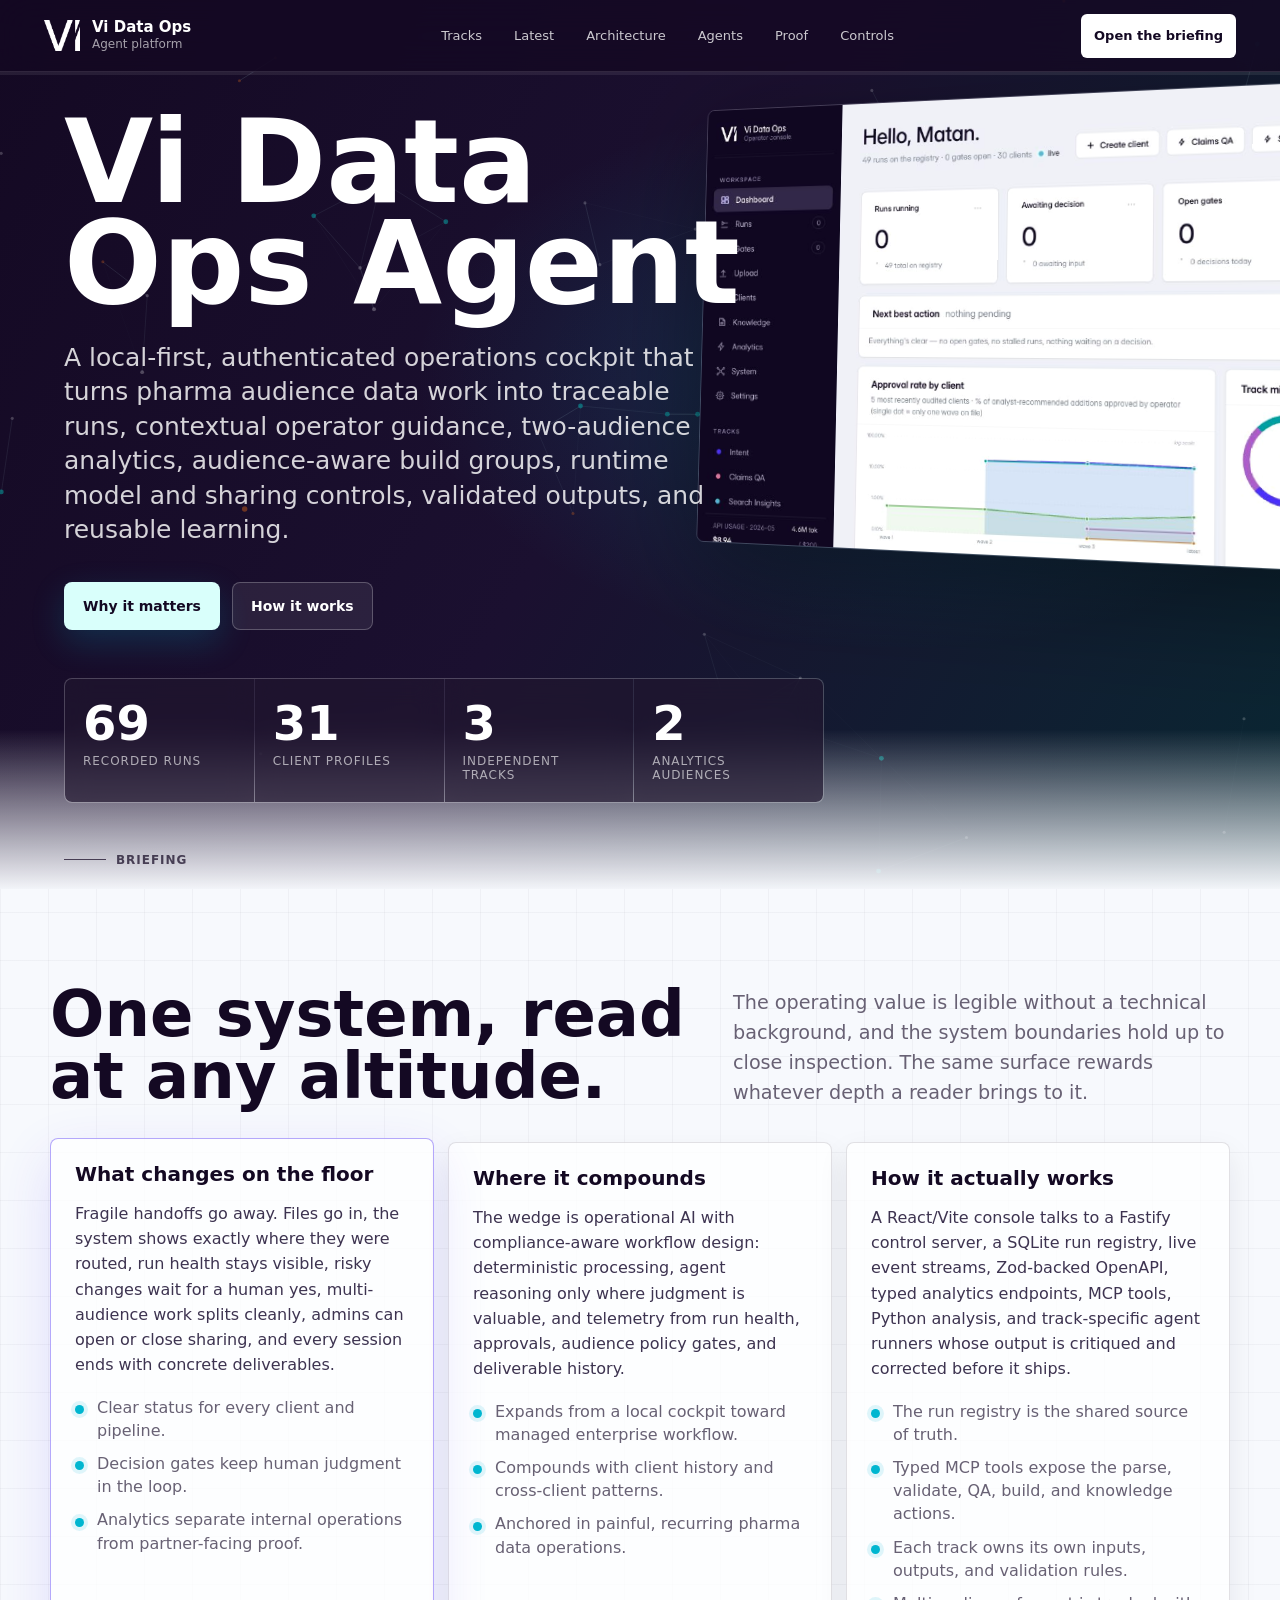
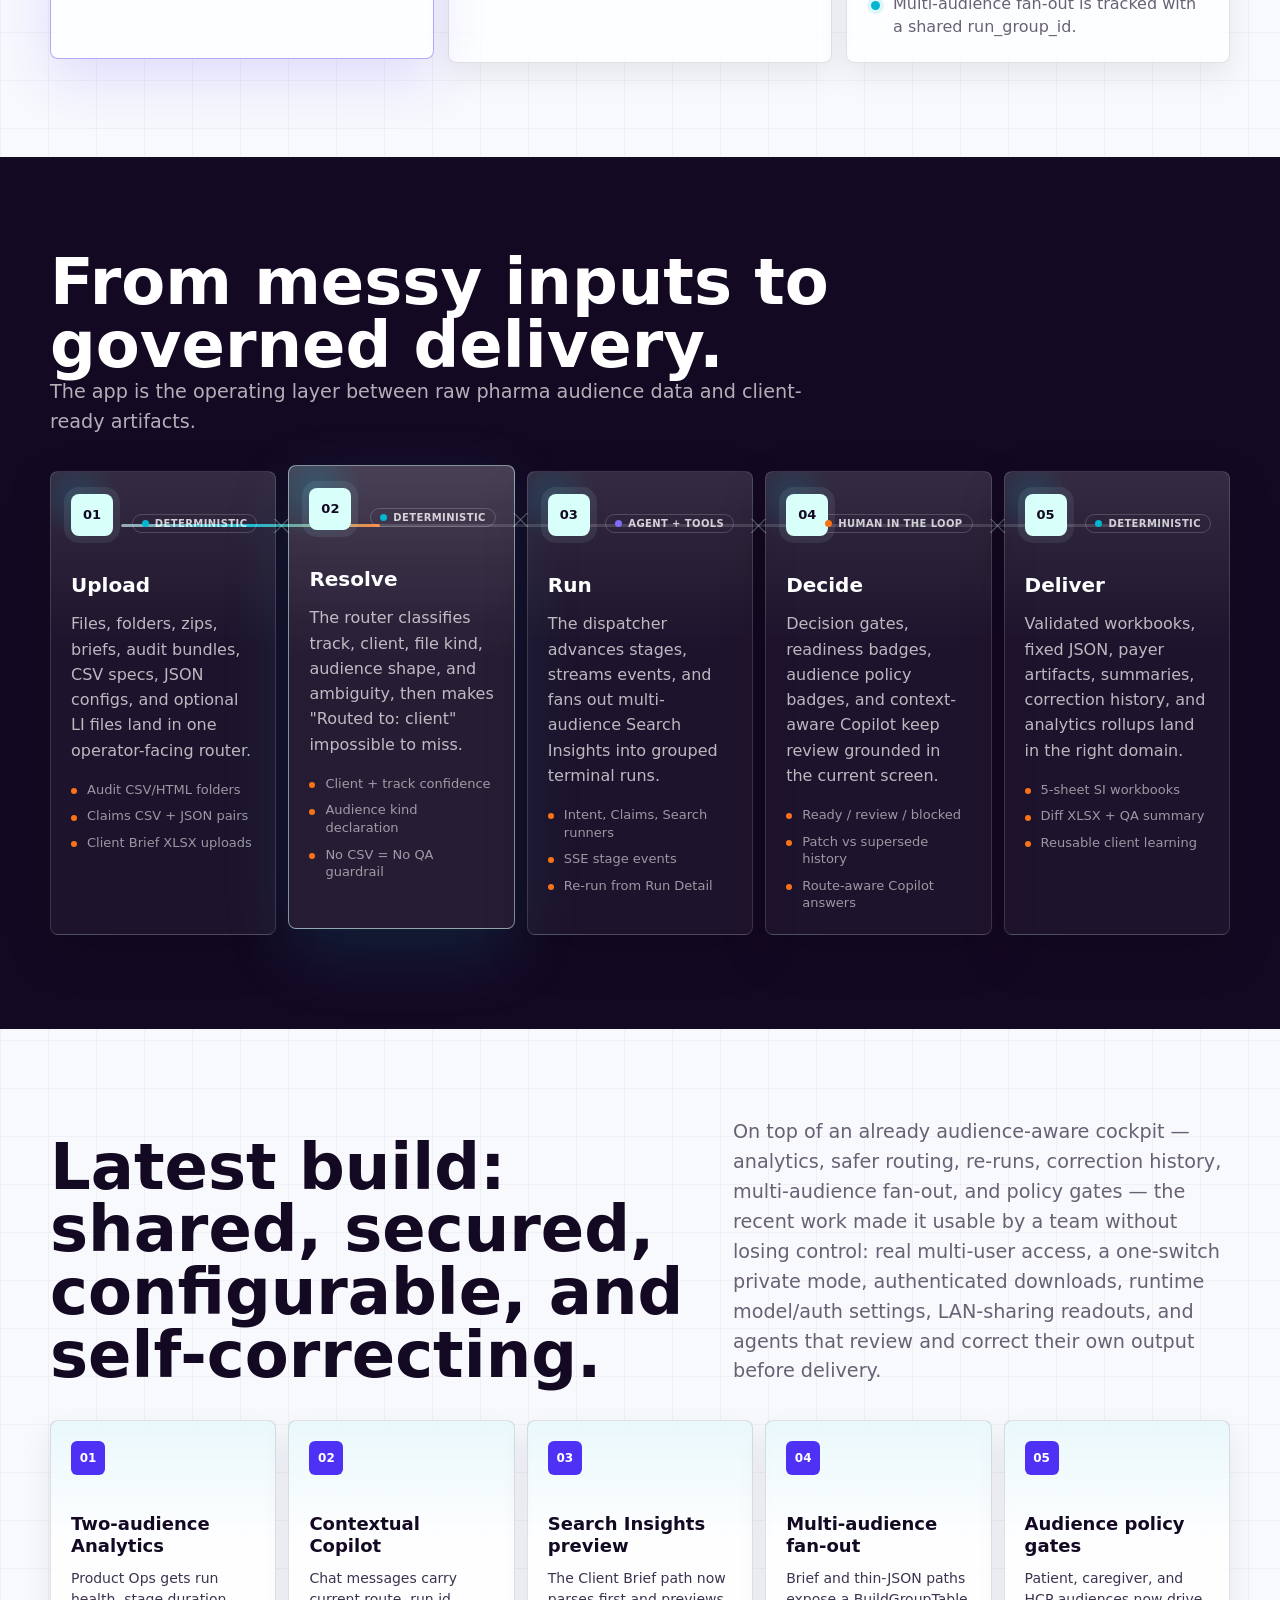
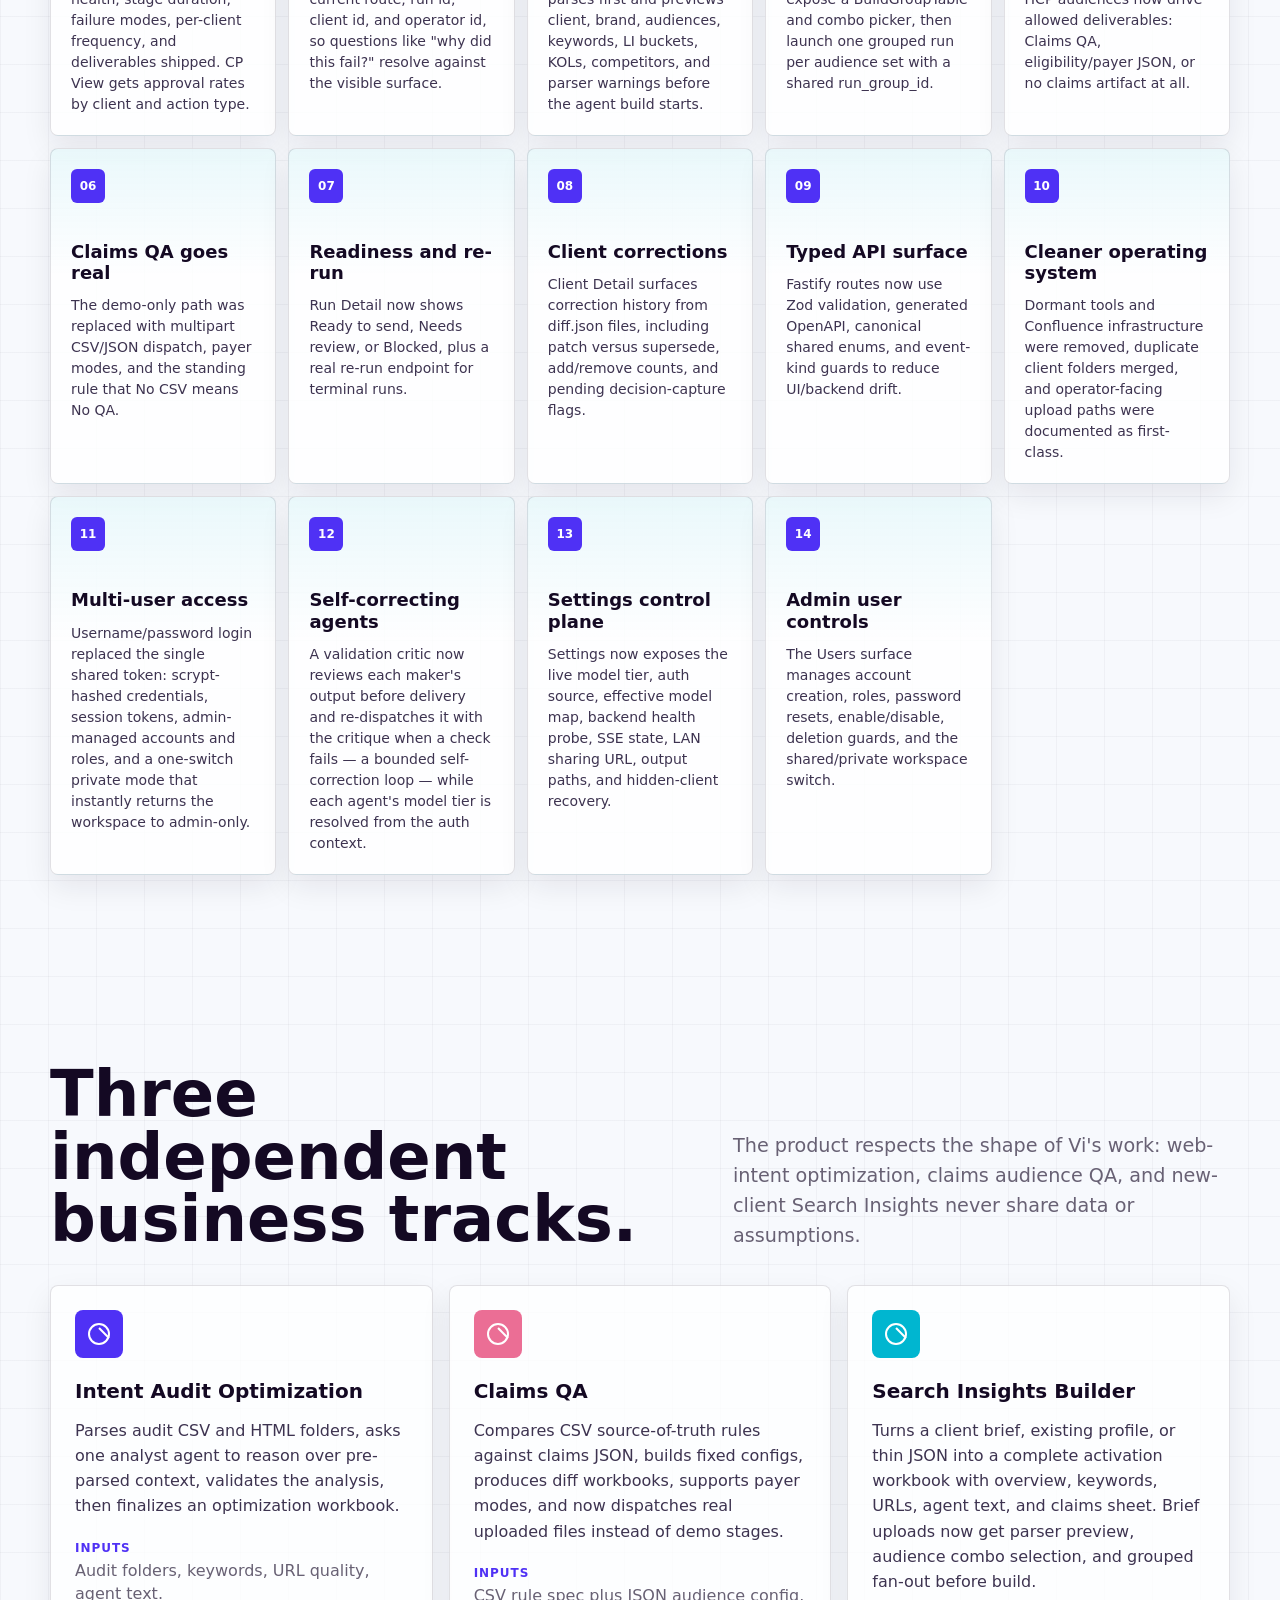
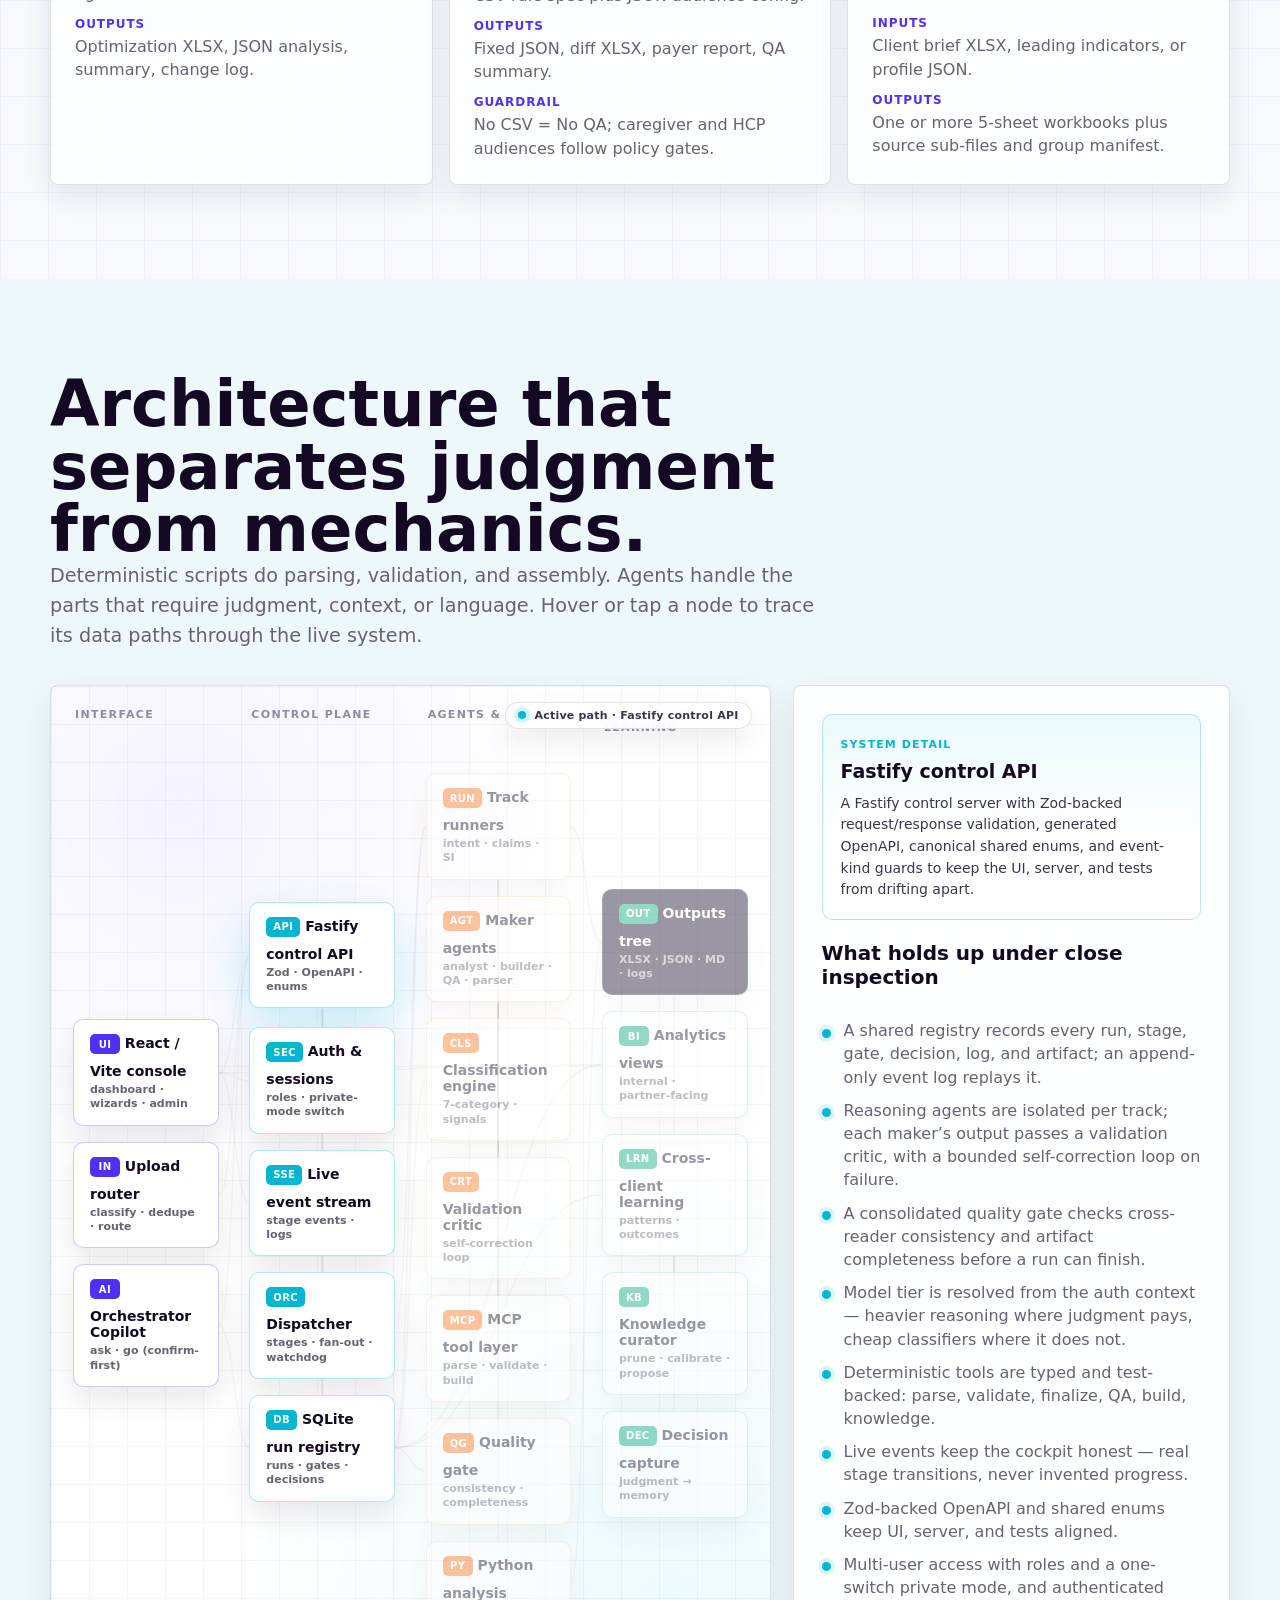
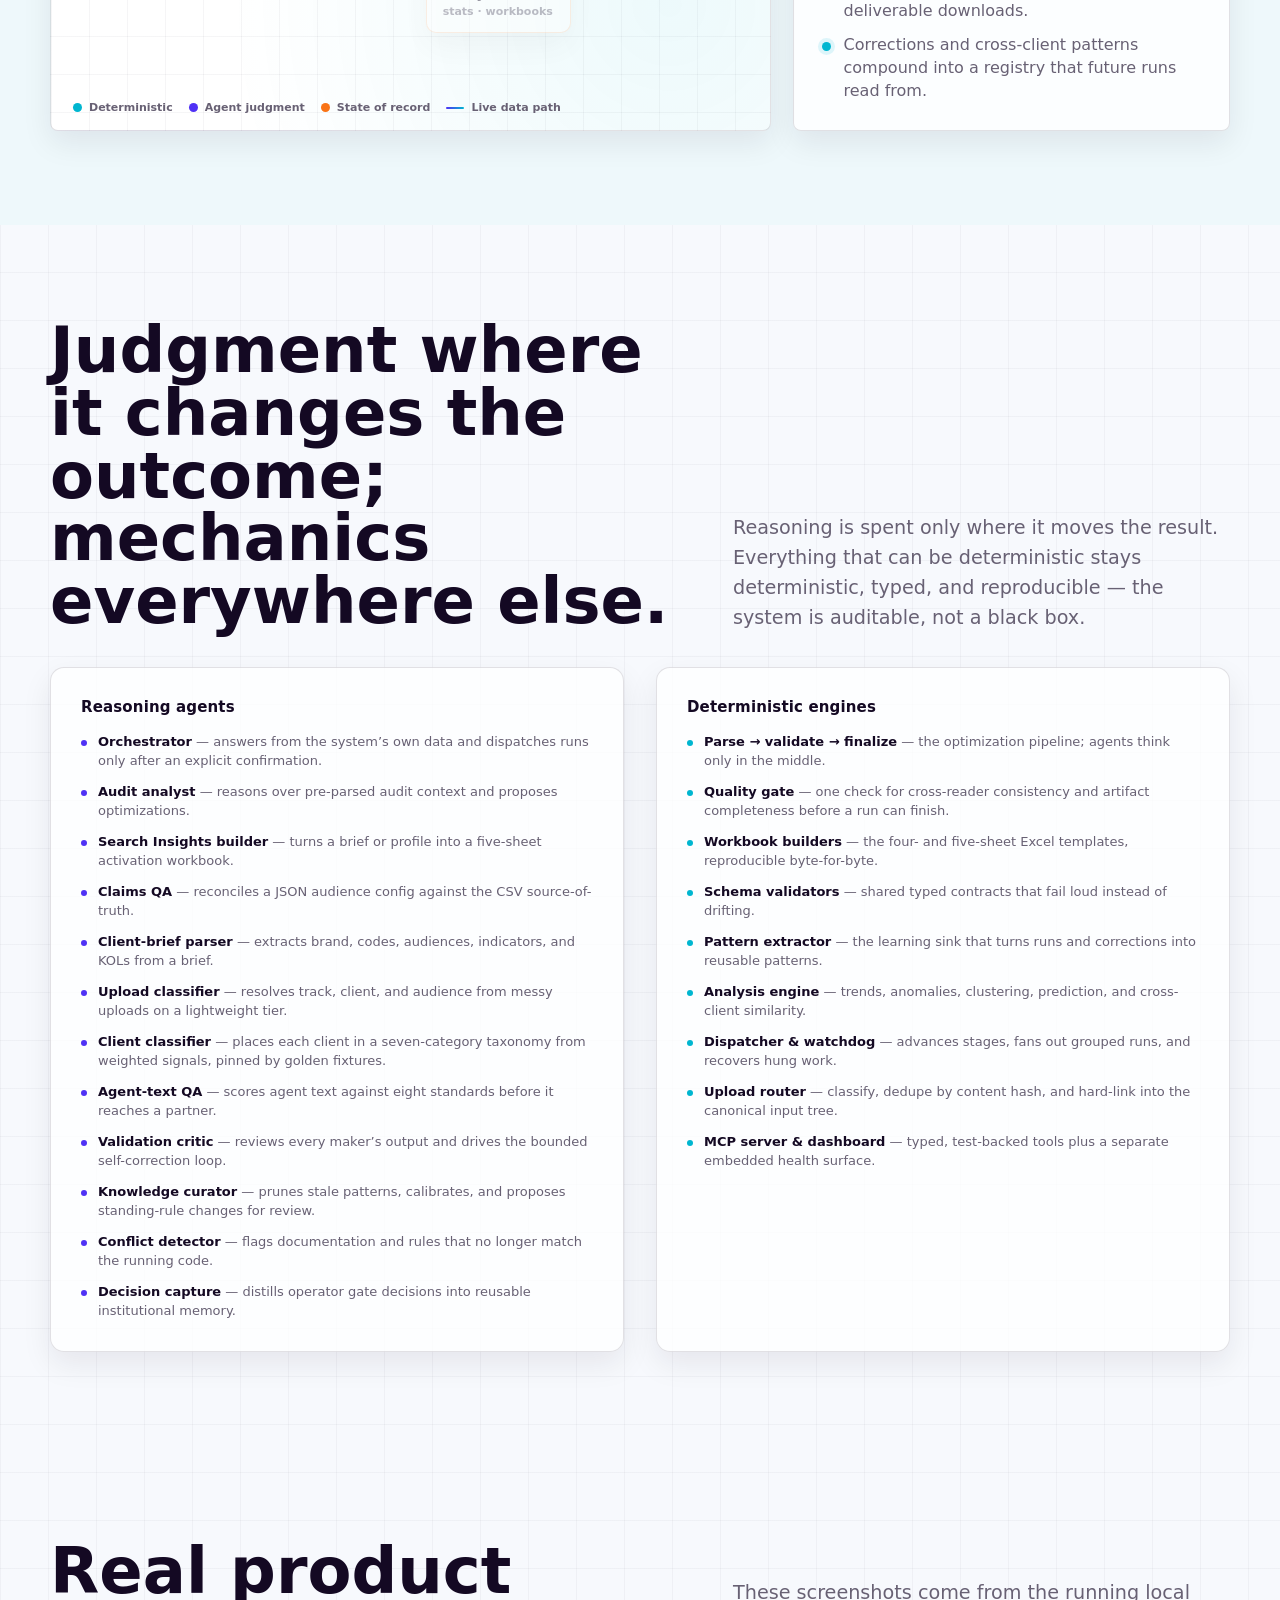
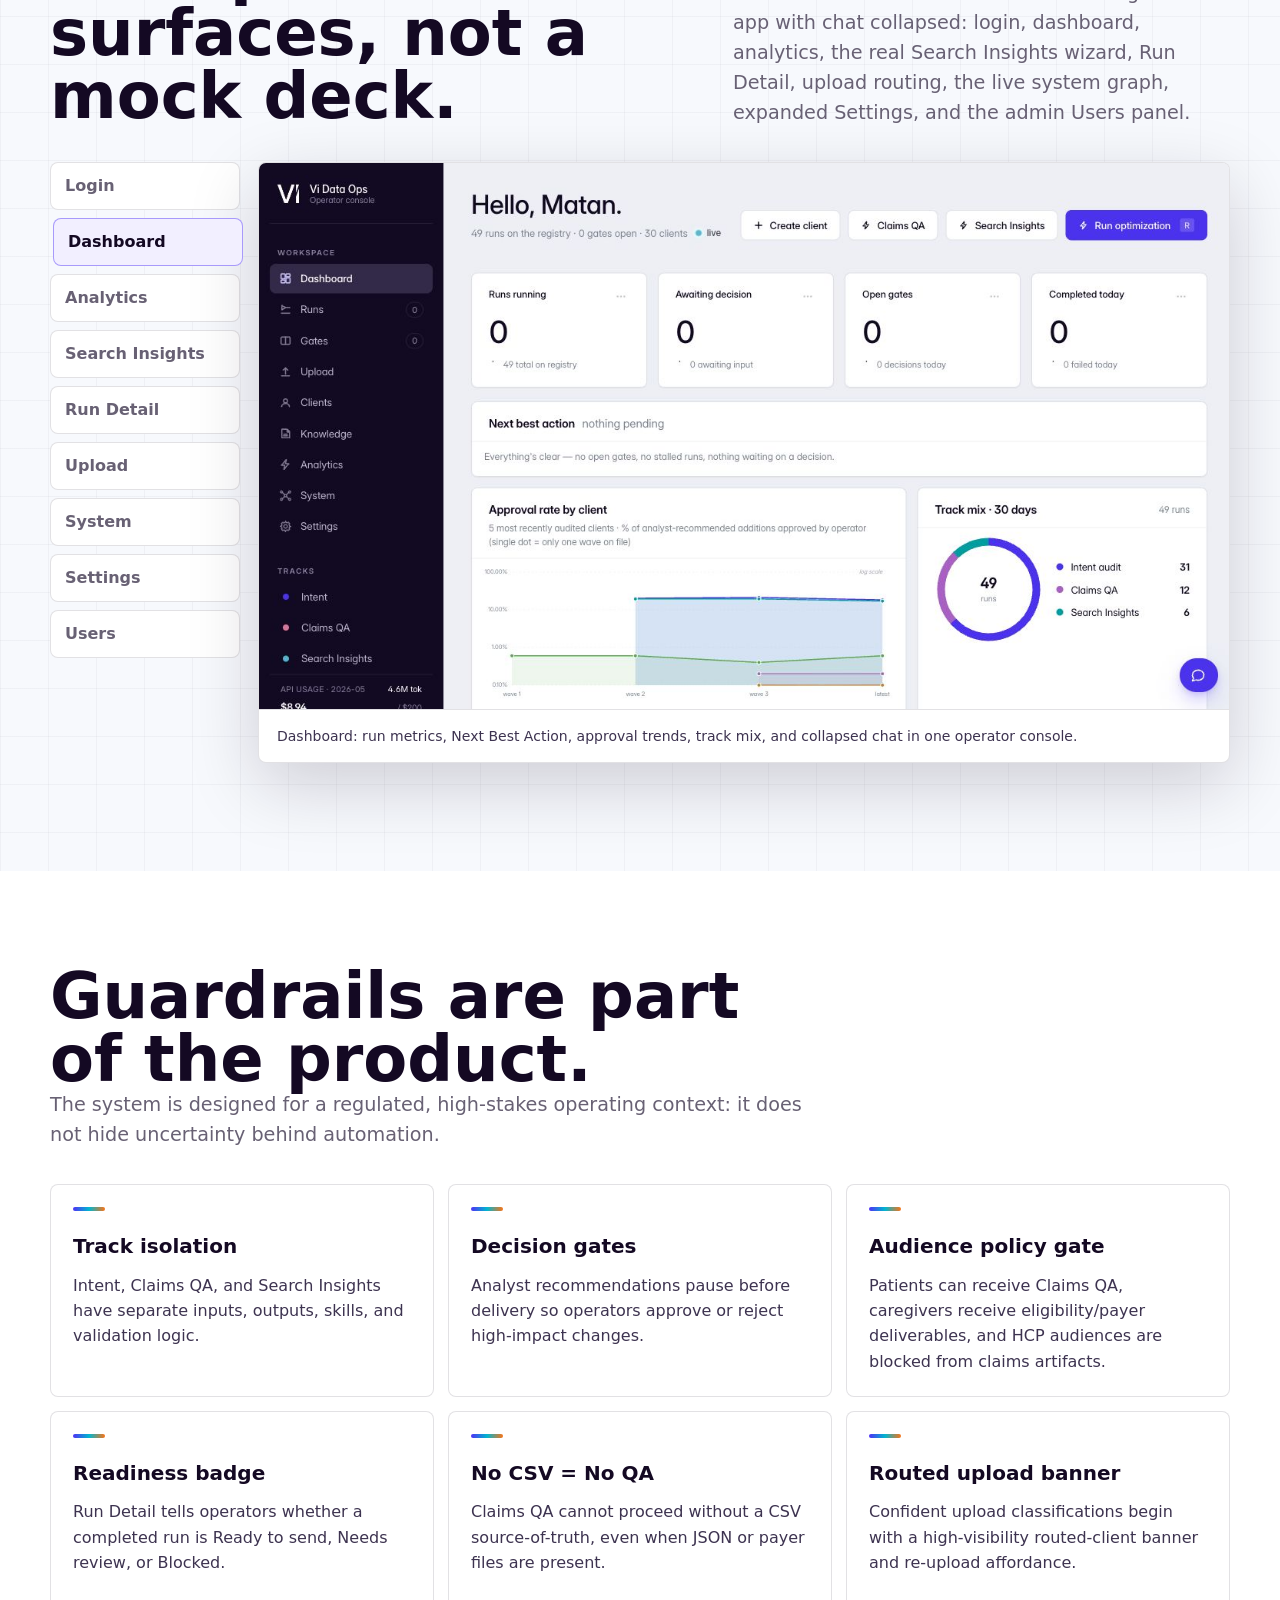
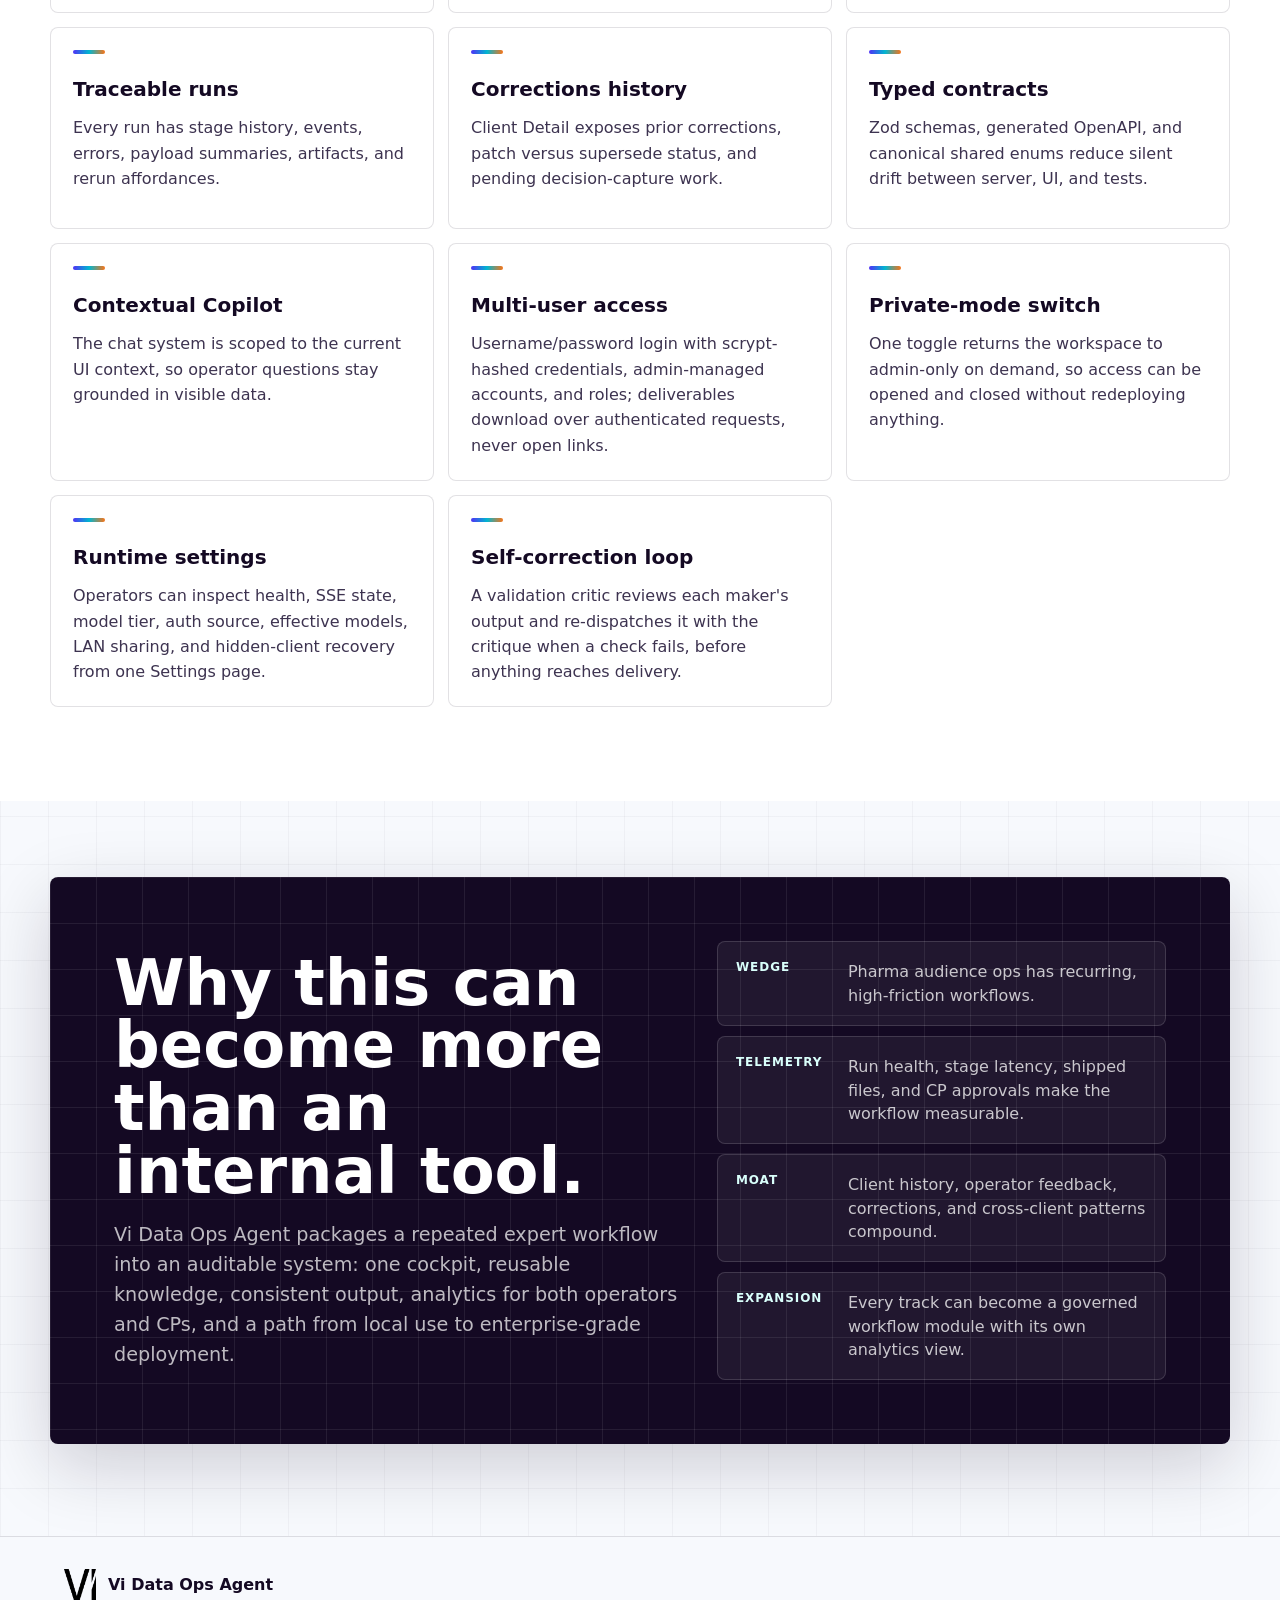
==== index.html @ b42f64da "Initial investor landing page" ====
<!doctype html>
<html lang="en">
  <head>
    <meta charset="utf-8" />
    <meta name="viewport" content="width=device-width, initial-scale=1" />
    <title>Vi Data Ops Agent - Investor Landing</title>
    <meta
      name="description"
      content="A polished investor and executive landing page for the Vi Data Ops Agent: local-first pharma audience operations with analytics, contextual Copilot, governed runs, admin access controls, runtime settings, and validated deliverables."
    />
    <link rel="icon" type="image/png" href="assets/vi-logo-black.png" />
    <link rel="stylesheet" href="styles.css" />
  </head>
  <body>
    <header class="site-nav" aria-label="Primary">
      <a class="brand" href="#top" aria-label="Vi Data Ops Agent home">
        <img src="assets/vi-logo-white.png" alt="Vi" />
        <span>
          <strong>Vi Data Ops</strong>
          <small>Agent platform</small>
        </span>
      </a>
      <nav>
        <a href="#tracks">Tracks</a>
        <a href="#latest">Latest</a>
        <a href="#architecture">Architecture</a>
        <a href="#agents">Agents</a>
        <a href="#proof">Proof</a>
        <a href="#controls">Controls</a>
      </nav>
      <a class="nav-cta" href="#briefing">Open the briefing</a>
    </header>
    <div class="scroll-progress" aria-hidden="true">
      <span id="scroll-progress-bar"></span>
    </div>

    <main id="top">
      <section class="hero" aria-labelledby="hero-title">
        <canvas id="hero-network" aria-hidden="true"></canvas>
        <div class="hero-media" aria-hidden="true">
          <img src="assets/product-dashboard.png" alt="" />
          <div class="scan-line"></div>
        </div>

        <div class="hero-copy">
          <h1 id="hero-title">Vi Data Ops Agent</h1>
          <p class="hero-lede">
            A local-first, authenticated operations cockpit that turns pharma
            audience data work into traceable runs, contextual operator
            guidance, two-audience analytics, audience-aware build groups,
            runtime model and sharing controls, validated outputs, and reusable
            learning.
          </p>
          <div class="hero-actions">
            <a class="btn primary" href="#briefing">Why it matters</a>
            <a class="btn secondary" href="#architecture">How it works</a>
          </div>
          <dl class="hero-metrics" aria-label="Current workspace signals">
            <div>
              <dt data-count="69">0</dt>
              <dd>recorded runs</dd>
            </div>
            <div>
              <dt data-count="31">0</dt>
              <dd>client profiles</dd>
            </div>
            <div>
              <dt data-count="3">0</dt>
              <dd>independent tracks</dd>
            </div>
            <div>
              <dt data-count="2">0</dt>
              <dd>analytics audiences</dd>
            </div>
          </dl>
        </div>

        <a class="scroll-cue" href="#briefing" aria-label="Continue to briefing">
          <span></span>
          Briefing
        </a>
      </section>

      <section id="briefing" class="section briefing reveal" aria-labelledby="briefing-title">
        <div class="section-head">
          <h2 id="briefing-title">One system, read at any altitude.</h2>
          <p>
            The operating value is legible without a technical background, and the
            system boundaries hold up to close inspection. The same surface rewards
            whatever depth a reader brings to it.
          </p>
        </div>

        <div class="briefing-grid">
          <article class="briefing-panel is-active" data-brief-panel="executive">
            <h3>What changes on the floor</h3>
            <p>
              Fragile handoffs go away. Files go in, the system shows exactly where
              they were routed, run health stays visible, risky changes wait for a
              human yes, multi-audience work splits cleanly, admins can open or
              close sharing, and every session ends with concrete deliverables.
            </p>
            <ul>
              <li>Clear status for every client and pipeline.</li>
              <li>Decision gates keep human judgment in the loop.</li>
              <li>Analytics separate internal operations from partner-facing proof.</li>
            </ul>
          </article>
          <article class="briefing-panel" data-brief-panel="investor">
            <h3>Where it compounds</h3>
            <p>
              The wedge is operational AI with compliance-aware workflow design:
              deterministic processing, agent reasoning only where judgment is
              valuable, and telemetry from run health, approvals, audience policy
              gates, and deliverable history.
            </p>
            <ul>
              <li>Expands from a local cockpit toward managed enterprise workflow.</li>
              <li>Compounds with client history and cross-client patterns.</li>
              <li>Anchored in painful, recurring pharma data operations.</li>
            </ul>
          </article>
          <article class="briefing-panel" data-brief-panel="engineer">
            <h3>How it actually works</h3>
            <p>
              A React/Vite console talks to a Fastify control server, a SQLite run
              registry, live event streams, Zod-backed OpenAPI, typed analytics
              endpoints, MCP tools, Python analysis, and track-specific agent
              runners whose output is critiqued and corrected before it ships.
            </p>
            <ul>
              <li>The run registry is the shared source of truth.</li>
              <li>Typed MCP tools expose the parse, validate, QA, build, and knowledge actions.</li>
              <li>Each track owns its own inputs, outputs, and validation rules.</li>
              <li>Multi-audience fan-out is tracked with a shared run_group_id.</li>
            </ul>
          </article>
        </div>
      </section>

      <section class="section narrative reveal" aria-labelledby="narrative-title">
        <div class="section-head compact">
          <h2 id="narrative-title">From messy inputs to governed delivery.</h2>
          <p>
            The app is the operating layer between raw pharma audience data and
            client-ready artifacts.
          </p>
        </div>

        <div class="flow-map" id="flow-map" aria-label="Product flow">
          <div class="flow-track" aria-hidden="true"><span class="flow-track-fill" id="flow-track-fill"></span></div>
          <article class="flow-step is-active" data-flow-node data-engine="det">
            <span class="flow-index">01</span>
            <span class="flow-engine">Deterministic</span>
            <h3>Upload</h3>
            <p>Files, folders, zips, briefs, audit bundles, CSV specs, JSON configs, and optional LI files land in one operator-facing router.</p>
            <ul>
              <li>Audit CSV/HTML folders</li>
              <li>Claims CSV + JSON pairs</li>
              <li>Client Brief XLSX uploads</li>
            </ul>
          </article>
          <article class="flow-step" data-flow-node data-engine="det">
            <span class="flow-index">02</span>
            <span class="flow-engine">Deterministic</span>
            <h3>Resolve</h3>
            <p>The router classifies track, client, file kind, audience shape, and ambiguity, then makes "Routed to: client" impossible to miss.</p>
            <ul>
              <li>Client + track confidence</li>
              <li>Audience kind declaration</li>
              <li>No CSV = No QA guardrail</li>
            </ul>
          </article>
          <article class="flow-step" data-flow-node data-engine="agent">
            <span class="flow-index">03</span>
            <span class="flow-engine">Agent + tools</span>
            <h3>Run</h3>
            <p>The dispatcher advances stages, streams events, and fans out multi-audience Search Insights into grouped terminal runs.</p>
            <ul>
              <li>Intent, Claims, Search runners</li>
              <li>SSE stage events</li>
              <li>Re-run from Run Detail</li>
            </ul>
          </article>
          <article class="flow-step" data-flow-node data-engine="human">
            <span class="flow-index">04</span>
            <span class="flow-engine">Human in the loop</span>
            <h3>Decide</h3>
            <p>Decision gates, readiness badges, audience policy badges, and context-aware Copilot keep review grounded in the current screen.</p>
            <ul>
              <li>Ready / review / blocked</li>
              <li>Patch vs supersede history</li>
              <li>Route-aware Copilot answers</li>
            </ul>
          </article>
          <article class="flow-step" data-flow-node data-engine="det">
            <span class="flow-index">05</span>
            <span class="flow-engine">Deterministic</span>
            <h3>Deliver</h3>
            <p>Validated workbooks, fixed JSON, payer artifacts, summaries, correction history, and analytics rollups land in the right domain.</p>
            <ul>
              <li>5-sheet SI workbooks</li>
              <li>Diff XLSX + QA summary</li>
              <li>Reusable client learning</li>
            </ul>
          </article>
        </div>
      </section>

      <section id="latest" class="section latest reveal" aria-labelledby="latest-title">
        <div class="section-head">
          <h2 id="latest-title">Latest build: shared, secured, configurable, and self-correcting.</h2>
          <p>
            On top of an already audience-aware cockpit &mdash; analytics, safer
            routing, re-runs, correction history, multi-audience fan-out, and
            policy gates &mdash; the recent work made it usable by a team without
            losing control: real multi-user access, a one-switch private mode,
            authenticated downloads, runtime model/auth settings, LAN-sharing
            readouts, and agents that review and correct their own output before
            delivery.
          </p>
        </div>

        <div class="release-grid">
          <article>
            <span>01</span>
            <h3>Two-audience Analytics</h3>
            <p>Product Ops gets run health, stage duration, failure modes, per-client frequency, and deliverables shipped. CP View gets approval rates by client and action type.</p>
          </article>
          <article>
            <span>02</span>
            <h3>Contextual Copilot</h3>
            <p>Chat messages carry current route, run id, client id, and operator id, so questions like "why did this fail?" resolve against the visible surface.</p>
          </article>
          <article>
            <span>03</span>
            <h3>Search Insights preview</h3>
            <p>The Client Brief path now parses first and previews client, brand, audiences, keywords, LI buckets, KOLs, competitors, and parser warnings before the agent build starts.</p>
          </article>
          <article>
            <span>04</span>
            <h3>Multi-audience fan-out</h3>
            <p>Brief and thin-JSON paths expose a BuildGroupTable and combo picker, then launch one grouped run per audience set with a shared run_group_id.</p>
          </article>
          <article>
            <span>05</span>
            <h3>Audience policy gates</h3>
            <p>Patient, caregiver, and HCP audiences now drive allowed deliverables: Claims QA, eligibility/payer JSON, or no claims artifact at all.</p>
          </article>
          <article>
            <span>06</span>
            <h3>Claims QA goes real</h3>
            <p>The demo-only path was replaced with multipart CSV/JSON dispatch, payer modes, and the standing rule that No CSV means No QA.</p>
          </article>
          <article>
            <span>07</span>
            <h3>Readiness and re-run</h3>
            <p>Run Detail now shows Ready to send, Needs review, or Blocked, plus a real re-run endpoint for terminal runs.</p>
          </article>
          <article>
            <span>08</span>
            <h3>Client corrections</h3>
            <p>Client Detail surfaces correction history from diff.json files, including patch versus supersede, add/remove counts, and pending decision-capture flags.</p>
          </article>
          <article>
            <span>09</span>
            <h3>Typed API surface</h3>
            <p>Fastify routes now use Zod validation, generated OpenAPI, canonical shared enums, and event-kind guards to reduce UI/backend drift.</p>
          </article>
          <article>
            <span>10</span>
            <h3>Cleaner operating system</h3>
            <p>Dormant tools and Confluence infrastructure were removed, duplicate client folders merged, and operator-facing upload paths were documented as first-class.</p>
          </article>
          <article>
            <span>11</span>
            <h3>Multi-user access</h3>
            <p>Username/password login replaced the single shared token: scrypt-hashed credentials, session tokens, admin-managed accounts and roles, and a one-switch private mode that instantly returns the workspace to admin-only.</p>
          </article>
          <article>
            <span>12</span>
            <h3>Self-correcting agents</h3>
            <p>A validation critic now reviews each maker's output before delivery and re-dispatches it with the critique when a check fails &mdash; a bounded self-correction loop &mdash; while each agent's model tier is resolved from the auth context.</p>
          </article>
          <article>
            <span>13</span>
            <h3>Settings control plane</h3>
            <p>Settings now exposes the live model tier, auth source, effective model map, backend health probe, SSE state, LAN sharing URL, output paths, and hidden-client recovery.</p>
          </article>
          <article>
            <span>14</span>
            <h3>Admin user controls</h3>
            <p>The Users surface manages account creation, roles, password resets, enable/disable, deletion guards, and the shared/private workspace switch.</p>
          </article>
        </div>
      </section>

      <section id="tracks" class="section tracks reveal" aria-labelledby="tracks-title">
        <div class="section-head">
          <h2 id="tracks-title">Three independent business tracks.</h2>
          <p>
            The product respects the shape of Vi's work: web-intent optimization,
            claims audience QA, and new-client Search Insights never share data
            or assumptions.
          </p>
        </div>

        <div class="track-grid">
          <article class="track-card">
            <div class="track-icon intent"></div>
            <h3>Intent Audit Optimization</h3>
            <p>
              Parses audit CSV and HTML folders, asks one analyst agent to reason
              over pre-parsed context, validates the analysis, then finalizes an
              optimization workbook.
            </p>
            <dl>
              <div><dt>Inputs</dt><dd>Audit folders, keywords, URL quality, agent text.</dd></div>
              <div><dt>Outputs</dt><dd>Optimization XLSX, JSON analysis, summary, change log.</dd></div>
            </dl>
          </article>
          <article class="track-card">
            <div class="track-icon claims"></div>
            <h3>Claims QA</h3>
            <p>
              Compares CSV source-of-truth rules against claims JSON, builds
              fixed configs, produces diff workbooks, supports payer modes, and
              now dispatches real uploaded files instead of demo stages.
            </p>
            <dl>
              <div><dt>Inputs</dt><dd>CSV rule spec plus JSON audience config.</dd></div>
              <div><dt>Outputs</dt><dd>Fixed JSON, diff XLSX, payer report, QA summary.</dd></div>
              <div><dt>Guardrail</dt><dd>No CSV = No QA; caregiver and HCP audiences follow policy gates.</dd></div>
            </dl>
          </article>
          <article class="track-card">
            <div class="track-icon search"></div>
            <h3>Search Insights Builder</h3>
            <p>
              Turns a client brief, existing profile, or thin JSON into a complete
              activation workbook with overview, keywords, URLs, agent text, and
              claims sheet. Brief uploads now get parser preview, audience combo
              selection, and grouped fan-out before build.
            </p>
            <dl>
              <div><dt>Inputs</dt><dd>Client brief XLSX, leading indicators, or profile JSON.</dd></div>
              <div><dt>Outputs</dt><dd>One or more 5-sheet workbooks plus source sub-files and group manifest.</dd></div>
            </dl>
          </article>
        </div>
      </section>

      <section id="architecture" class="section architecture reveal" aria-labelledby="architecture-title">
        <div class="section-head compact">
          <h2 id="architecture-title">Architecture that separates judgment from mechanics.</h2>
          <p>
            Deterministic scripts do parsing, validation, and assembly. Agents
            handle the parts that require judgment, context, or language. Hover or
            tap a node to trace its data paths through the live system.
          </p>
        </div>

        <div class="architecture-wrap">
          <div class="topology" id="topology" aria-label="Interactive system architecture diagram">
            <svg class="topo-links" id="topo-links" aria-hidden="true" preserveAspectRatio="none"></svg>

            <div class="topo-flow-banner" aria-hidden="true">
              <span class="topo-flow-dot"></span>
              <span id="topo-flow-label">Tracing data flow across four layers</span>
            </div>

            <div class="topo-grid" id="topo-grid">
              <div class="topo-col" data-layer="interface">
                <span class="topo-col-head">Interface</span>
                <button class="topo-node" data-node="ui" data-detail="The React/Vite operator console renders the dashboard, the Search Insights wizard, Run Detail, Analytics, the System graph, and admin user management. It subscribes to the event stream so state never lies about progress.">
                  <span class="topo-tag">UI</span>
                  React / Vite console
                  <small>dashboard · wizards · admin</small>
                </button>
                <button class="topo-node" data-node="upload" data-detail="A deterministic intake router ingests files, folders, zips, briefs, audit bundles, CSV specs, and JSON configs, resolves track, client, file kind, and audience shape, dedupes by content hash, and hard-links into the canonical input tree before anything runs.">
                  <span class="topo-tag">IN</span>
                  Upload router
                  <small>classify · dedupe · route</small>
                </button>
                <button class="topo-node" data-node="copilot" data-detail="One orchestrator chat agent serving two intents, auto-routed: Ask answers read-only questions about runs, deliverables, and cross-client analytics by citing the system&rsquo;s own data; Go dispatches runs confirm-first. Scoped to the current route, run, client, and operator.">
                  <span class="topo-tag">AI</span>
                  Orchestrator Copilot
                  <small>ask · go (confirm-first)</small>
                </button>
              </div>

              <div class="topo-col" data-layer="control">
                <span class="topo-col-head">Control plane</span>
                <button class="topo-node" data-node="api" data-detail="A Fastify control server with Zod-backed request/response validation, generated OpenAPI, canonical shared enums, and event-kind guards to keep the UI, server, and tests from drifting apart.">
                  <span class="topo-tag">API</span>
                  Fastify control API
                  <small>Zod · OpenAPI · enums</small>
                </button>
                <button class="topo-node" data-node="auth" data-detail="Multi-user access: username/password login with scrypt-hashed credentials, opaque session tokens, admin-managed accounts and roles, and a one-switch private mode that instantly drops the workspace back to admin-only when sharing should stop.">
                  <span class="topo-tag">SEC</span>
                  Auth &amp; sessions
                  <small>roles · private-mode switch</small>
                </button>
                <button class="topo-node" data-node="sse" data-detail="A Server-Sent Events stream pushes real stage transitions, logs, and errors to the cockpit as runs advance &mdash; no invented progress bars.">
                  <span class="topo-tag">SSE</span>
                  Live event stream
                  <small>stage events · logs</small>
                </button>
                <button class="topo-node" data-node="dispatcher" data-detail="The dispatcher advances each track&rsquo;s stages, races stage work against a watchdog and timeout so a hung run never wedges the queue, and fans multi-audience Search Insights out into grouped terminal runs under one shared run_group_id.">
                  <span class="topo-tag">ORC</span>
                  Dispatcher
                  <small>stages · fan-out · watchdog</small>
                </button>
                <button class="topo-node" data-node="registry" data-detail="A SQLite run registry is the shared source of truth: runs, stages, decision gates, captured decisions, payload summaries, artifacts, per-model usage, and run_group_id clusters. An append-only event log is the truth-of-record for replay.">
                  <span class="topo-tag">DB</span>
                  SQLite run registry
                  <small>runs · gates · decisions</small>
                </button>
              </div>

              <div class="topo-col" data-layer="execution">
                <span class="topo-col-head">Agents &amp; engines</span>
                <button class="topo-node" data-node="runners" data-detail="Track-specific runners for Intent Audit, Claims QA, and Search Insights isolate every Agent SDK call. Each track owns its inputs, outputs, and validation rules and never shares assumptions across tracks.">
                  <span class="topo-tag">RUN</span>
                  Track runners
                  <small>intent · claims · SI</small>
                </button>
                <button class="topo-node" data-node="makers" data-detail="The reasoning agents that produce work: an audit analyst, a Search Insights builder, a Claims QA agent, a client-brief parser, and a lightweight upload classifier. Each agent&rsquo;s model tier is resolved from the auth context &mdash; heavier reasoning where judgment pays, cheap classifiers where it doesn&rsquo;t.">
                  <span class="topo-tag">AGT</span>
                  Maker agents
                  <small>analyst · builder · QA · parser</small>
                </button>
                <button class="topo-node" data-node="classify" data-detail="A classification engine places each client in a closed seven-category taxonomy from weighted signals &mdash; orphan ICD codes, drug brands, lexicon hits &mdash; pinned by golden-fixture tests so a lexicon edit can&rsquo;t silently re-classify existing clients. An operator override always wins.">
                  <span class="topo-tag">CLS</span>
                  Classification engine
                  <small>7-category · signals</small>
                </button>
                <button class="topo-node" data-node="critic" data-detail="A generalized validation critic reviews each maker&rsquo;s output before delivery. A failed verdict re-dispatches the same maker inline with the critique appended &mdash; a bounded self-correction loop &mdash; while a stagnation guard stops a maker that isn&rsquo;t converging.">
                  <span class="topo-tag">CRT</span>
                  Validation critic
                  <small>self-correction loop</small>
                </button>
                <button class="topo-node" data-node="mcp" data-detail="Typed, test-backed MCP tools expose the deterministic mechanics the agents call into: parse, validate, finalize, Claims QA, Search Insights build, and the read-only knowledge and insights queries.">
                  <span class="topo-tag">MCP</span>
                  MCP tool layer
                  <small>parse · validate · build</small>
                </button>
                <button class="topo-node" data-node="quality" data-detail="A consolidated quality gate runs before a run is allowed to finish: it reconciles cross-reader consistency and confirms every expected artifact exists and is well-formed &mdash; the old separate cross-validation and health-monitor phases, folded into one deterministic check.">
                  <span class="topo-tag">QG</span>
                  Quality gate
                  <small>consistency · completeness</small>
                </button>
                <button class="topo-node" data-node="analysis" data-detail="Python analysis modules handle trends, anomalies, clustering, prediction, cross-client similarity, and workbook assembly &mdash; the heavy quality work that stays deterministic and reproducible.">
                  <span class="topo-tag">PY</span>
                  Python analysis
                  <small>stats · workbooks</small>
                </button>
              </div>

              <div class="topo-col" data-layer="delivery">
                <span class="topo-col-head">Delivery &amp; learning</span>
                <button class="topo-node is-terminal" data-node="outputs" data-detail="Validated workbooks, fixed JSON, payer artifacts, diff XLSX, summaries, change logs, and group manifests land in the right client domain inside a structured Outputs tree. Deliverables download over authenticated requests, not open links.">
                  <span class="topo-tag">OUT</span>
                  Outputs tree
                  <small>XLSX · JSON · MD · logs</small>
                </button>
                <button class="topo-node" data-node="analytics" data-detail="Two-audience analytics roll up the registry: an internal operations view gets run health, stage latency, failure modes, and shipped deliverables; a partner-facing view gets approval rates by client and action type.">
                  <span class="topo-tag">BI</span>
                  Analytics views
                  <small>internal · partner-facing</small>
                </button>
                <button class="topo-node" data-node="learning" data-detail="Corrections, keyword outcomes, and recurring cross-client patterns accrue into a pattern registry that later runs read from &mdash; the part of the system that compounds with every client and every operator decision.">
                  <span class="topo-tag">LRN</span>
                  Cross-client learning
                  <small>patterns · outcomes</small>
                </button>
                <button class="topo-node" data-node="curator" data-detail="A knowledge-curator agent maintains the learning base: it prunes stale patterns, reconciles the critic&rsquo;s calibration signal, and drafts standing-rule changes as proposals for review &mdash; it never auto-applies a rule. A separate conflict detector flags docs and rules that drift from the running code.">
                  <span class="topo-tag">KB</span>
                  Knowledge curator
                  <small>prune · calibrate · propose</small>
                </button>
                <button class="topo-node" data-node="decisions" data-detail="Operator gate decisions are captured and distilled into reusable, generalizable patterns &mdash; proposed for review, never auto-applied &mdash; so human judgment becomes durable institutional memory instead of a one-off click.">
                  <span class="topo-tag">DEC</span>
                  Decision capture
                  <small>judgment &rarr; memory</small>
                </button>
              </div>
            </div>

            <div class="topo-legend" aria-hidden="true">
              <span><i class="dot deterministic"></i>Deterministic</span>
              <span><i class="dot agentic"></i>Agent judgment</span>
              <span><i class="dot store"></i>State of record</span>
              <span><i class="line"></i>Live data path</span>
            </div>
          </div>

          <div class="architecture-copy">
            <div class="topo-detail" id="topo-detail" aria-live="polite">
              <span class="topo-detail-kicker">System detail</span>
              <h3 id="topo-detail-title">A live multi-agent system, one source of truth</h3>
              <p id="topo-detail-body">
                Hover or tap any node to trace exactly which subsystems it talks to.
                Every path here is a real boundary in the codebase &mdash; the run
                registry sits at the center, deterministic mechanics stay reproducible,
                and judgment-heavy work is fenced inside agents that critique and
                correct each other before anything is delivered.
              </p>
            </div>
            <h3 class="check-head">What holds up under close inspection</h3>
            <ul class="check-list">
              <li>A shared registry records every run, stage, gate, decision, log, and artifact; an append-only event log replays it.</li>
              <li>Reasoning agents are isolated per track; each maker&rsquo;s output passes a validation critic, with a bounded self-correction loop on failure.</li>
              <li>A consolidated quality gate checks cross-reader consistency and artifact completeness before a run can finish.</li>
              <li>Model tier is resolved from the auth context &mdash; heavier reasoning where judgment pays, cheap classifiers where it does not.</li>
              <li>Deterministic tools are typed and test-backed: parse, validate, finalize, QA, build, knowledge.</li>
              <li>Live events keep the cockpit honest &mdash; real stage transitions, never invented progress.</li>
              <li>Zod-backed OpenAPI and shared enums keep UI, server, and tests aligned.</li>
              <li>Multi-user access with roles and a one-switch private mode, and authenticated deliverable downloads.</li>
              <li>Corrections and cross-client patterns compound into a registry that future runs read from.</li>
            </ul>
          </div>
        </div>
      </section>

      <section id="agents" class="section roster-section reveal" aria-labelledby="roster-title">
        <div class="section-head">
          <h2 id="roster-title">Judgment where it changes the outcome; mechanics everywhere else.</h2>
          <p>
            Reasoning is spent only where it moves the result. Everything that can
            be deterministic stays deterministic, typed, and reproducible &mdash; the
            system is auditable, not a black box.
          </p>
        </div>
        <div class="roster">
          <article class="roster-col">
            <h3>Reasoning agents</h3>
            <ul>
              <li><strong>Orchestrator</strong> &mdash; answers from the system&rsquo;s own data and dispatches runs only after an explicit confirmation.</li>
              <li><strong>Audit analyst</strong> &mdash; reasons over pre-parsed audit context and proposes optimizations.</li>
              <li><strong>Search Insights builder</strong> &mdash; turns a brief or profile into a five-sheet activation workbook.</li>
              <li><strong>Claims QA</strong> &mdash; reconciles a JSON audience config against the CSV source-of-truth.</li>
              <li><strong>Client-brief parser</strong> &mdash; extracts brand, codes, audiences, indicators, and KOLs from a brief.</li>
              <li><strong>Upload classifier</strong> &mdash; resolves track, client, and audience from messy uploads on a lightweight tier.</li>
              <li><strong>Client classifier</strong> &mdash; places each client in a seven-category taxonomy from weighted signals, pinned by golden fixtures.</li>
              <li><strong>Agent-text QA</strong> &mdash; scores agent text against eight standards before it reaches a partner.</li>
              <li><strong>Validation critic</strong> &mdash; reviews every maker&rsquo;s output and drives the bounded self-correction loop.</li>
              <li><strong>Knowledge curator</strong> &mdash; prunes stale patterns, calibrates, and proposes standing-rule changes for review.</li>
              <li><strong>Conflict detector</strong> &mdash; flags documentation and rules that no longer match the running code.</li>
              <li><strong>Decision capture</strong> &mdash; distills operator gate decisions into reusable institutional memory.</li>
            </ul>
          </article>
          <article class="roster-col">
            <h3>Deterministic engines</h3>
            <ul>
              <li><strong>Parse &rarr; validate &rarr; finalize</strong> &mdash; the optimization pipeline; agents think only in the middle.</li>
              <li><strong>Quality gate</strong> &mdash; one check for cross-reader consistency and artifact completeness before a run can finish.</li>
              <li><strong>Workbook builders</strong> &mdash; the four- and five-sheet Excel templates, reproducible byte-for-byte.</li>
              <li><strong>Schema validators</strong> &mdash; shared typed contracts that fail loud instead of drifting.</li>
              <li><strong>Pattern extractor</strong> &mdash; the learning sink that turns runs and corrections into reusable patterns.</li>
              <li><strong>Analysis engine</strong> &mdash; trends, anomalies, clustering, prediction, and cross-client similarity.</li>
              <li><strong>Dispatcher &amp; watchdog</strong> &mdash; advances stages, fans out grouped runs, and recovers hung work.</li>
              <li><strong>Upload router</strong> &mdash; classify, dedupe by content hash, and hard-link into the canonical input tree.</li>
              <li><strong>MCP server &amp; dashboard</strong> &mdash; typed, test-backed tools plus a separate embedded health surface.</li>
            </ul>
          </article>
        </div>
      </section>

      <section id="proof" class="section proof reveal" aria-labelledby="proof-title">
        <div class="section-head">
          <h2 id="proof-title">Real product surfaces, not a mock deck.</h2>
          <p>
            These screenshots come from the running local app with chat collapsed:
            login, dashboard, analytics, the real Search Insights wizard, Run
            Detail, upload routing, the live system graph, expanded Settings,
            and the admin Users panel.
          </p>
        </div>

        <div class="showcase">
          <div class="showcase-tabs" role="tablist" aria-label="Product screenshots">
            <button data-shot="login">Login</button>
            <button class="is-active" data-shot="dashboard">Dashboard</button>
            <button data-shot="analytics">Analytics</button>
            <button data-shot="search">Search Insights</button>
            <button data-shot="run">Run Detail</button>
            <button data-shot="upload">Upload</button>
            <button data-shot="system">System</button>
            <button data-shot="settings">Settings</button>
            <button data-shot="users">Users</button>
          </div>
          <figure class="shot-frame">
            <img
              id="showcase-image"
              src="assets/product-dashboard.png"
              alt="Vi Data Ops dashboard with run metrics, next best action, track mix, and collapsed chat."
            />
            <figcaption id="showcase-caption">
              Dashboard: run metrics, Next Best Action, approval trends, track mix, and collapsed chat in one operator console.
            </figcaption>
          </figure>
        </div>
      </section>

      <section id="controls" class="section controls reveal" aria-labelledby="controls-title">
        <div class="section-head compact">
          <h2 id="controls-title">Guardrails are part of the product.</h2>
          <p>
            The system is designed for a regulated, high-stakes operating context:
            it does not hide uncertainty behind automation.
          </p>
        </div>

        <div class="control-grid">
          <article>
            <h3>Track isolation</h3>
            <p>Intent, Claims QA, and Search Insights have separate inputs, outputs, skills, and validation logic.</p>
          </article>
          <article>
            <h3>Decision gates</h3>
            <p>Analyst recommendations pause before delivery so operators approve or reject high-impact changes.</p>
          </article>
          <article>
            <h3>Audience policy gate</h3>
            <p>Patients can receive Claims QA, caregivers receive eligibility/payer deliverables, and HCP audiences are blocked from claims artifacts.</p>
          </article>
          <article>
            <h3>Readiness badge</h3>
            <p>Run Detail tells operators whether a completed run is Ready to send, Needs review, or Blocked.</p>
          </article>
          <article>
            <h3>No CSV = No QA</h3>
            <p>Claims QA cannot proceed without a CSV source-of-truth, even when JSON or payer files are present.</p>
          </article>
          <article>
            <h3>Routed upload banner</h3>
            <p>Confident upload classifications begin with a high-visibility routed-client banner and re-upload affordance.</p>
          </article>
          <article>
            <h3>Traceable runs</h3>
            <p>Every run has stage history, events, errors, payload summaries, artifacts, and rerun affordances.</p>
          </article>
          <article>
            <h3>Corrections history</h3>
            <p>Client Detail exposes prior corrections, patch versus supersede status, and pending decision-capture work.</p>
          </article>
          <article>
            <h3>Typed contracts</h3>
            <p>Zod schemas, generated OpenAPI, and canonical shared enums reduce silent drift between server, UI, and tests.</p>
          </article>
          <article>
            <h3>Contextual Copilot</h3>
            <p>The chat system is scoped to the current UI context, so operator questions stay grounded in visible data.</p>
          </article>
          <article>
            <h3>Multi-user access</h3>
            <p>Username/password login with scrypt-hashed credentials, admin-managed accounts, and roles; deliverables download over authenticated requests, never open links.</p>
          </article>
          <article>
            <h3>Private-mode switch</h3>
            <p>One toggle returns the workspace to admin-only on demand, so access can be opened and closed without redeploying anything.</p>
          </article>
          <article>
            <h3>Runtime settings</h3>
            <p>Operators can inspect health, SSE state, model tier, auth source, effective models, LAN sharing, and hidden-client recovery from one Settings page.</p>
          </article>
          <article>
            <h3>Self-correction loop</h3>
            <p>A validation critic reviews each maker's output and re-dispatches it with the critique when a check fails, before anything reaches delivery.</p>
          </article>
        </div>
      </section>

      <section class="section investor reveal" aria-labelledby="investor-title">
        <div>
          <h2 id="investor-title">Why this can become more than an internal tool.</h2>
          <p>
            Vi Data Ops Agent packages a repeated expert workflow into an
            auditable system: one cockpit, reusable knowledge, consistent output,
            analytics for both operators and CPs, and a path from local use to
            enterprise-grade deployment.
          </p>
        </div>
        <div class="investor-points">
          <div><strong>Wedge</strong><span>Pharma audience ops has recurring, high-friction workflows.</span></div>
          <div><strong>Telemetry</strong><span>Run health, stage latency, shipped files, and CP approvals make the workflow measurable.</span></div>
          <div><strong>Moat</strong><span>Client history, operator feedback, corrections, and cross-client patterns compound.</span></div>
          <div><strong>Expansion</strong><span>Every track can become a governed workflow module with its own analytics view.</span></div>
        </div>
      </section>
    </main>

    <footer class="site-footer">
      <div>
        <img src="assets/vi-logo-black.png" alt="Vi" />
        <span>Vi Data Ops Agent</span>
      </div>
    </footer>

    <script src="script.js"></script>
  </body>
</html>
---- styles.css ----
:root {
  color-scheme: light;
  --ink: #140923;
  --ink-soft: #3d3350;
  --muted: #686174;
  --faint: #918aa0;
  --paper: #ffffff;
  --mist: #f4f7fb;
  --line: rgba(20, 9, 35, 0.12);
  --line-strong: rgba(20, 9, 35, 0.2);
  --violet: #4f31f5;
  --violet-deep: #241142;
  --violet-mid: #806df7;
  --aqua: #00b6d0;
  --aqua-soft: #d9fffb;
  --orange: #f97316;
  --rose: #eb6e95;
  --green: #00a879;
  --shadow: 0 22px 70px rgba(20, 9, 35, 0.18);
  --shadow-soft: 0 12px 30px rgba(20, 9, 35, 0.08);
  --max: 1180px;
}

* {
  box-sizing: border-box;
}

html {
  scroll-behavior: smooth;
}

body {
  margin: 0;
  font-family: Inter, ui-sans-serif, system-ui, -apple-system, BlinkMacSystemFont, "Segoe UI", sans-serif;
  color: var(--ink);
  background:
    linear-gradient(90deg, rgba(20, 9, 35, 0.035) 1px, transparent 1px),
    linear-gradient(180deg, rgba(20, 9, 35, 0.035) 1px, transparent 1px),
    #f7f9fd;
  background-size: 48px 48px;
  -webkit-font-smoothing: antialiased;
  text-rendering: optimizeLegibility;
}

img {
  max-width: 100%;
  display: block;
}

a {
  color: inherit;
  text-decoration: none;
}

button,
a {
  -webkit-tap-highlight-color: transparent;
}

button {
  font: inherit;
}

:focus-visible {
  outline: 3px solid rgba(0, 182, 208, 0.55);
  outline-offset: 3px;
}

.site-nav {
  position: fixed;
  inset: 0 0 auto;
  z-index: 50;
  height: 72px;
  display: flex;
  align-items: center;
  justify-content: space-between;
  padding: 0 clamp(18px, 4vw, 44px);
  color: white;
  background: rgba(20, 9, 35, 0.76);
  border-bottom: 1px solid rgba(255, 255, 255, 0.12);
  backdrop-filter: blur(18px);
}

.scroll-progress {
  position: fixed;
  inset: 72px 0 auto;
  z-index: 55;
  height: 3px;
  background: rgba(255, 255, 255, 0.08);
  pointer-events: none;
}

.scroll-progress span {
  display: block;
  width: 0%;
  height: 100%;
  background: linear-gradient(90deg, var(--aqua), var(--orange));
  box-shadow: 0 0 22px rgba(0, 182, 208, 0.55);
}

.brand {
  display: inline-flex;
  align-items: center;
  gap: 12px;
  min-width: 210px;
}

.brand img {
  width: 36px;
  height: 36px;
  object-fit: contain;
}

.brand strong,
.brand small {
  display: block;
  line-height: 1.15;
}

.brand strong {
  font-size: 15px;
  font-weight: 700;
}

.brand small {
  margin-top: 2px;
  color: rgba(255, 255, 255, 0.62);
  font-size: 12px;
}

.site-nav nav {
  display: flex;
  align-items: center;
  gap: 6px;
}

.site-nav nav a,
.nav-cta {
  min-height: 44px;
  display: inline-flex;
  align-items: center;
  justify-content: center;
  border-radius: 6px;
  padding: 0 13px;
  color: rgba(255, 255, 255, 0.78);
  font-size: 13px;
  transition: color 180ms ease, background 180ms ease, transform 180ms ease;
}

.site-nav nav a:hover,
.nav-cta:hover {
  color: white;
  background: rgba(255, 255, 255, 0.08);
}

.nav-cta {
  color: var(--ink);
  background: white;
  font-weight: 700;
}

.nav-cta:hover {
  color: var(--ink);
  background: var(--aqua-soft);
  transform: translateY(-1px);
}

.hero {
  min-height: 90vh;
  position: relative;
  overflow: hidden;
  display: flex;
  align-items: center;
  padding: 112px clamp(18px, 5vw, 72px) 86px;
  color: white;
  background:
    radial-gradient(ellipse at 70% 42%, rgba(0, 182, 208, 0.2), transparent 38%),
    linear-gradient(120deg, #140923 0%, #1b1030 48%, #092732 100%);
}

#hero-network {
  position: absolute;
  inset: 0;
  width: 100%;
  height: 100%;
  opacity: 0.72;
}

.hero::after {
  content: "";
  position: absolute;
  inset: auto 0 0;
  height: 160px;
  background: linear-gradient(180deg, transparent, rgba(247, 249, 253, 0.98));
  pointer-events: none;
}

.hero-media {
  position: absolute;
  right: -10vw;
  top: 92px;
  width: min(760px, 58vw);
  aspect-ratio: 16 / 10;
  border: 1px solid rgba(255, 255, 255, 0.18);
  border-radius: 8px;
  overflow: hidden;
  box-shadow: 0 28px 120px rgba(0, 0, 0, 0.42);
  transform: perspective(1200px) rotateY(-14deg) rotateX(3deg);
  transform-origin: center;
  animation: floatStage 7s ease-in-out infinite;
}

.hero-media img {
  width: 100%;
  height: 100%;
  object-fit: cover;
  object-position: left top;
  filter: saturate(1.05) contrast(1.02);
}

.scan-line {
  position: absolute;
  inset: 0;
  background: linear-gradient(180deg, transparent 0%, rgba(0, 219, 208, 0.22) 48%, transparent 53%);
  transform: translateY(-100%);
  animation: scan 4.8s ease-in-out infinite;
  pointer-events: none;
}

.hero-copy {
  position: relative;
  z-index: 2;
  width: min(760px, 62vw);
}

h1,
h2,
h3,
p {
  margin: 0;
}

h1 {
  max-width: 740px;
  font-size: clamp(56px, 9vw, 126px);
  line-height: 0.88;
  letter-spacing: 0;
  font-weight: 850;
}

.hero-lede {
  max-width: 670px;
  margin-top: 26px;
  color: rgba(255, 255, 255, 0.82);
  font-size: clamp(18px, 2vw, 25px);
  line-height: 1.38;
}

.hero-actions {
  display: flex;
  flex-wrap: wrap;
  gap: 12px;
  margin-top: 34px;
}

.btn {
  min-height: 48px;
  display: inline-flex;
  align-items: center;
  justify-content: center;
  border-radius: 8px;
  padding: 0 18px;
  font-weight: 800;
  font-size: 14px;
  border: 1px solid transparent;
  transition: transform 180ms ease, border-color 180ms ease, background 180ms ease, box-shadow 180ms ease;
}

.btn:hover {
  transform: translateY(-2px);
}

.btn.primary {
  color: var(--ink);
  background: var(--aqua-soft);
  box-shadow: 0 12px 34px rgba(0, 182, 208, 0.2);
}

.btn.secondary {
  color: white;
  border-color: rgba(255, 255, 255, 0.24);
  background: rgba(255, 255, 255, 0.08);
}

.hero-metrics {
  width: min(780px, 100%);
  display: grid;
  grid-template-columns: repeat(4, minmax(0, 1fr));
  gap: 1px;
  margin: 48px 0 0;
  border: 1px solid rgba(255, 255, 255, 0.14);
  border-radius: 8px;
  overflow: hidden;
  background: rgba(255, 255, 255, 0.1);
}

.hero-metrics div {
  padding: 20px 18px;
  background: rgba(20, 9, 35, 0.62);
  backdrop-filter: blur(12px);
}

.hero-metrics dt {
  font-size: clamp(28px, 4vw, 48px);
  font-weight: 850;
  line-height: 1;
}

.hero-metrics dd {
  margin: 7px 0 0;
  color: rgba(255, 255, 255, 0.62);
  font-size: 12px;
  text-transform: uppercase;
  letter-spacing: 0.08em;
}

.scroll-cue {
  position: absolute;
  left: clamp(18px, 5vw, 72px);
  bottom: 22px;
  z-index: 3;
  display: inline-flex;
  align-items: center;
  gap: 10px;
  color: rgba(20, 9, 35, 0.72);
  font-size: 12px;
  font-weight: 800;
  text-transform: uppercase;
  letter-spacing: 0.08em;
}

.scroll-cue span {
  width: 42px;
  height: 1px;
  background: currentColor;
}

.next-preview {
  position: absolute;
  right: clamp(18px, 5vw, 72px);
  top: calc(100vh - 84px);
  z-index: 4;
  display: grid;
  grid-template-columns: auto 1fr;
  gap: 12px;
  align-items: center;
  max-width: min(390px, calc(100% - 36px));
  min-height: 50px;
  padding: 10px 14px;
  border: 1px solid rgba(20, 9, 35, 0.14);
  border-radius: 8px;
  background: rgba(255, 255, 255, 0.78);
  color: var(--ink);
  box-shadow: 0 16px 38px rgba(20, 9, 35, 0.12);
  backdrop-filter: blur(14px);
}

.next-preview strong {
  color: var(--violet);
  font-size: 12px;
  text-transform: uppercase;
  letter-spacing: 0.08em;
}

.next-preview span {
  font-size: 13px;
  font-weight: 800;
}

.section {
  width: min(var(--max), calc(100% - 36px));
  margin: 0 auto;
  padding: 94px 0;
  scroll-margin-top: 104px;
}

.section-head {
  display: grid;
  grid-template-columns: minmax(0, 0.9fr) minmax(280px, 0.7fr);
  gap: 44px;
  align-items: end;
  margin-bottom: 34px;
}

.section-head.compact {
  grid-template-columns: minmax(0, 780px);
  gap: 0;
}

.section-head h2,
.investor h2 {
  font-size: clamp(34px, 5vw, 68px);
  line-height: 0.98;
  letter-spacing: 0;
  font-weight: 850;
}

.section-head p,
.investor > div > p {
  color: var(--muted);
  font-size: clamp(16px, 1.5vw, 20px);
  line-height: 1.56;
}

.briefing-grid {
  display: grid;
  grid-template-columns: repeat(3, minmax(0, 1fr));
  gap: 14px;
}

.briefing-panel,
.track-card,
.control-grid article {
  border: 1px solid var(--line);
  border-radius: 8px;
  background: rgba(255, 255, 255, 0.76);
  box-shadow: var(--shadow-soft);
}

.briefing-panel {
  padding: 24px;
  min-height: 300px;
  transition: transform 220ms ease, border-color 220ms ease, box-shadow 220ms ease;
}

.briefing-panel.is-active,
.briefing-panel:hover {
  transform: translateY(-4px);
  border-color: rgba(79, 49, 245, 0.42);
  box-shadow: 0 20px 55px rgba(79, 49, 245, 0.14);
}

.briefing-panel h3,
.track-card h3,
.flow-step h3,
.architecture-copy h3,
.control-grid h3 {
  font-size: 20px;
  line-height: 1.18;
  font-weight: 850;
}

.briefing-panel p,
.track-card p,
.flow-step p,
.control-grid p {
  margin-top: 14px;
  color: var(--ink-soft);
  line-height: 1.58;
}

.briefing-panel ul,
.check-list {
  margin: 18px 0 0;
  padding: 0;
  list-style: none;
}

.briefing-panel li,
.check-list li {
  position: relative;
  padding-left: 22px;
  margin-top: 10px;
  color: var(--muted);
  line-height: 1.45;
}

.briefing-panel li::before,
.check-list li::before {
  content: "";
  position: absolute;
  left: 0;
  top: 0.58em;
  width: 9px;
  height: 9px;
  border-radius: 50%;
  background: var(--aqua);
  box-shadow: 0 0 0 4px rgba(0, 182, 208, 0.12);
}

.latest {
  padding-top: 88px;
}

.release-grid {
  display: grid;
  grid-template-columns: repeat(5, minmax(0, 1fr));
  gap: 12px;
}

.release-grid article {
  min-height: 260px;
  padding: 20px;
  border: 1px solid var(--line);
  border-radius: 8px;
  background:
    linear-gradient(180deg, rgba(0, 182, 208, 0.08), transparent 38%),
    rgba(255, 255, 255, 0.82);
  box-shadow: var(--shadow-soft);
}

.release-grid span {
  display: inline-flex;
  align-items: center;
  justify-content: center;
  width: 34px;
  height: 34px;
  border-radius: 6px;
  color: white;
  background: var(--violet);
  font-size: 12px;
  font-weight: 850;
}

.release-grid h3 {
  margin-top: 38px;
  font-size: 18px;
  line-height: 1.18;
  font-weight: 850;
}

.release-grid p {
  margin-top: 12px;
  color: var(--ink-soft);
  font-size: 14px;
  line-height: 1.5;
}

.narrative {
  width: 100%;
  max-width: none;
  padding-left: max(18px, calc((100vw - var(--max)) / 2));
  padding-right: max(18px, calc((100vw - var(--max)) / 2));
  background: var(--ink);
  color: white;
}

.narrative .section-head p {
  color: rgba(255, 255, 255, 0.68);
}

.flow-map {
  position: relative;
  display: grid;
  grid-template-columns: repeat(5, minmax(0, 1fr));
  gap: 12px;
}

.flow-track {
  position: absolute;
  left: 6%;
  right: 6%;
  top: 53px;
  height: 3px;
  border-radius: 99px;
  background: rgba(255, 255, 255, 0.14);
  overflow: hidden;
}

.flow-track-fill {
  display: block;
  width: 10%;
  height: 100%;
  border-radius: 99px;
  background: linear-gradient(90deg, rgba(217, 255, 251, 0.55), var(--aqua), var(--orange));
  box-shadow: 0 0 18px rgba(0, 182, 208, 0.6);
  transition: width 620ms cubic-bezier(0.22, 1, 0.36, 1);
}

.flow-engine {
  display: inline-flex;
  align-items: center;
  gap: 6px;
  margin-top: 14px;
  padding: 3px 9px;
  border-radius: 99px;
  font-size: 10px;
  font-weight: 850;
  letter-spacing: 0.04em;
  text-transform: uppercase;
  border: 1px solid rgba(255, 255, 255, 0.18);
  color: rgba(255, 255, 255, 0.78);
}

.flow-engine::before {
  content: "";
  width: 7px;
  height: 7px;
  border-radius: 50%;
  background: var(--aqua);
}

.flow-step[data-engine="agent"] .flow-engine::before { background: var(--violet-mid); }
.flow-step[data-engine="human"] .flow-engine::before { background: var(--orange); }
.flow-step[data-engine="det"] .flow-engine::before { background: var(--aqua); }

.flow-step {
  position: relative;
  z-index: 1;
  min-height: 336px;
  padding: 24px 20px 22px;
  border: 1px solid rgba(255, 255, 255, 0.14);
  border-radius: 8px;
  background:
    radial-gradient(circle at 26px 26px, rgba(0, 182, 208, 0.16), transparent 42px),
    linear-gradient(180deg, rgba(255, 255, 255, 0.1), transparent 38%),
    rgba(255, 255, 255, 0.045);
  box-shadow: 0 18px 46px rgba(0, 0, 0, 0.18);
  transition: transform 240ms ease, border-color 240ms ease, background 240ms ease, box-shadow 240ms ease;
}

.flow-step::after {
  content: "";
  position: absolute;
  top: 47px;
  right: -20px;
  width: 27px;
  height: 14px;
  background:
    linear-gradient(45deg, transparent 48%, rgba(217, 255, 251, 0.75) 50%, transparent 54%),
    linear-gradient(-45deg, transparent 48%, rgba(217, 255, 251, 0.75) 50%, transparent 54%);
  opacity: 0.58;
}

.flow-step:last-child::after {
  display: none;
}

.flow-step:hover,
.flow-step.is-active {
  transform: translateY(-6px);
  border-color: rgba(217, 255, 251, 0.52);
  background:
    radial-gradient(circle at 26px 26px, rgba(0, 182, 208, 0.22), transparent 48px),
    linear-gradient(180deg, rgba(255, 255, 255, 0.16), transparent 42%),
    rgba(255, 255, 255, 0.08);
  box-shadow: 0 24px 70px rgba(0, 182, 208, 0.13);
}

.flow-index {
  position: absolute;
  top: 22px;
  left: 20px;
  display: inline-flex;
  width: 42px;
  height: 42px;
  align-items: center;
  justify-content: center;
  border-radius: 8px;
  color: var(--ink);
  background: var(--aqua-soft);
  font-weight: 850;
  font-size: 13px;
  box-shadow: 0 0 0 7px rgba(217, 255, 251, 0.08);
}

.flow-engine {
  position: absolute;
  top: 28px;
  right: 18px;
}

.flow-step h3 {
  margin-top: 78px;
  color: white;
}

.flow-step p {
  color: rgba(255, 255, 255, 0.7);
}

.flow-step ul {
  margin: 18px 0 0;
  padding: 0;
  list-style: none;
}

.flow-step li {
  position: relative;
  padding-left: 16px;
  margin-top: 9px;
  color: rgba(255, 255, 255, 0.56);
  font-size: 13px;
  line-height: 1.35;
}

.flow-step li::before {
  content: "";
  position: absolute;
  left: 0;
  top: 0.55em;
  width: 6px;
  height: 6px;
  border-radius: 50%;
  background: var(--orange);
}

.track-grid {
  display: grid;
  grid-template-columns: repeat(3, minmax(0, 1fr));
  gap: 16px;
}

.track-card {
  padding: 24px;
}

.track-icon {
  width: 48px;
  height: 48px;
  border-radius: 8px;
  margin-bottom: 22px;
  position: relative;
  background: var(--violet);
}

.track-icon::before,
.track-icon::after {
  content: "";
  position: absolute;
  inset: 13px;
  border: 2px solid white;
  border-radius: 50%;
}

.track-icon::after {
  inset: 22px auto auto 22px;
  width: 14px;
  height: 2px;
  border: 0;
  border-radius: 0;
  background: white;
  transform: rotate(45deg);
}

.track-icon.claims {
  background: var(--rose);
}

.track-icon.search {
  background: var(--aqua);
}

.track-card dl {
  margin: 22px 0 0;
  display: grid;
  gap: 12px;
}

.track-card dt {
  color: var(--violet);
  font-size: 12px;
  font-weight: 850;
  text-transform: uppercase;
  letter-spacing: 0.08em;
}

.track-card dd {
  margin: 4px 0 0;
  color: var(--muted);
  line-height: 1.45;
}

.architecture {
  width: 100%;
  max-width: none;
  padding-left: max(18px, calc((100vw - var(--max)) / 2));
  padding-right: max(18px, calc((100vw - var(--max)) / 2));
  background: #eef8fb;
}

.architecture-wrap {
  display: grid;
  grid-template-columns: minmax(520px, 1.12fr) minmax(320px, 0.68fr);
  gap: 22px;
  align-items: stretch;
}

.topology,
.architecture-copy {
  border: 1px solid var(--line);
  border-radius: 8px;
  background: rgba(255, 255, 255, 0.82);
  box-shadow: var(--shadow-soft);
}

.topology {
  min-height: 560px;
  position: relative;
  overflow: hidden;
  padding: 20px 22px 60px;
  background:
    radial-gradient(circle at 18% 12%, rgba(79, 49, 245, 0.06), transparent 36%),
    radial-gradient(circle at 86% 88%, rgba(0, 182, 208, 0.07), transparent 40%),
    linear-gradient(90deg, rgba(20, 9, 35, 0.04) 1px, transparent 1px),
    linear-gradient(180deg, rgba(20, 9, 35, 0.04) 1px, transparent 1px),
    white;
  background-size: auto, auto, 38px 38px, 38px 38px, auto;
}

.topo-links {
  position: absolute;
  inset: 0;
  width: 100%;
  height: 100%;
  z-index: 1;
  pointer-events: none;
  overflow: visible;
}

.topo-edge {
  fill: none;
  stroke: rgba(20, 9, 35, 0.14);
  stroke-width: 1.6;
  transition: stroke 240ms ease, stroke-width 240ms ease, opacity 240ms ease;
}

.topo-edge.is-lit {
  stroke: var(--aqua);
  stroke-width: 2.4;
}

.topology.has-focus .topo-edge:not(.is-lit) {
  opacity: 0.25;
}

.topo-edge-flow {
  fill: none;
  stroke: url(#topoFlowGrad);
  stroke-width: 2.4;
  stroke-linecap: round;
  stroke-dasharray: 5 230;
  opacity: 0.85;
  animation: edgeFlow 3.4s linear infinite;
}

.topo-edge-flow.is-lit {
  stroke-width: 3.4;
  stroke-dasharray: 7 90;
  animation-duration: 1.5s;
}

.topology.has-focus .topo-edge-flow:not(.is-lit) {
  opacity: 0;
}

.topo-flow-banner {
  position: absolute;
  z-index: 3;
  top: 16px;
  right: 18px;
  display: inline-flex;
  align-items: center;
  gap: 8px;
  padding: 6px 12px;
  border: 1px solid var(--line);
  border-radius: 99px;
  background: rgba(255, 255, 255, 0.9);
  box-shadow: var(--shadow-soft);
  font-size: 11px;
  font-weight: 800;
  letter-spacing: 0.02em;
  color: var(--ink-soft);
  backdrop-filter: blur(8px);
}

.topo-flow-dot {
  width: 8px;
  height: 8px;
  border-radius: 50%;
  background: var(--aqua);
  box-shadow: 0 0 0 4px rgba(0, 182, 208, 0.16);
  animation: pulseDot 1.8s ease-in-out infinite;
}

.topo-grid {
  position: relative;
  z-index: 2;
  display: grid;
  grid-template-columns: repeat(4, minmax(0, 1fr));
  gap: clamp(14px, 2.4vw, 40px);
  height: 100%;
  min-height: 480px;
  align-content: stretch;
}

.topo-col {
  position: relative;
  display: flex;
  flex-direction: column;
  justify-content: center;
  gap: 16px;
  padding-top: 30px;
}

.topo-col-head {
  position: absolute;
  top: 2px;
  left: 2px;
  font-size: 11px;
  font-weight: 850;
  text-transform: uppercase;
  letter-spacing: 0.12em;
  color: var(--faint);
}

.topo-node {
  position: relative;
  z-index: 2;
  display: block;
  width: 100%;
  text-align: left;
  padding: 14px 16px 13px;
  border-radius: 10px;
  border: 1px solid rgba(20, 9, 35, 0.12);
  background: white;
  box-shadow: 0 14px 32px rgba(20, 9, 35, 0.09);
  font-size: 14px;
  font-weight: 850;
  color: var(--ink);
  cursor: pointer;
  transition: transform 220ms ease, border-color 220ms ease, box-shadow 220ms ease, opacity 220ms ease;
}

.topo-node small {
  display: block;
  margin-top: 4px;
  color: var(--muted);
  font-size: 11px;
  font-weight: 650;
  line-height: 1.3;
}

.topo-tag {
  display: inline-flex;
  align-items: center;
  justify-content: center;
  min-width: 30px;
  height: 20px;
  margin-bottom: 9px;
  padding: 0 7px;
  border-radius: 5px;
  font-size: 10px;
  font-weight: 850;
  letter-spacing: 0.04em;
  color: white;
  background: var(--aqua);
}

.topo-col[data-layer="interface"] .topo-tag { background: var(--violet); }
.topo-col[data-layer="control"] .topo-tag { background: var(--aqua); }
.topo-col[data-layer="execution"] .topo-tag { background: var(--orange); }
.topo-col[data-layer="delivery"] .topo-tag { background: var(--green); }

.topo-col[data-layer="interface"] .topo-node { border-color: rgba(79, 49, 245, 0.26); }
.topo-col[data-layer="control"] .topo-node { border-color: rgba(0, 182, 208, 0.3); }
.topo-col[data-layer="execution"] .topo-node { border-color: rgba(249, 115, 22, 0.28); }
.topo-col[data-layer="delivery"] .topo-node { border-color: rgba(0, 168, 121, 0.3); }

.topo-node.is-terminal {
  background: var(--ink);
  color: white;
}

.topo-node.is-terminal small {
  color: rgba(255, 255, 255, 0.64);
}

.topo-node:hover,
.topo-node:focus-visible,
.topo-node.is-focus {
  transform: translateY(-3px);
  border-color: var(--aqua);
  box-shadow: 0 20px 48px rgba(0, 182, 208, 0.22);
  outline: none;
}

.topology.has-focus .topo-node:not(.is-focus):not(.is-neighbor) {
  opacity: 0.42;
}

.topo-node.is-neighbor {
  border-color: rgba(0, 182, 208, 0.55);
}

.topo-legend {
  position: absolute;
  z-index: 3;
  left: 22px;
  bottom: 16px;
  display: flex;
  flex-wrap: wrap;
  gap: 16px;
  font-size: 11px;
  font-weight: 750;
  color: var(--muted);
}

.topo-legend span {
  display: inline-flex;
  align-items: center;
  gap: 7px;
}

.topo-legend .dot {
  width: 9px;
  height: 9px;
  border-radius: 50%;
}

.topo-legend .dot.deterministic { background: var(--aqua); }
.topo-legend .dot.agentic { background: var(--violet); }
.topo-legend .dot.store { background: var(--orange); }

.topo-legend .line {
  width: 18px;
  height: 2px;
  border-radius: 2px;
  background: linear-gradient(90deg, var(--violet), var(--aqua));
}

.architecture-copy {
  padding: 28px;
  display: flex;
  flex-direction: column;
}

.topo-detail {
  padding: 18px;
  margin-bottom: 22px;
  border: 1px solid rgba(0, 182, 208, 0.28);
  border-radius: 10px;
  background:
    linear-gradient(180deg, rgba(0, 182, 208, 0.08), transparent 60%),
    rgba(255, 255, 255, 0.9);
  min-height: 156px;
}

.topo-detail-kicker {
  font-size: 11px;
  font-weight: 850;
  text-transform: uppercase;
  letter-spacing: 0.1em;
  color: var(--aqua);
}

.topo-detail h3 {
  margin-top: 8px;
  font-size: 19px;
  line-height: 1.2;
  font-weight: 850;
}

.topo-detail p {
  margin-top: 10px;
  color: var(--ink-soft);
  font-size: 14px;
  line-height: 1.55;
  transition: opacity 200ms ease;
}

.check-head {
  font-size: 16px;
  font-weight: 850;
  margin-bottom: 2px;
}

.proof {
  padding-bottom: 108px;
}

.showcase {
  display: grid;
  grid-template-columns: 190px minmax(0, 1fr);
  gap: 18px;
}

.showcase-tabs {
  display: grid;
  gap: 8px;
  align-content: start;
}

.showcase-tabs button {
  min-height: 48px;
  text-align: left;
  border: 1px solid var(--line);
  border-radius: 8px;
  background: white;
  color: var(--muted);
  padding: 0 14px;
  font-weight: 800;
  cursor: pointer;
  transition: transform 180ms ease, color 180ms ease, border-color 180ms ease, background 180ms ease;
}

.showcase-tabs button:hover,
.showcase-tabs button.is-active {
  color: var(--ink);
  border-color: rgba(79, 49, 245, 0.45);
  background: #f2efff;
  transform: translateX(3px);
}

.shot-frame {
  margin: 0;
  border: 1px solid var(--line);
  border-radius: 8px;
  overflow: hidden;
  background: white;
  box-shadow: var(--shadow);
}

.shot-frame img {
  width: 100%;
  aspect-ratio: 16 / 9;
  object-fit: cover;
  object-position: left top;
  background: #f0f2f7;
}

.shot-frame figcaption {
  padding: 16px 18px;
  border-top: 1px solid var(--line);
  color: var(--ink-soft);
  font-size: 14px;
  line-height: 1.45;
}

.controls {
  width: 100%;
  max-width: none;
  padding-left: max(18px, calc((100vw - var(--max)) / 2));
  padding-right: max(18px, calc((100vw - var(--max)) / 2));
  background: white;
}

.control-grid {
  display: grid;
  grid-template-columns: repeat(3, minmax(0, 1fr));
  gap: 14px;
}

.control-grid article {
  min-height: 202px;
  padding: 22px;
  box-shadow: none;
}

.control-grid article::before {
  content: "";
  display: block;
  width: 32px;
  height: 4px;
  border-radius: 99px;
  margin-bottom: 24px;
  background: linear-gradient(90deg, var(--violet), var(--aqua), var(--orange));
}

.investor {
  display: grid;
  grid-template-columns: minmax(0, 0.95fr) minmax(340px, 0.75fr);
  gap: 34px;
  align-items: center;
  color: white;
  width: min(var(--max), calc(100% - 36px));
  margin-top: 76px;
  margin-bottom: 92px;
  padding: clamp(34px, 6vw, 64px);
  border-radius: 8px;
  background:
    linear-gradient(90deg, rgba(255, 255, 255, 0.08) 1px, transparent 1px),
    linear-gradient(180deg, rgba(255, 255, 255, 0.08) 1px, transparent 1px),
    var(--ink);
  background-size: 46px 46px;
  box-shadow: var(--shadow);
}

.investor > div > p {
  color: rgba(255, 255, 255, 0.72);
  margin-top: 18px;
}

.investor-points {
  display: grid;
  gap: 10px;
}

.investor-points div {
  display: grid;
  grid-template-columns: 96px 1fr;
  gap: 16px;
  align-items: start;
  padding: 18px;
  border: 1px solid rgba(255, 255, 255, 0.14);
  border-radius: 8px;
  background: rgba(255, 255, 255, 0.06);
}

.investor-points strong {
  color: var(--aqua-soft);
  font-size: 12px;
  text-transform: uppercase;
  letter-spacing: 0.08em;
}

.investor-points span {
  color: rgba(255, 255, 255, 0.76);
  line-height: 1.46;
}

.site-footer {
  min-height: 96px;
  display: flex;
  align-items: center;
  justify-content: space-between;
  gap: 24px;
  padding: 24px clamp(18px, 5vw, 72px);
  border-top: 1px solid var(--line);
  background: #f7f9fd;
  color: var(--muted);
}

.site-footer div {
  display: flex;
  align-items: center;
  gap: 12px;
  color: var(--ink);
  font-weight: 850;
}

.site-footer img {
  width: 32px;
  height: 32px;
}

.site-footer p {
  font-size: 13px;
}

.reveal {
  opacity: 0;
  transform: translateY(18px);
  transition: opacity 650ms ease, transform 650ms ease;
}

.reveal.is-visible {
  opacity: 1;
  transform: translateY(0);
}

@keyframes floatStage {
  0%, 100% { transform: perspective(1200px) rotateY(-14deg) rotateX(3deg) translateY(0); }
  50% { transform: perspective(1200px) rotateY(-10deg) rotateX(4deg) translateY(12px); }
}

@keyframes scan {
  0%, 18% { transform: translateY(-100%); opacity: 0; }
  35% { opacity: 1; }
  70%, 100% { transform: translateY(100%); opacity: 0; }
}

@keyframes flowPulse {
  0%, 100% { opacity: 0.45; filter: saturate(1); }
  50% { opacity: 1; filter: saturate(1.45); }
}

@keyframes lineTravel {
  0%, 100% { transform: scaleX(0.18); opacity: 0.48; }
  45%, 65% { transform: scaleX(1); opacity: 1; }
}

@keyframes edgeFlow {
  to { stroke-dashoffset: -235; }
}

@keyframes pulseDot {
  0%, 100% { box-shadow: 0 0 0 3px rgba(0, 182, 208, 0.18); }
  50% { box-shadow: 0 0 0 7px rgba(0, 182, 208, 0.04); }
}

@media (max-width: 980px) {
  .site-nav nav {
    display: none;
  }

  .hero {
    min-height: 92vh;
    align-items: flex-start;
    padding-top: 112px;
  }

  .hero-copy {
    width: 100%;
  }

  .hero-media {
    position: absolute;
    right: -220px;
    top: 102px;
    width: min(680px, 122vw);
    opacity: 0.38;
    transform: none;
    animation: none;
  }

  .hero-metrics,
  .briefing-grid,
  .release-grid,
  .track-grid,
  .control-grid,
  .flow-map,
  .architecture-wrap,
  .showcase,
  .investor,
  .section-head {
    grid-template-columns: 1fr;
  }

  .flow-map::before,
  .flow-step::after {
    display: none;
  }

  .flow-step {
    min-height: auto;
  }

  .flow-step h3 {
    margin-top: 34px;
  }

  .architecture-wrap {
    gap: 14px;
  }

  .topology {
    min-height: 620px;
  }
}

@media (max-width: 640px) {
  .site-nav {
    height: 66px;
  }

  .scroll-progress {
    top: 66px;
  }

  .brand {
    min-width: 0;
  }

  .brand small {
    display: none;
  }

  .nav-cta {
    display: none;
  }

  .next-preview {
    left: 18px;
    right: 18px;
    top: calc(100vh - 74px);
  }

  .hero {
    min-height: 88vh;
    padding: 94px 18px 78px;
  }

  .hero-media {
    right: -330px;
    opacity: 0.3;
  }

  h1 {
    font-size: clamp(44px, 15.5vw, 62px);
  }

  .hero-lede {
    font-size: 17px;
  }

  .hero-metrics {
    grid-template-columns: repeat(2, minmax(0, 1fr));
  }

  .scroll-cue {
    display: none;
  }

  .section {
    width: calc(100% - 28px);
    padding: 68px 0;
  }

  .narrative,
  .architecture,
  .controls {
    padding-left: 14px;
    padding-right: 14px;
  }

  .section-head h2,
  .investor h2 {
    font-size: clamp(32px, 11vw, 48px);
  }

  .topology {
    min-height: auto;
    padding: 18px 16px 52px;
  }

  .topo-grid {
    grid-template-columns: repeat(2, minmax(0, 1fr));
    min-height: auto;
    gap: 12px;
    padding-top: 18px;
  }

  .topo-col {
    justify-content: flex-start;
    gap: 12px;
  }

  .topo-col-head {
    position: static;
    margin-bottom: 2px;
  }

  .topo-links {
    display: none;
  }

  .topo-flow-banner {
    display: none;
  }

  .topology.has-focus .topo-node:not(.is-focus):not(.is-neighbor) {
    opacity: 1;
  }

  .showcase-tabs {
    grid-template-columns: repeat(2, minmax(0, 1fr));
  }

  .site-footer {
    align-items: flex-start;
    flex-direction: column;
  }
}

@media (prefers-reduced-motion: reduce) {
  *,
  *::before,
  *::after {
    animation-duration: 0.001ms !important;
    animation-iteration-count: 1 !important;
    scroll-behavior: auto !important;
    transition-duration: 0.001ms !important;
  }
}

/* Agents & engines roster */
.roster {
  display: grid;
  grid-template-columns: repeat(2, minmax(0, 1fr));
  gap: clamp(16px, 2.6vw, 32px);
}
.roster-col {
  border: 1px solid var(--line);
  border-radius: 14px;
  background: rgba(255, 255, 255, 0.76);
  box-shadow: var(--shadow-soft);
  padding: clamp(20px, 2.4vw, 30px);
}
.roster-col h3 {
  margin: 0 0 16px;
  font-size: 15px;
  letter-spacing: 0.01em;
}
.roster-col ul {
  list-style: none;
  margin: 0;
  padding: 0;
  display: flex;
  flex-direction: column;
  gap: 11px;
}
.roster-col li {
  position: relative;
  padding-left: 17px;
  font-size: 13px;
  line-height: 1.5;
  color: var(--muted);
}
.roster-col li::before {
  content: "";
  position: absolute;
  left: 0;
  top: 8px;
  width: 6px;
  height: 6px;
  border-radius: 50%;
  background: var(--violet);
}
.roster-col:last-child li::before {
  background: var(--aqua);
}
.roster-col li strong {
  color: var(--ink);
  font-weight: 650;
}
@media (max-width: 820px) {
  .roster {
    grid-template-columns: 1fr;
  }
}
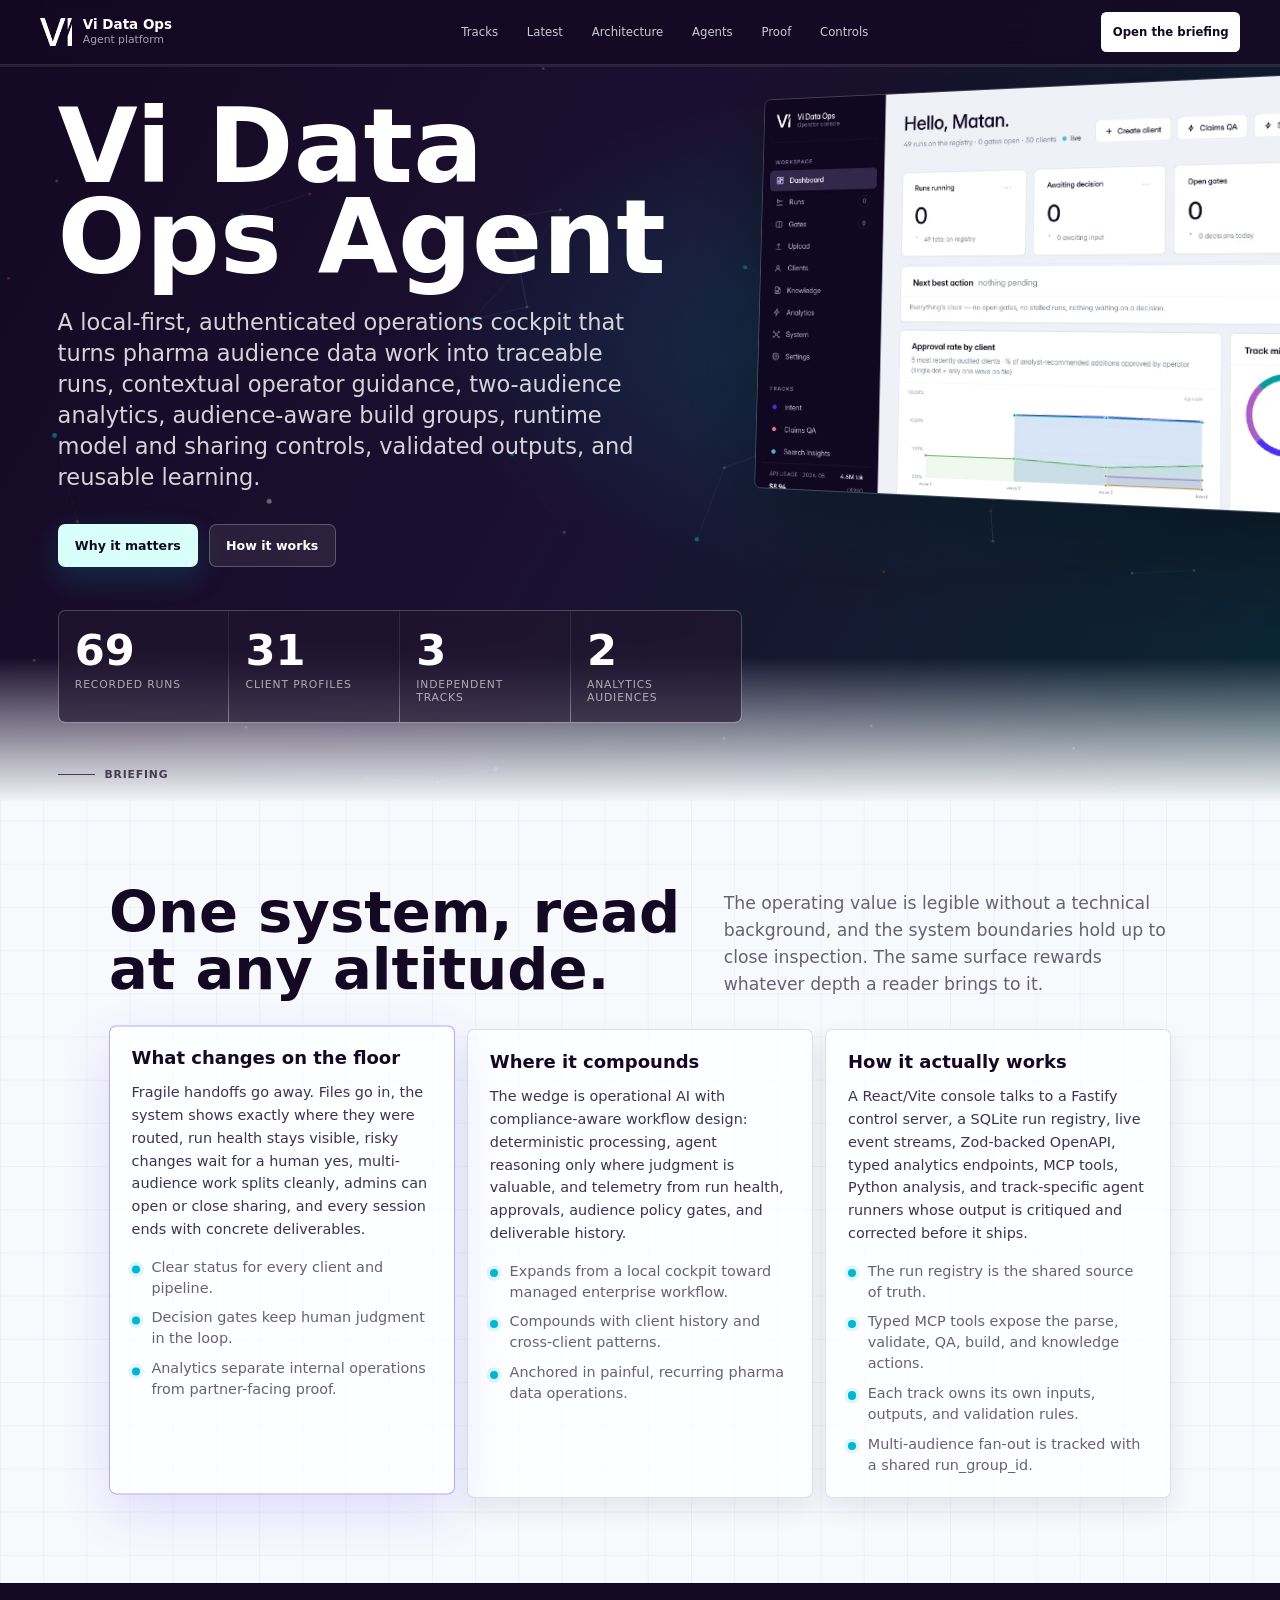
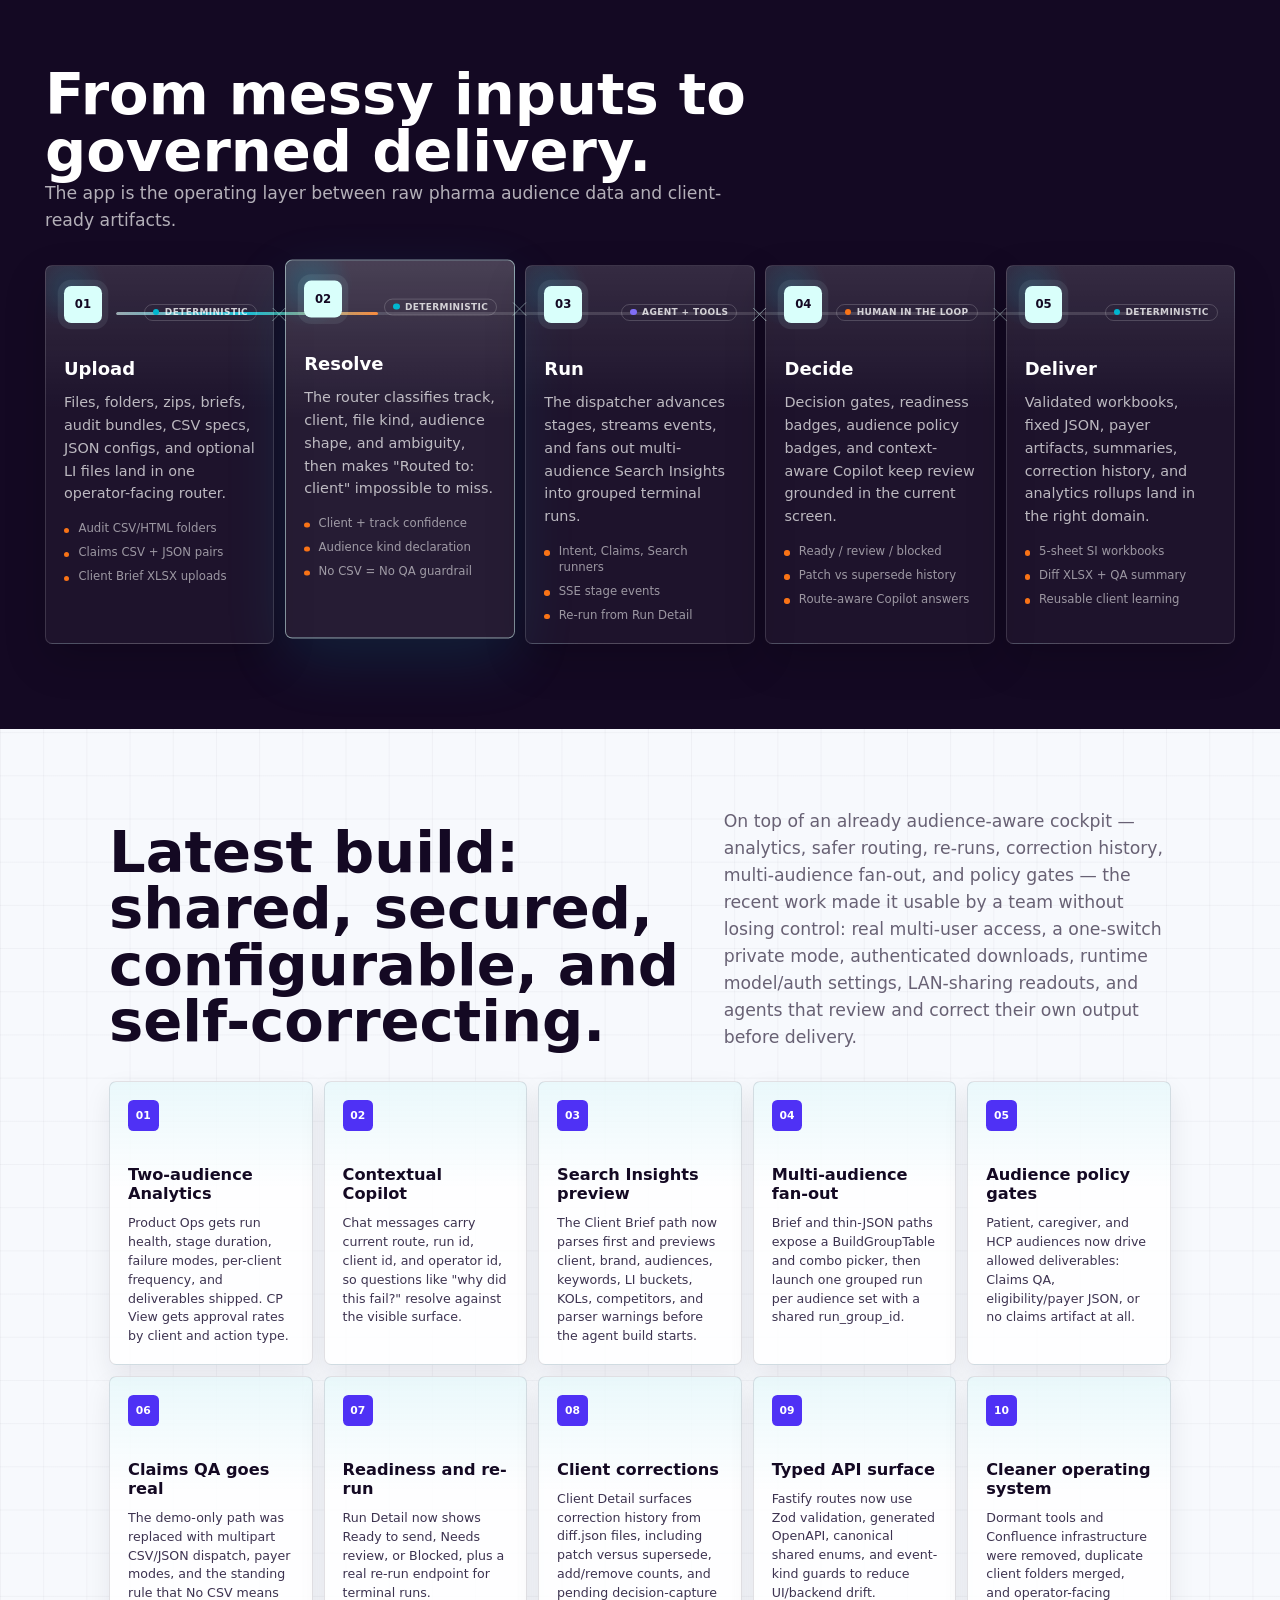
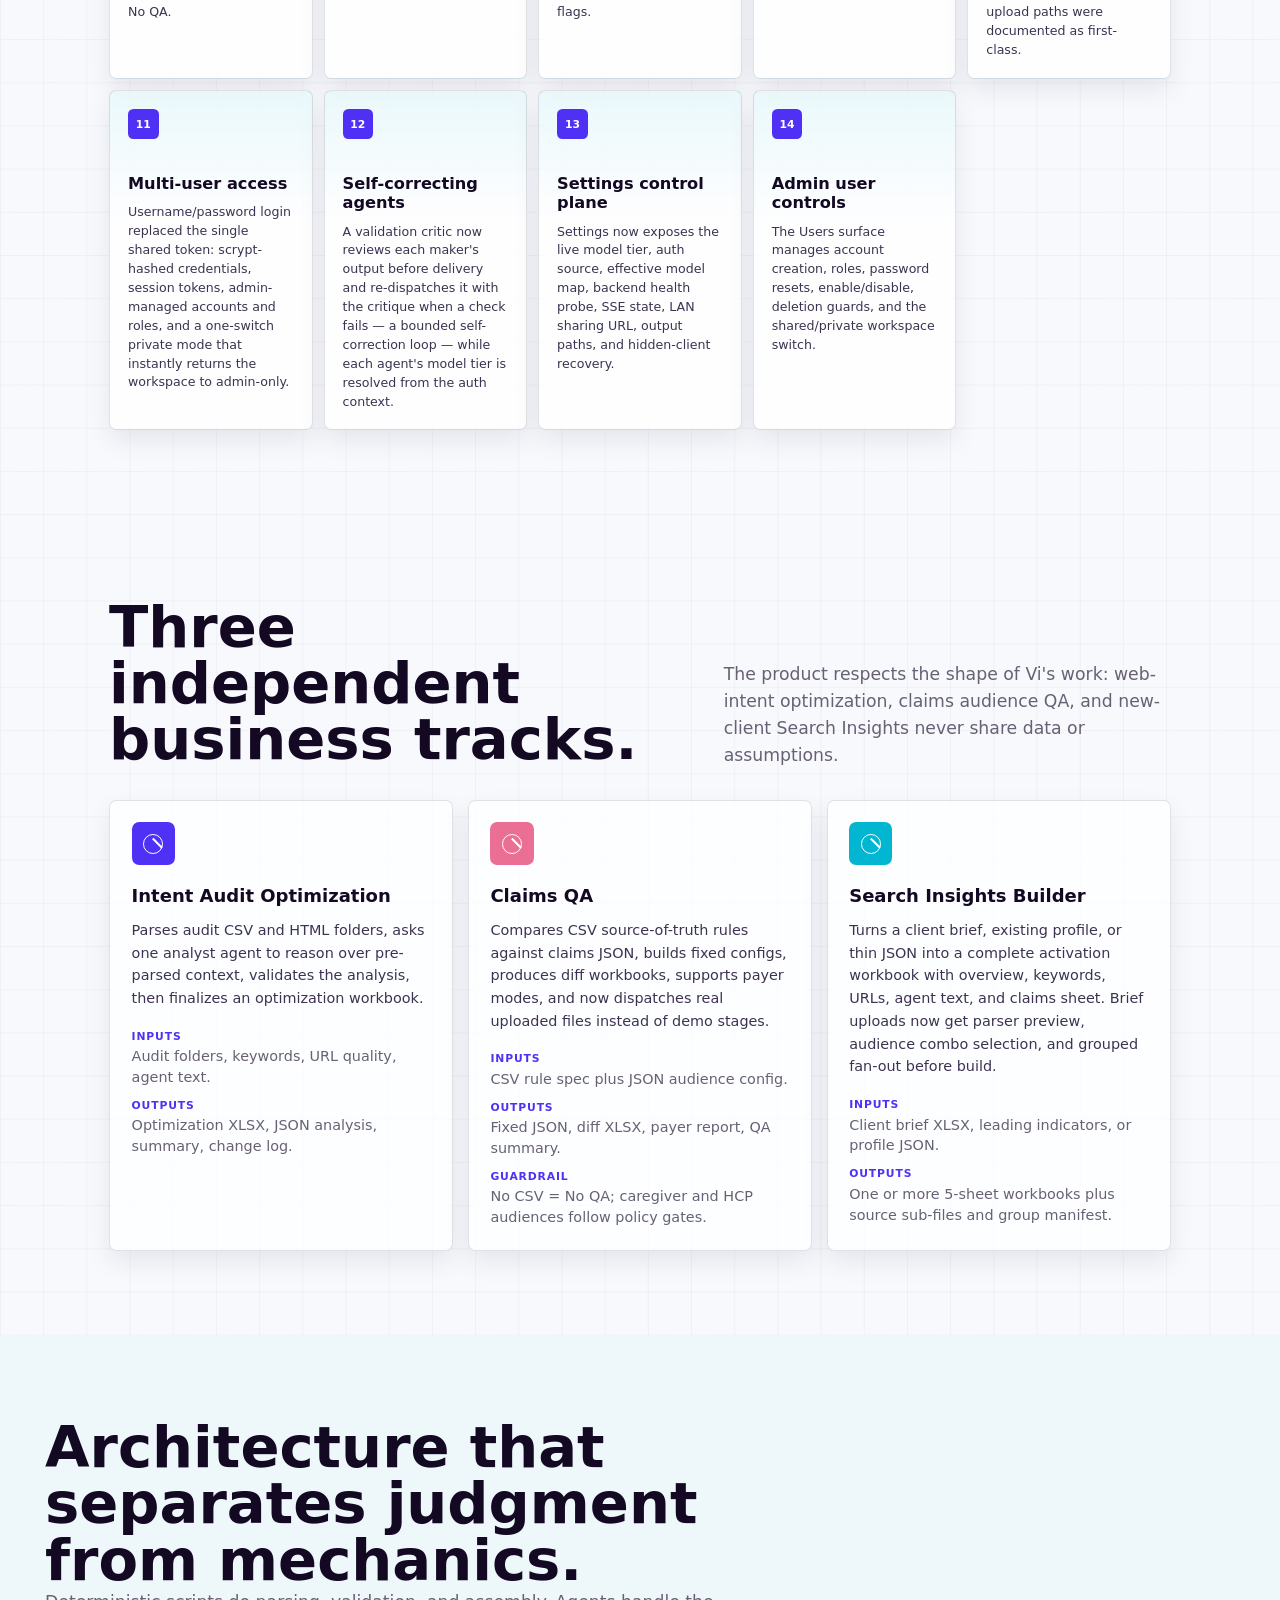
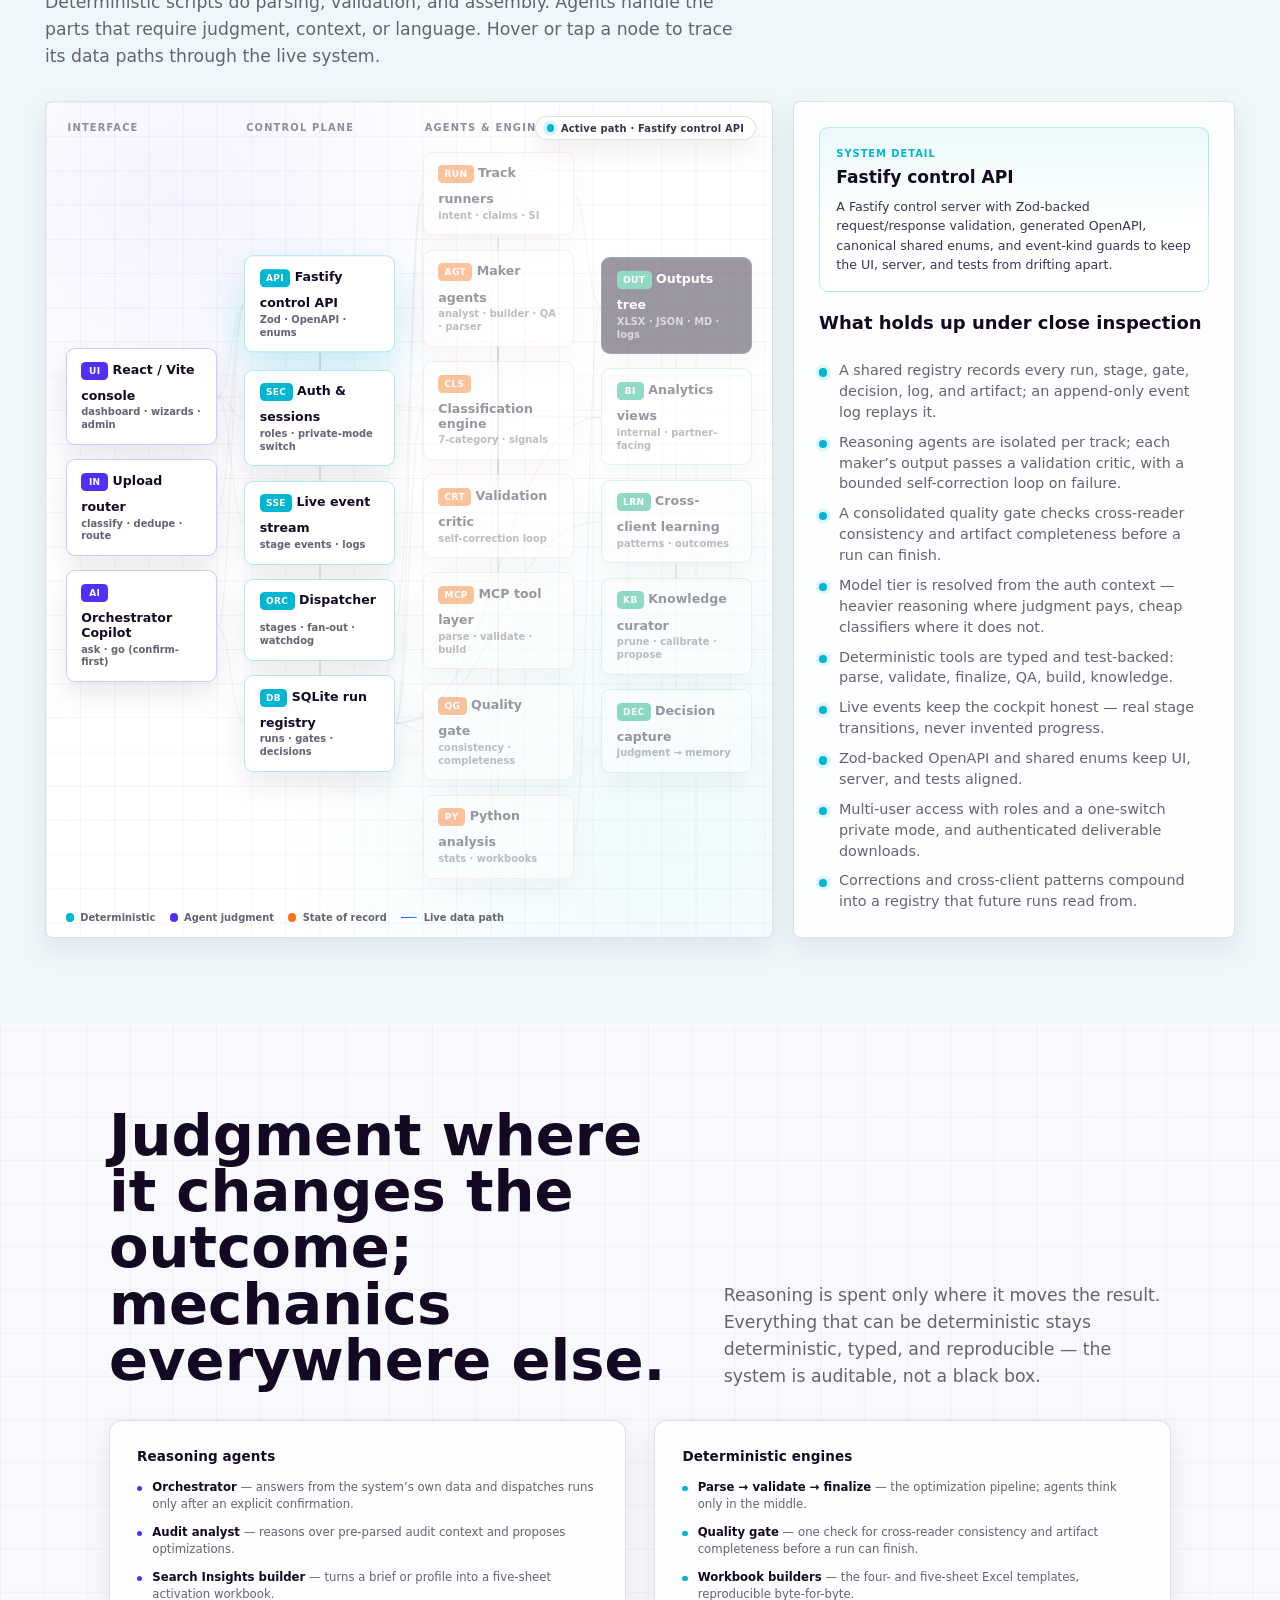
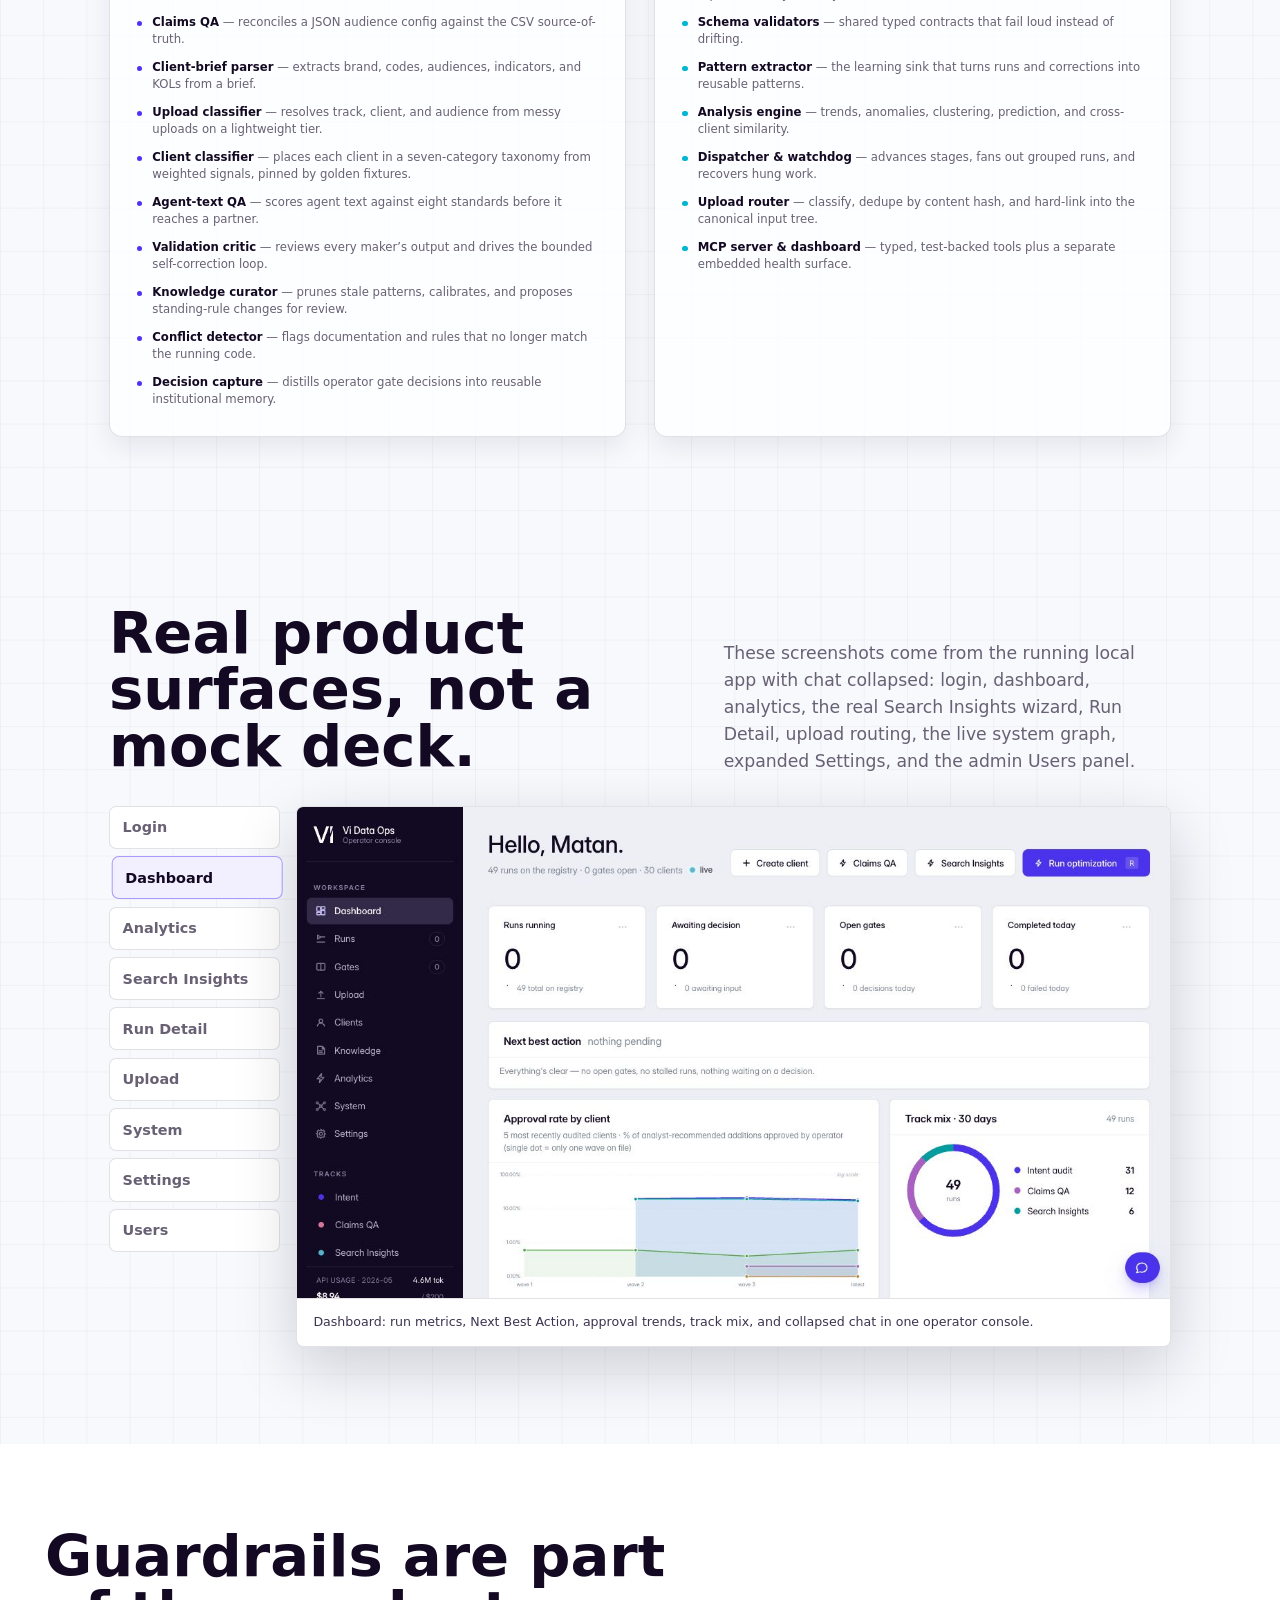
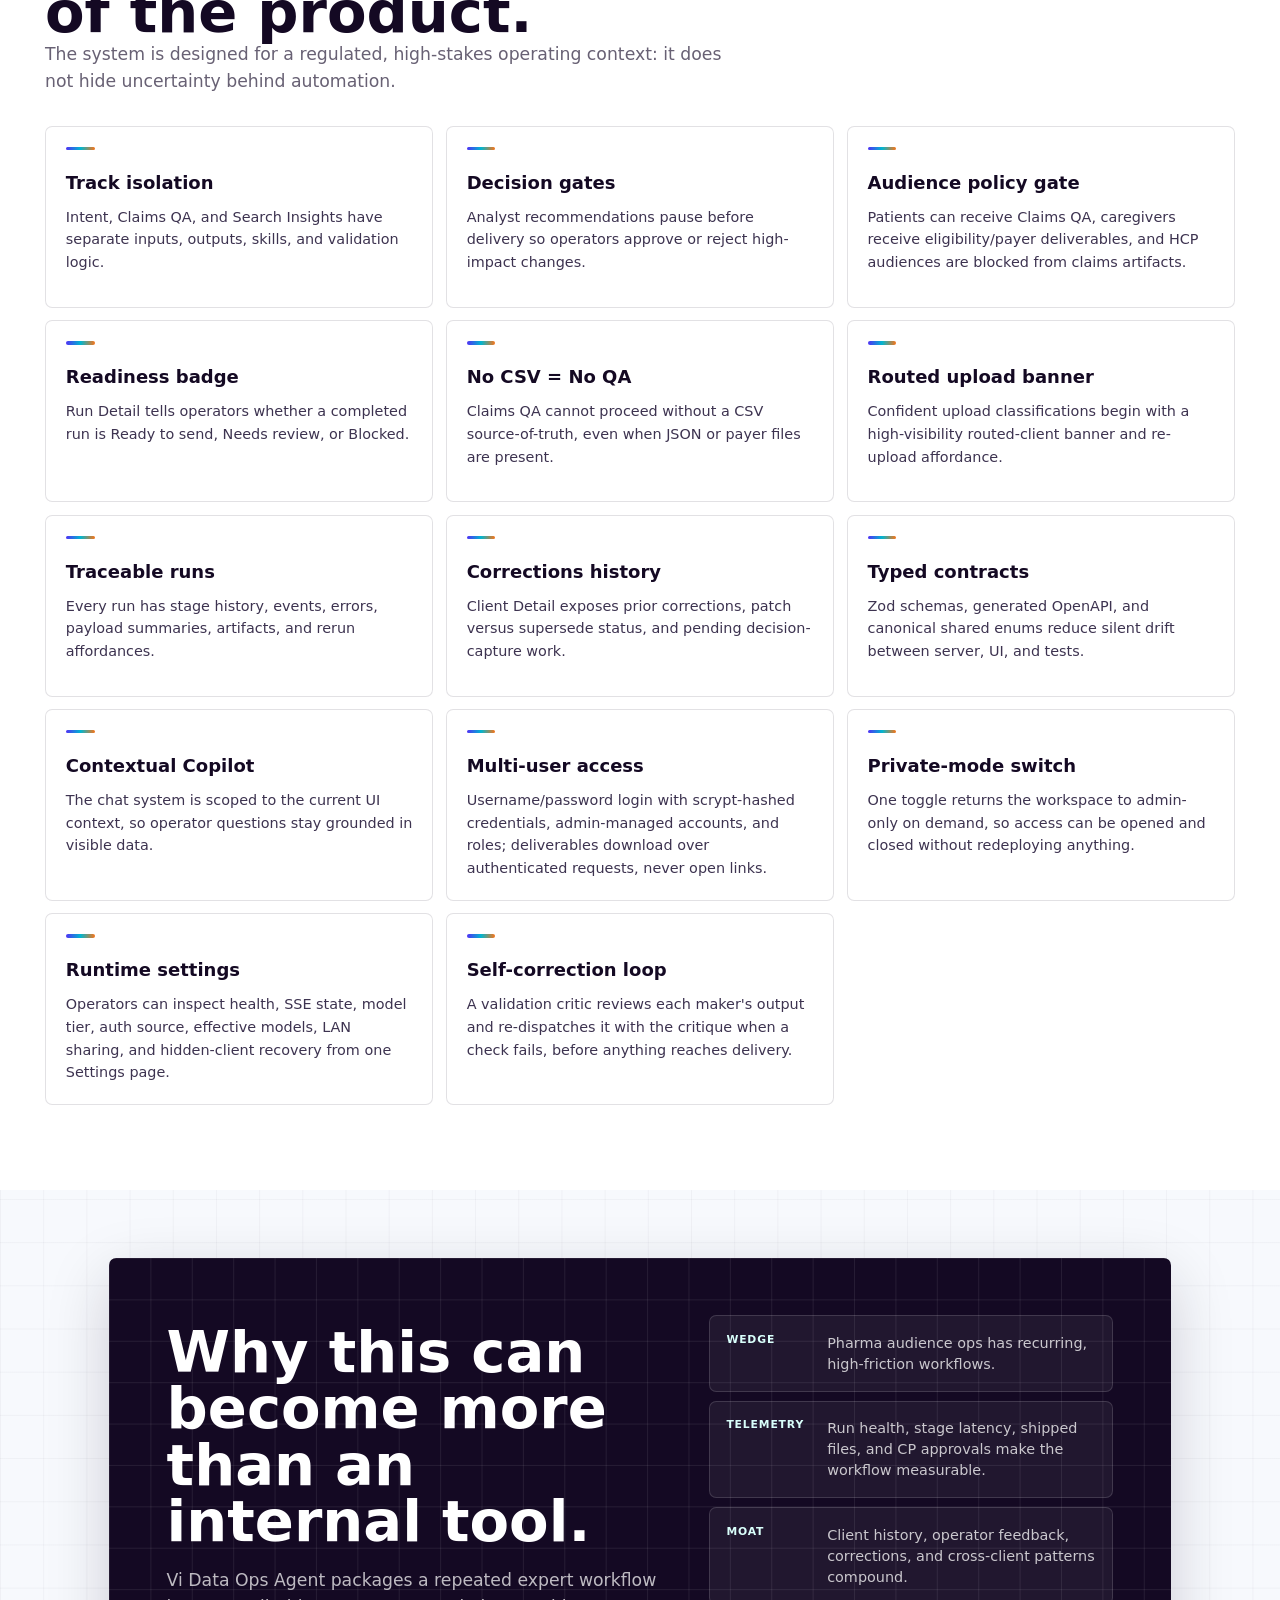
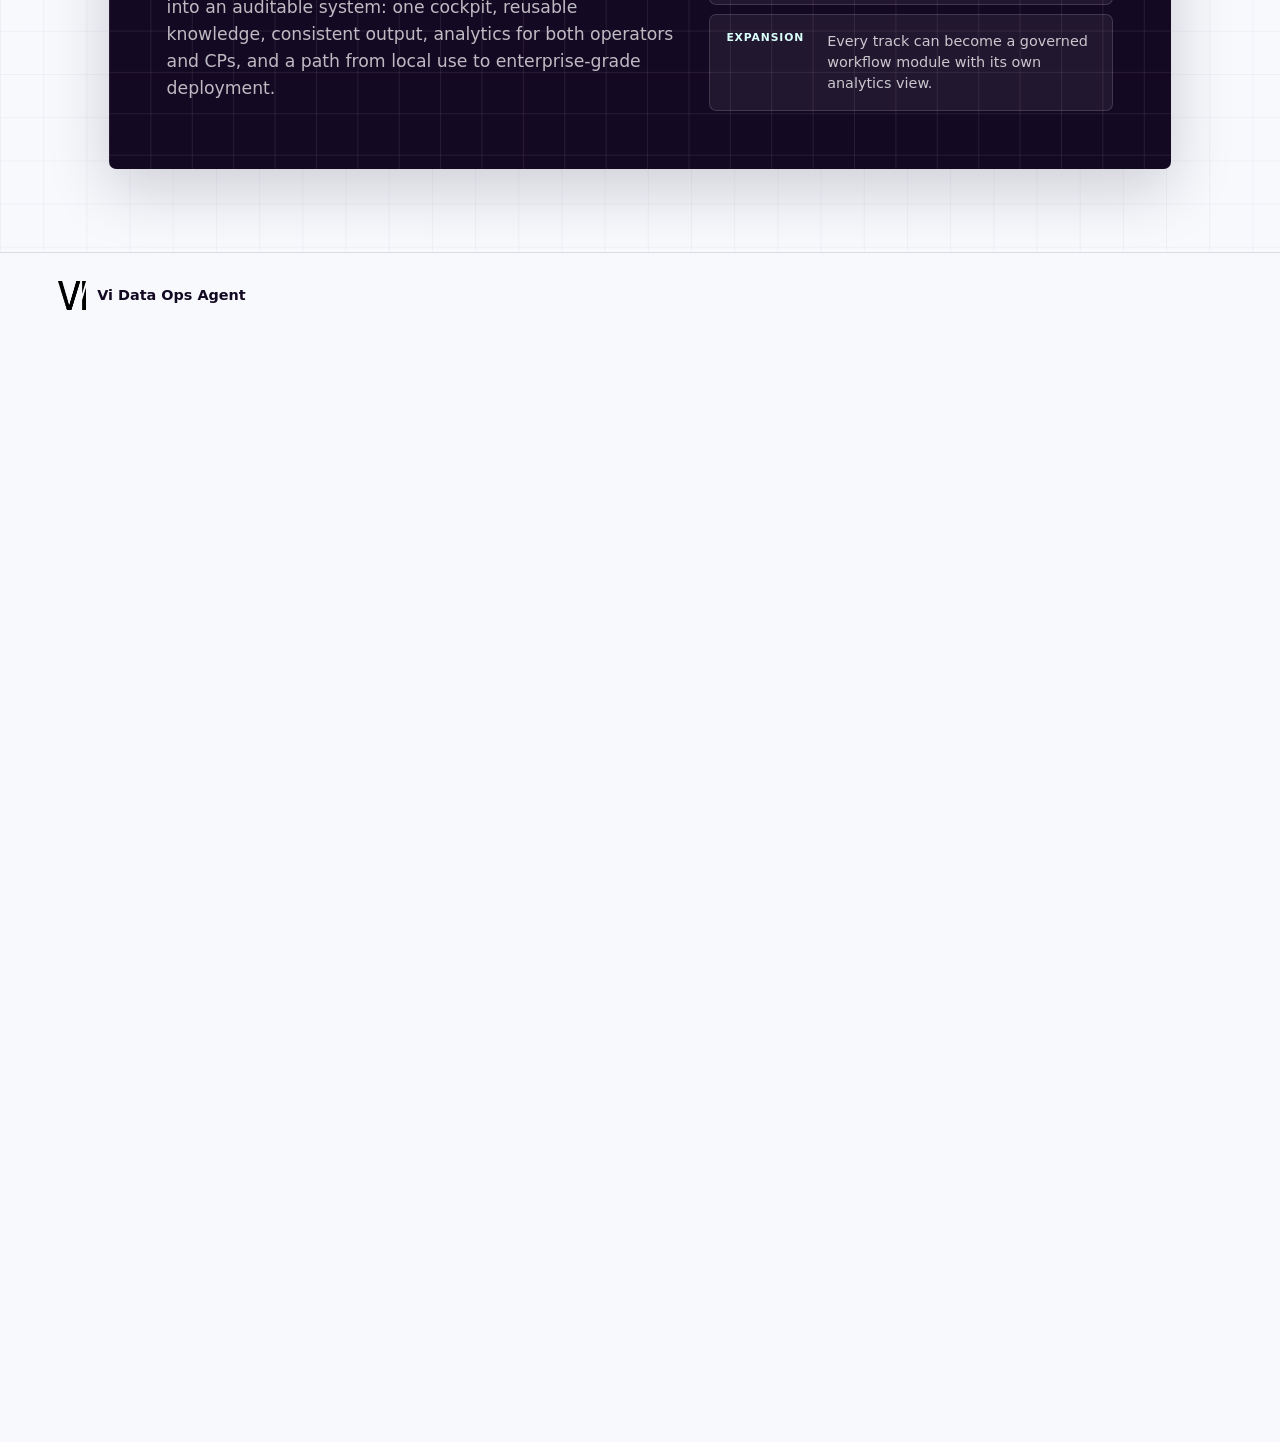
==== commit 047f083d: "Add mobile landing variant Co-authored-by: Cursor <cursoragent@cursor.com>" ====
--- a/index.html
+++ b/index.html
@@ -8,10 +8,25 @@
       name="description"
       content="A polished investor and executive landing page for the Vi Data Ops Agent: local-first pharma audience operations with analytics, contextual Copilot, governed runs, admin access controls, runtime settings, and validated deliverables."
     />
+    <script>
+      (function () {
+        if (window.matchMedia && window.matchMedia("(max-width: 760px)").matches) {
+          document.documentElement.classList.add("use-mobile-variant");
+        }
+      })();
+    </script>
     <link rel="icon" type="image/png" href="assets/vi-logo-black.png" />
     <link rel="stylesheet" href="styles.css" />
   </head>
   <body>
+    <iframe
+      id="mobile-variant-frame"
+      class="mobile-variant-frame"
+      title="Vi Data Ops Agent mobile landing"
+      data-src="variant-b.html"
+      aria-hidden="true"
+    ></iframe>
+
     <header class="site-nav" aria-label="Primary">
       <a class="brand" href="#top" aria-label="Vi Data Ops Agent home">
         <img src="assets/vi-logo-white.png" alt="Vi" />
@@ -698,6 +713,32 @@
       </div>
     </footer>
 
+    <script>
+      (function () {
+        const frame = document.getElementById("mobile-variant-frame");
+        if (!frame || !window.matchMedia) return;
+
+        const query = window.matchMedia("(max-width: 760px)");
+        function syncMobileVariant() {
+          const enabled = query.matches;
+          document.documentElement.classList.toggle("use-mobile-variant", enabled);
+          frame.setAttribute("aria-hidden", enabled ? "false" : "true");
+          if (enabled && !frame.getAttribute("src")) {
+            frame.setAttribute("src", frame.dataset.src);
+          }
+          if (!enabled && frame.getAttribute("src")) {
+            frame.removeAttribute("src");
+          }
+        }
+
+        syncMobileVariant();
+        if (query.addEventListener) {
+          query.addEventListener("change", syncMobileVariant);
+        } else if (query.addListener) {
+          query.addListener(syncMobileVariant);
+        }
+      })();
+    </script>
     <script src="script.js"></script>
   </body>
 </html>
--- a/styles.css
+++ b/styles.css
@@ -19,6 +19,7 @@
   --shadow: 0 22px 70px rgba(20, 9, 35, 0.18);
   --shadow-soft: 0 12px 30px rgba(20, 9, 35, 0.08);
   --max: 1180px;
+  --page-scale: 0.9;
 }
 
 * {
@@ -40,6 +41,15 @@
   background-size: 48px 48px;
   -webkit-font-smoothing: antialiased;
   text-rendering: optimizeLegibility;
+  zoom: var(--page-scale);
+}
+
+@supports not (zoom: 1) {
+  body {
+    width: calc(100% / var(--page-scale));
+    transform: scale(var(--page-scale));
+    transform-origin: top left;
+  }
 }
 
 img {
@@ -59,6 +69,10 @@
 
 button {
   font: inherit;
+}
+
+.mobile-variant-frame {
+  display: none;
 }
 
 :focus-visible {
@@ -1463,6 +1477,41 @@
   }
 }
 
+@media (max-width: 760px) {
+  html.use-mobile-variant,
+  html.use-mobile-variant body {
+    width: auto;
+    height: 100%;
+    min-height: 100%;
+    overflow: hidden;
+    transform: none;
+  }
+
+  html.use-mobile-variant body {
+    background: #140923;
+    zoom: 1;
+  }
+
+  html.use-mobile-variant .site-nav,
+  html.use-mobile-variant body > .scroll-progress,
+  html.use-mobile-variant body > main,
+  html.use-mobile-variant .site-footer {
+    display: none !important;
+  }
+
+  html.use-mobile-variant .mobile-variant-frame {
+    position: fixed;
+    inset: 0;
+    z-index: 999;
+    display: block;
+    width: 100%;
+    height: 100vh;
+    height: 100dvh;
+    border: 0;
+    background: #140923;
+  }
+}
+
 @media (prefers-reduced-motion: reduce) {
   *,
   *::before,
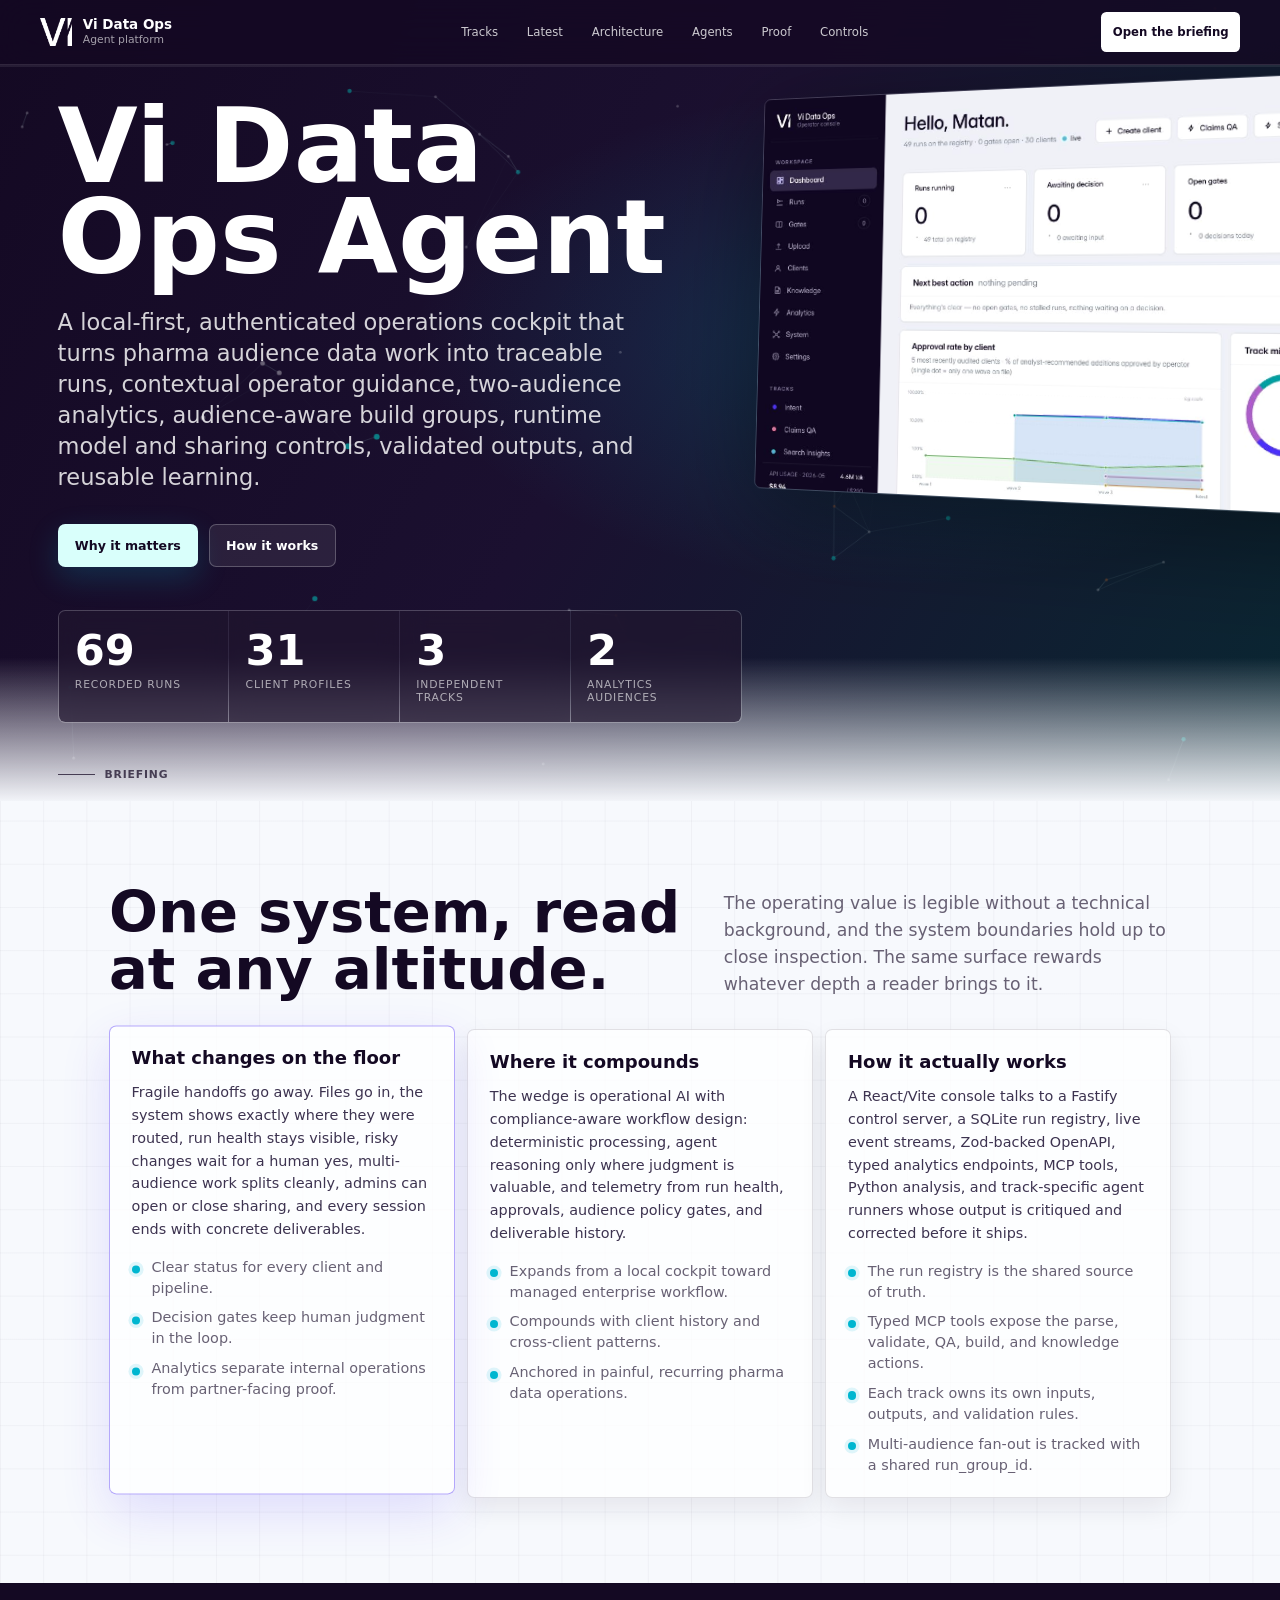
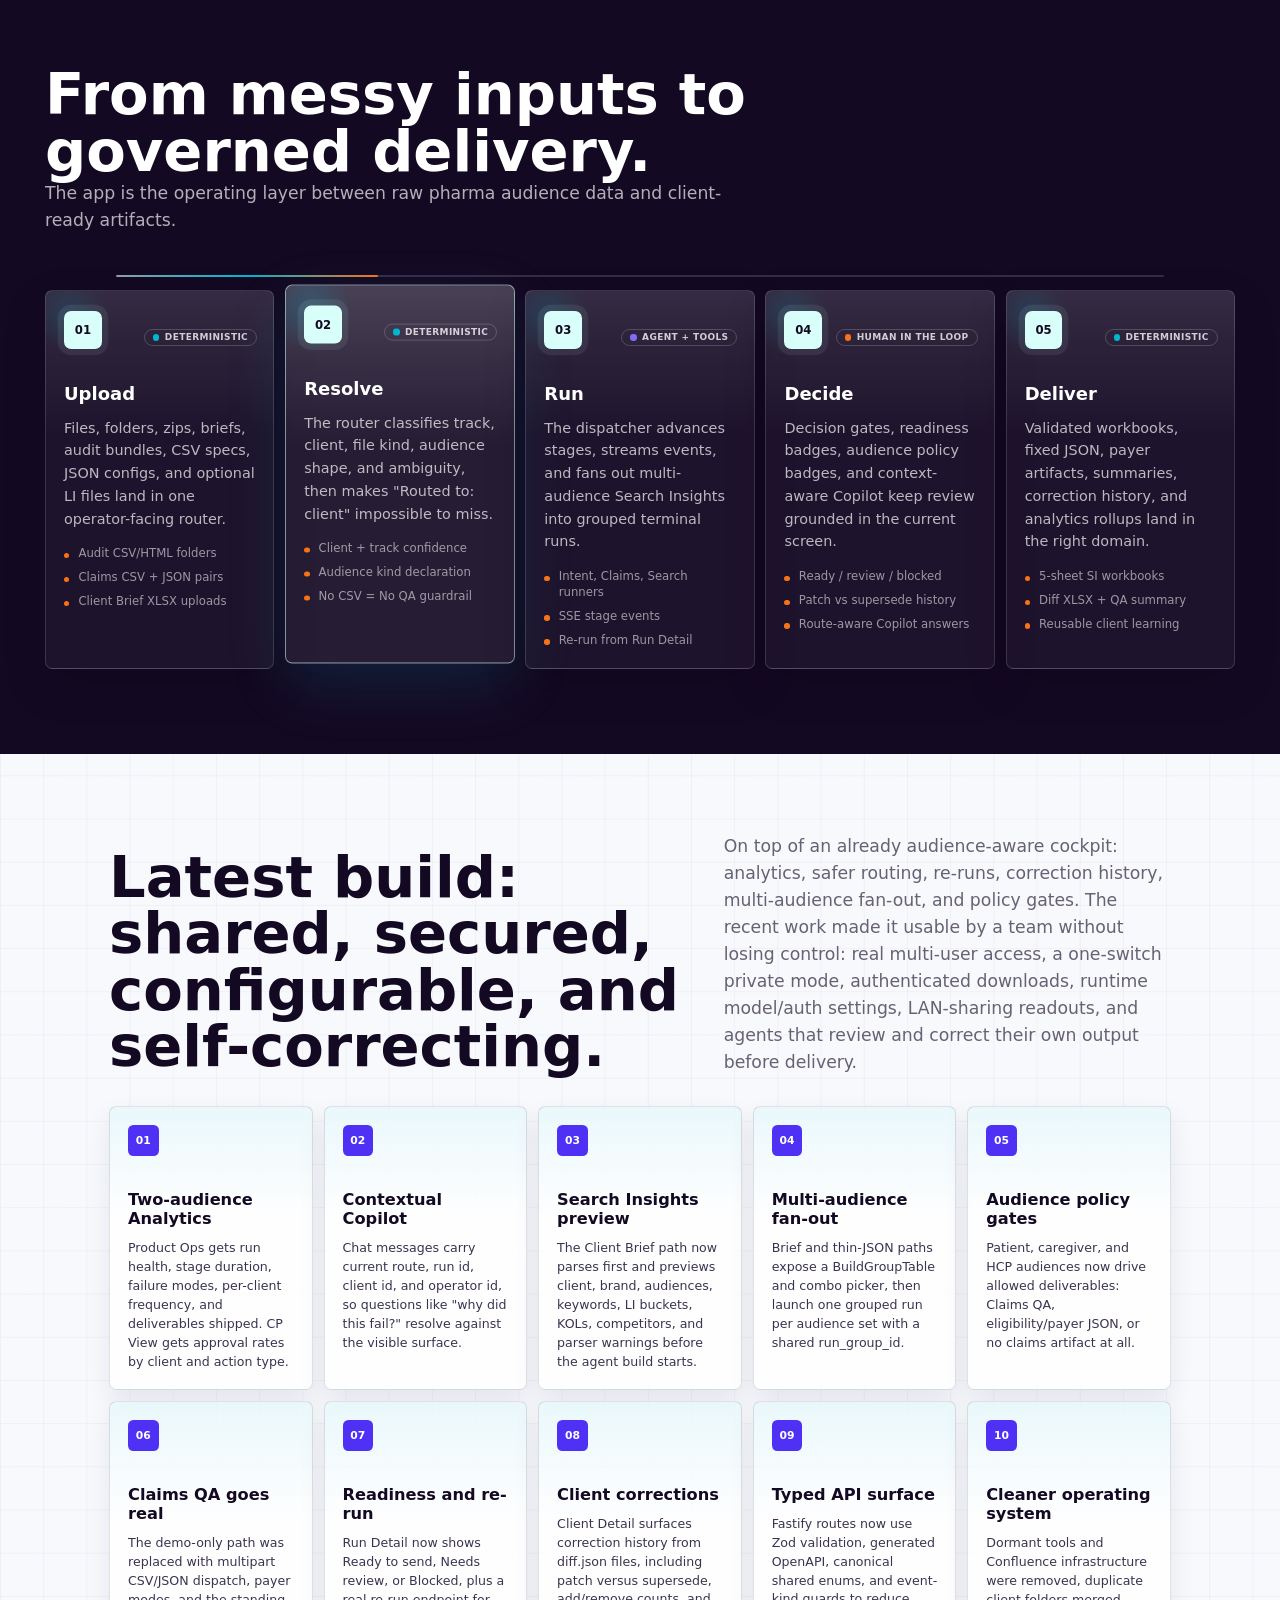
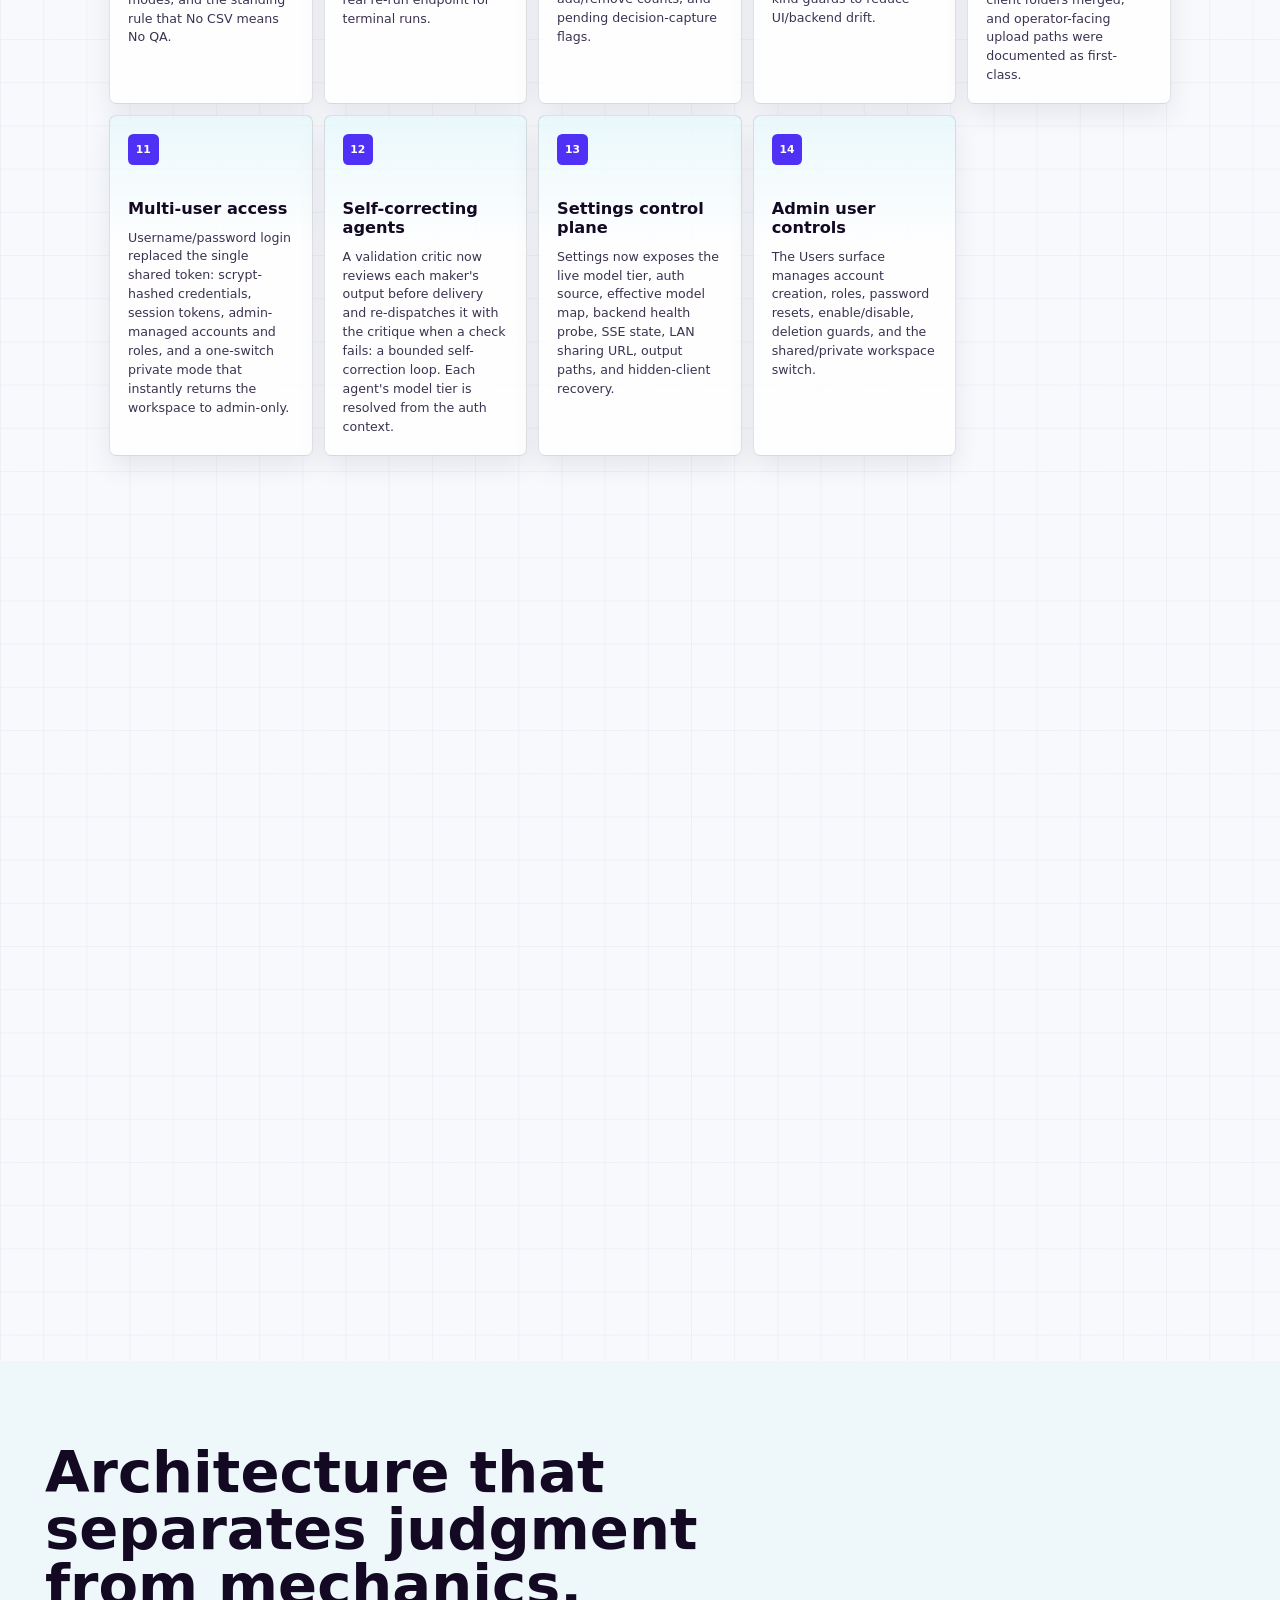
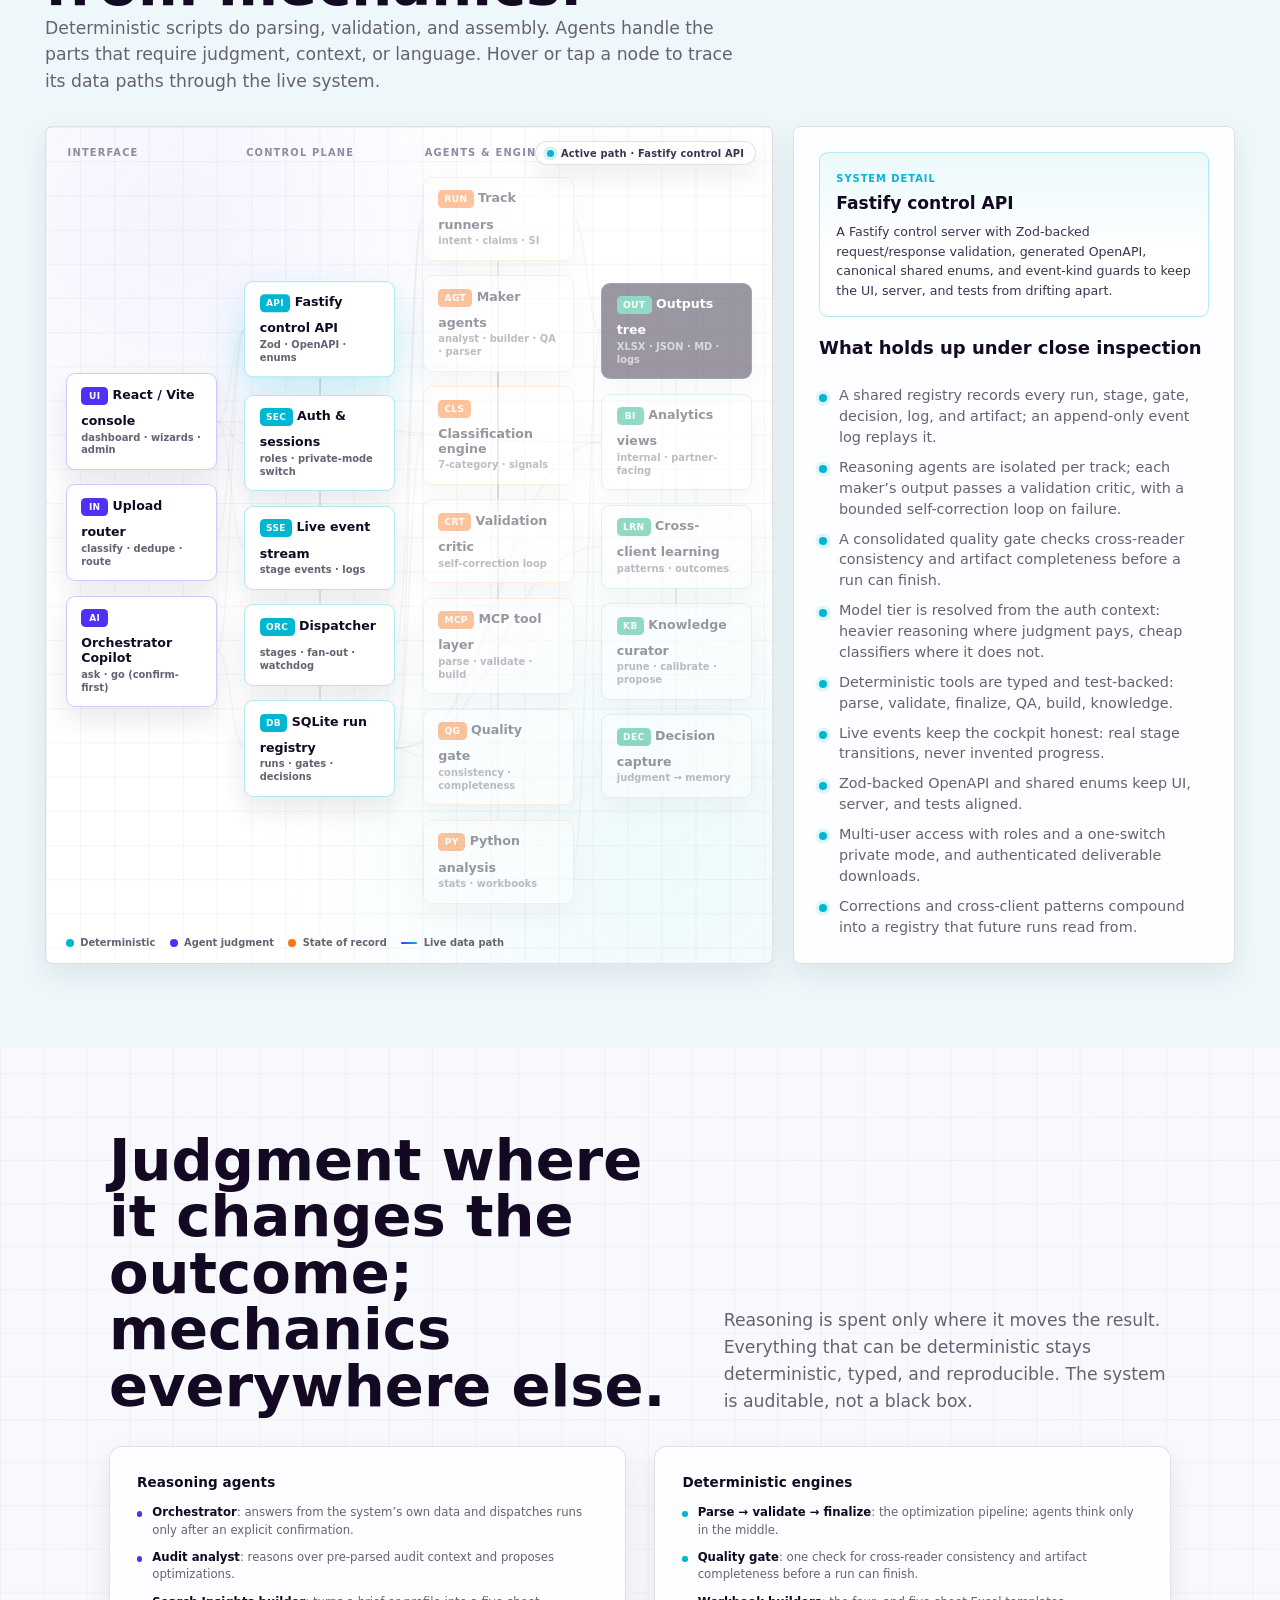
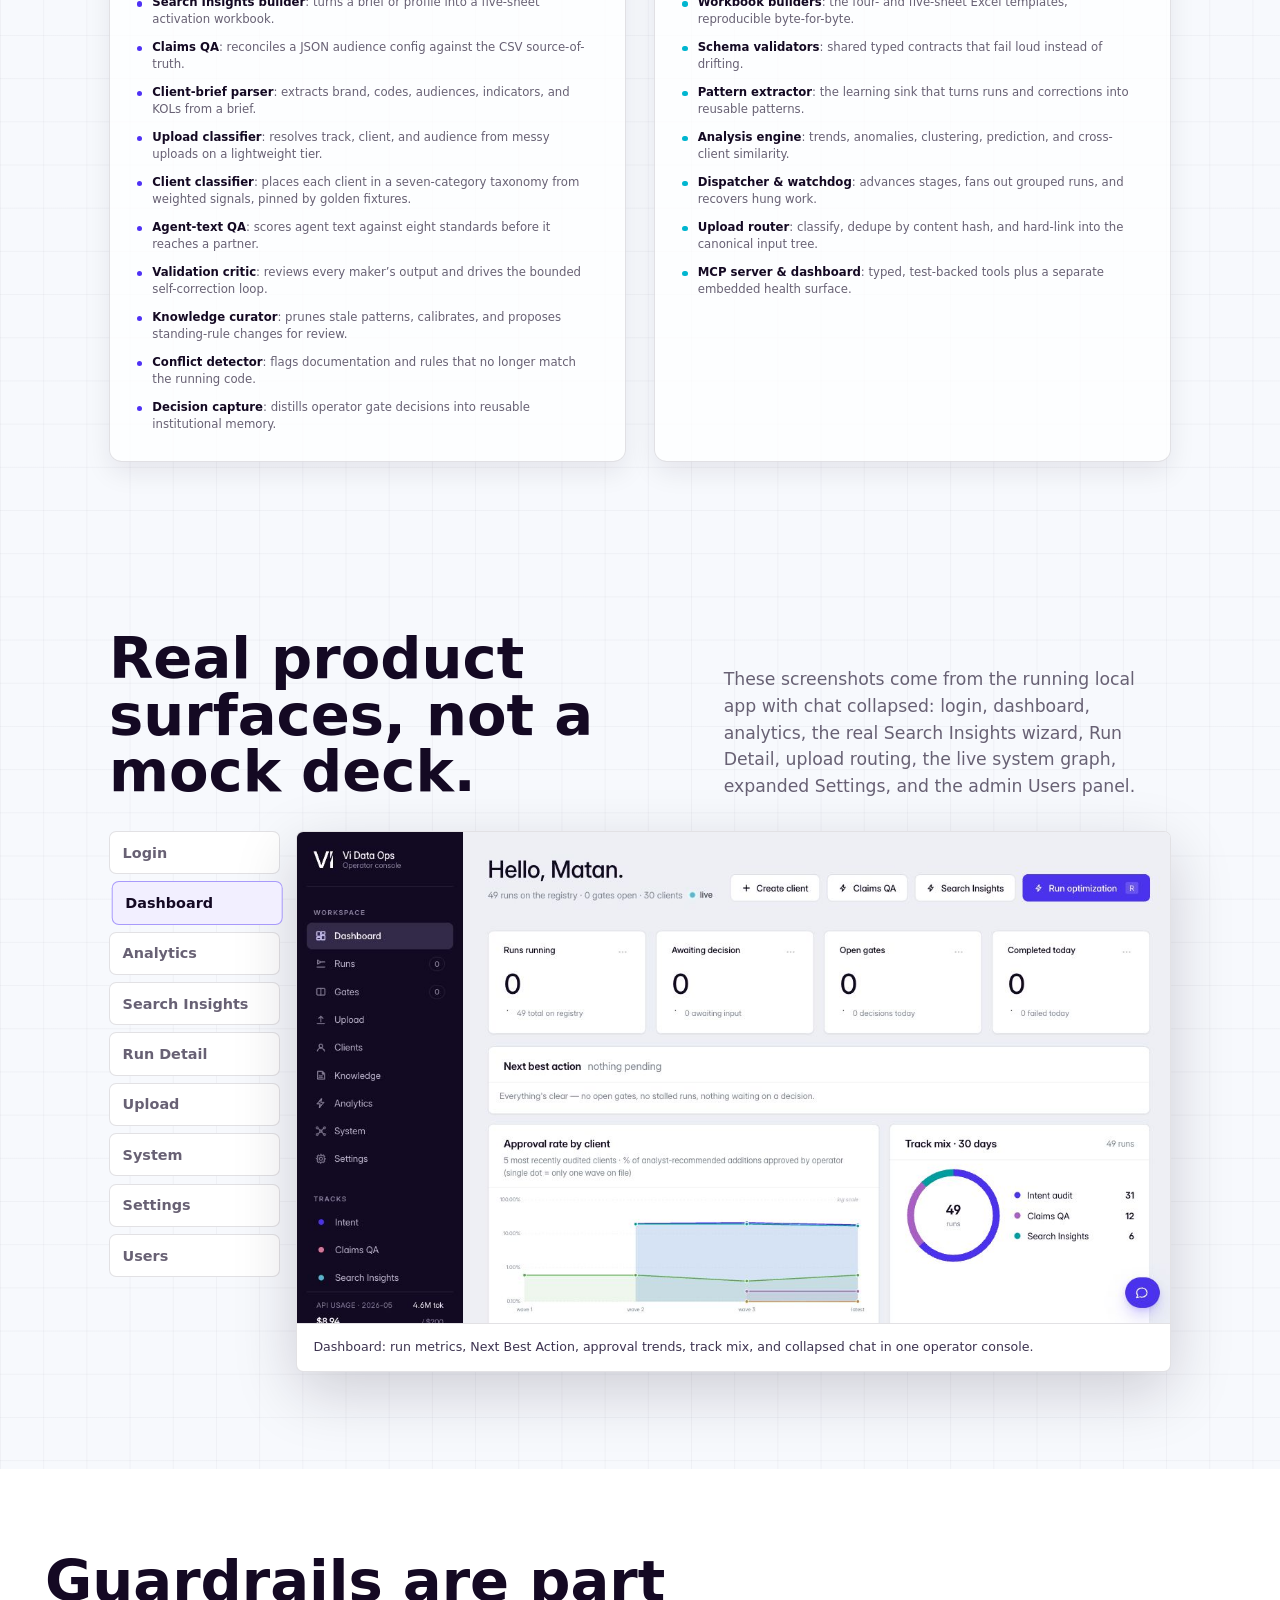
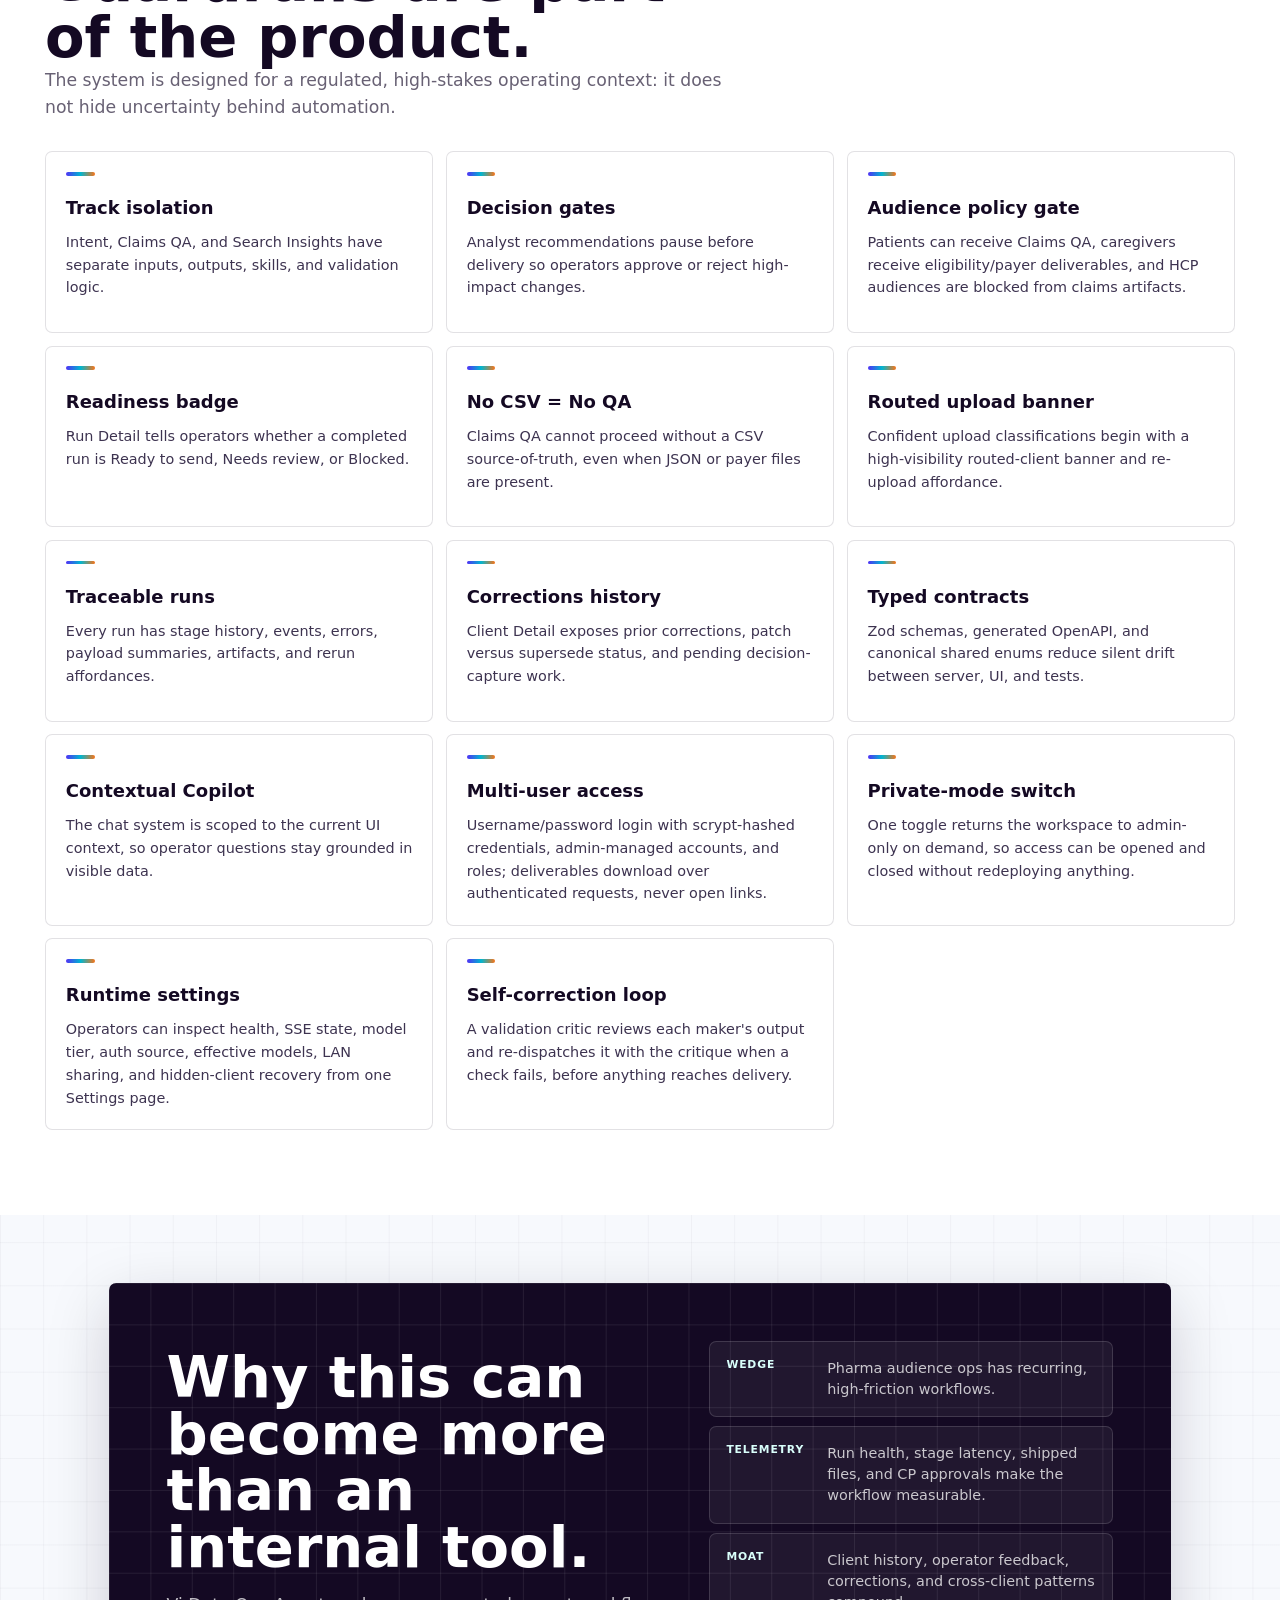
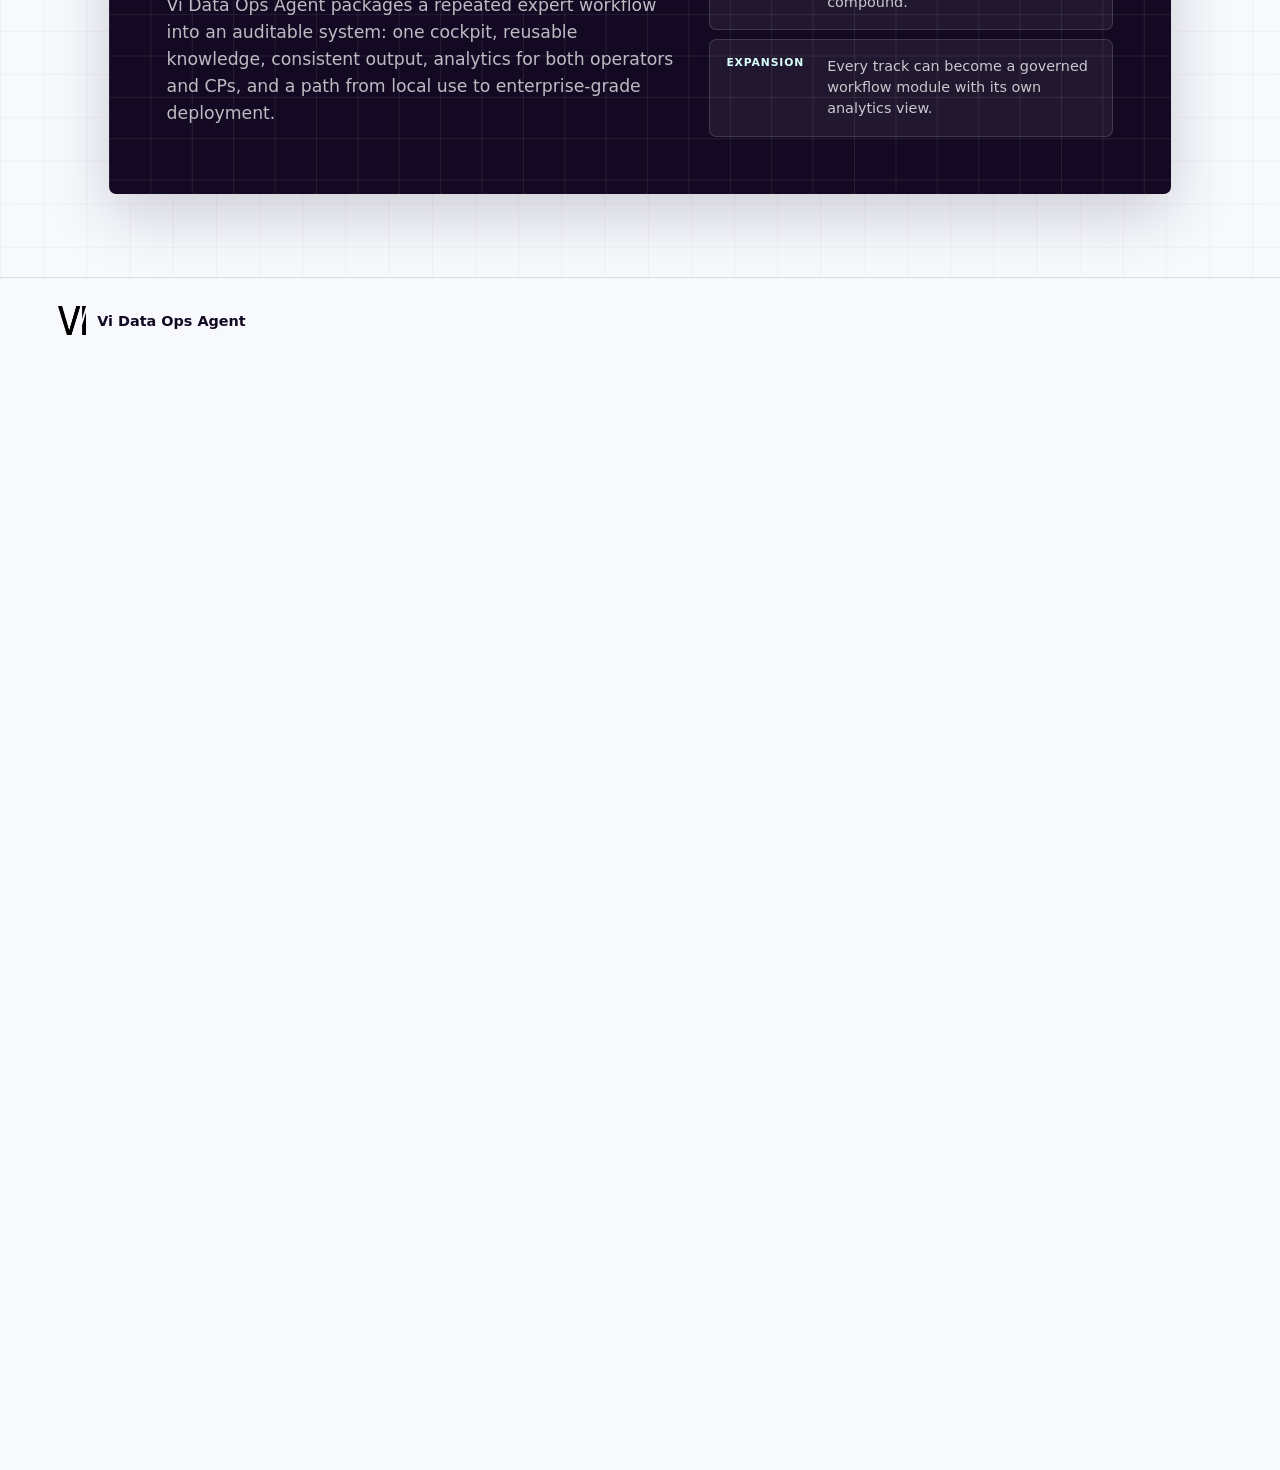
==== commit ae146137: "Update landing page punctuation and flow layout Co-authored-by: Cursor <cursoragent@cursor.com>" ====
--- a/index.html
+++ b/index.html
@@ -226,9 +226,9 @@
         <div class="section-head">
           <h2 id="latest-title">Latest build: shared, secured, configurable, and self-correcting.</h2>
           <p>
-            On top of an already audience-aware cockpit &mdash; analytics, safer
+            On top of an already audience-aware cockpit: analytics, safer
             routing, re-runs, correction history, multi-audience fan-out, and
-            policy gates &mdash; the recent work made it usable by a team without
+            policy gates. The recent work made it usable by a team without
             losing control: real multi-user access, a one-switch private mode,
             authenticated downloads, runtime model/auth settings, LAN-sharing
             readouts, and agents that review and correct their own output before
@@ -295,7 +295,7 @@
           <article>
             <span>12</span>
             <h3>Self-correcting agents</h3>
-            <p>A validation critic now reviews each maker's output before delivery and re-dispatches it with the critique when a check fails &mdash; a bounded self-correction loop &mdash; while each agent's model tier is resolved from the auth context.</p>
+            <p>A validation critic now reviews each maker's output before delivery and re-dispatches it with the critique when a check fails: a bounded self-correction loop. Each agent's model tier is resolved from the auth context.</p>
           </article>
           <article>
             <span>13</span>
@@ -416,7 +416,7 @@
                   Auth &amp; sessions
                   <small>roles · private-mode switch</small>
                 </button>
-                <button class="topo-node" data-node="sse" data-detail="A Server-Sent Events stream pushes real stage transitions, logs, and errors to the cockpit as runs advance &mdash; no invented progress bars.">
+                <button class="topo-node" data-node="sse" data-detail="A Server-Sent Events stream pushes real stage transitions, logs, and errors to the cockpit as runs advance. No invented progress bars.">
                   <span class="topo-tag">SSE</span>
                   Live event stream
                   <small>stage events · logs</small>
@@ -440,17 +440,17 @@
                   Track runners
                   <small>intent · claims · SI</small>
                 </button>
-                <button class="topo-node" data-node="makers" data-detail="The reasoning agents that produce work: an audit analyst, a Search Insights builder, a Claims QA agent, a client-brief parser, and a lightweight upload classifier. Each agent&rsquo;s model tier is resolved from the auth context &mdash; heavier reasoning where judgment pays, cheap classifiers where it doesn&rsquo;t.">
+                <button class="topo-node" data-node="makers" data-detail="The reasoning agents that produce work: an audit analyst, a Search Insights builder, a Claims QA agent, a client-brief parser, and a lightweight upload classifier. Each agent&rsquo;s model tier is resolved from the auth context: heavier reasoning where judgment pays, cheap classifiers where it doesn&rsquo;t.">
                   <span class="topo-tag">AGT</span>
                   Maker agents
                   <small>analyst · builder · QA · parser</small>
                 </button>
-                <button class="topo-node" data-node="classify" data-detail="A classification engine places each client in a closed seven-category taxonomy from weighted signals &mdash; orphan ICD codes, drug brands, lexicon hits &mdash; pinned by golden-fixture tests so a lexicon edit can&rsquo;t silently re-classify existing clients. An operator override always wins.">
+                <button class="topo-node" data-node="classify" data-detail="A classification engine places each client in a closed seven-category taxonomy from weighted signals: orphan ICD codes, drug brands, and lexicon hits, all pinned by golden-fixture tests so a lexicon edit can&rsquo;t silently re-classify existing clients. An operator override always wins.">
                   <span class="topo-tag">CLS</span>
                   Classification engine
                   <small>7-category · signals</small>
                 </button>
-                <button class="topo-node" data-node="critic" data-detail="A generalized validation critic reviews each maker&rsquo;s output before delivery. A failed verdict re-dispatches the same maker inline with the critique appended &mdash; a bounded self-correction loop &mdash; while a stagnation guard stops a maker that isn&rsquo;t converging.">
+                <button class="topo-node" data-node="critic" data-detail="A generalized validation critic reviews each maker&rsquo;s output before delivery. A failed verdict re-dispatches the same maker inline with the critique appended: a bounded self-correction loop. A stagnation guard stops a maker that isn&rsquo;t converging.">
                   <span class="topo-tag">CRT</span>
                   Validation critic
                   <small>self-correction loop</small>
@@ -460,12 +460,12 @@
                   MCP tool layer
                   <small>parse · validate · build</small>
                 </button>
-                <button class="topo-node" data-node="quality" data-detail="A consolidated quality gate runs before a run is allowed to finish: it reconciles cross-reader consistency and confirms every expected artifact exists and is well-formed &mdash; the old separate cross-validation and health-monitor phases, folded into one deterministic check.">
+                <button class="topo-node" data-node="quality" data-detail="A consolidated quality gate runs before a run is allowed to finish: it reconciles cross-reader consistency and confirms every expected artifact exists and is well-formed. The old separate cross-validation and health-monitor phases are folded into one deterministic check.">
                   <span class="topo-tag">QG</span>
                   Quality gate
                   <small>consistency · completeness</small>
                 </button>
-                <button class="topo-node" data-node="analysis" data-detail="Python analysis modules handle trends, anomalies, clustering, prediction, cross-client similarity, and workbook assembly &mdash; the heavy quality work that stays deterministic and reproducible.">
+                <button class="topo-node" data-node="analysis" data-detail="Python analysis modules handle trends, anomalies, clustering, prediction, cross-client similarity, and workbook assembly: the heavy quality work that stays deterministic and reproducible.">
                   <span class="topo-tag">PY</span>
                   Python analysis
                   <small>stats · workbooks</small>
@@ -484,17 +484,17 @@
                   Analytics views
                   <small>internal · partner-facing</small>
                 </button>
-                <button class="topo-node" data-node="learning" data-detail="Corrections, keyword outcomes, and recurring cross-client patterns accrue into a pattern registry that later runs read from &mdash; the part of the system that compounds with every client and every operator decision.">
+                <button class="topo-node" data-node="learning" data-detail="Corrections, keyword outcomes, and recurring cross-client patterns accrue into a pattern registry that later runs read from. It is the part of the system that compounds with every client and every operator decision.">
                   <span class="topo-tag">LRN</span>
                   Cross-client learning
                   <small>patterns · outcomes</small>
                 </button>
-                <button class="topo-node" data-node="curator" data-detail="A knowledge-curator agent maintains the learning base: it prunes stale patterns, reconciles the critic&rsquo;s calibration signal, and drafts standing-rule changes as proposals for review &mdash; it never auto-applies a rule. A separate conflict detector flags docs and rules that drift from the running code.">
+                <button class="topo-node" data-node="curator" data-detail="A knowledge-curator agent maintains the learning base: it prunes stale patterns, reconciles the critic&rsquo;s calibration signal, and drafts standing-rule changes as proposals for review. It never auto-applies a rule. A separate conflict detector flags docs and rules that drift from the running code.">
                   <span class="topo-tag">KB</span>
                   Knowledge curator
                   <small>prune · calibrate · propose</small>
                 </button>
-                <button class="topo-node" data-node="decisions" data-detail="Operator gate decisions are captured and distilled into reusable, generalizable patterns &mdash; proposed for review, never auto-applied &mdash; so human judgment becomes durable institutional memory instead of a one-off click.">
+                <button class="topo-node" data-node="decisions" data-detail="Operator gate decisions are captured and distilled into reusable, generalizable patterns. They are proposed for review, never auto-applied, so human judgment becomes durable institutional memory instead of a one-off click.">
                   <span class="topo-tag">DEC</span>
                   Decision capture
                   <small>judgment &rarr; memory</small>
@@ -516,7 +516,7 @@
               <h3 id="topo-detail-title">A live multi-agent system, one source of truth</h3>
               <p id="topo-detail-body">
                 Hover or tap any node to trace exactly which subsystems it talks to.
-                Every path here is a real boundary in the codebase &mdash; the run
+                Every path here is a real boundary in the codebase: the run
                 registry sits at the center, deterministic mechanics stay reproducible,
                 and judgment-heavy work is fenced inside agents that critique and
                 correct each other before anything is delivered.
@@ -527,9 +527,9 @@
               <li>A shared registry records every run, stage, gate, decision, log, and artifact; an append-only event log replays it.</li>
               <li>Reasoning agents are isolated per track; each maker&rsquo;s output passes a validation critic, with a bounded self-correction loop on failure.</li>
               <li>A consolidated quality gate checks cross-reader consistency and artifact completeness before a run can finish.</li>
-              <li>Model tier is resolved from the auth context &mdash; heavier reasoning where judgment pays, cheap classifiers where it does not.</li>
+              <li>Model tier is resolved from the auth context: heavier reasoning where judgment pays, cheap classifiers where it does not.</li>
               <li>Deterministic tools are typed and test-backed: parse, validate, finalize, QA, build, knowledge.</li>
-              <li>Live events keep the cockpit honest &mdash; real stage transitions, never invented progress.</li>
+              <li>Live events keep the cockpit honest: real stage transitions, never invented progress.</li>
               <li>Zod-backed OpenAPI and shared enums keep UI, server, and tests aligned.</li>
               <li>Multi-user access with roles and a one-switch private mode, and authenticated deliverable downloads.</li>
               <li>Corrections and cross-client patterns compound into a registry that future runs read from.</li>
@@ -543,7 +543,7 @@
           <h2 id="roster-title">Judgment where it changes the outcome; mechanics everywhere else.</h2>
           <p>
             Reasoning is spent only where it moves the result. Everything that can
-            be deterministic stays deterministic, typed, and reproducible &mdash; the
+            be deterministic stays deterministic, typed, and reproducible. The
             system is auditable, not a black box.
           </p>
         </div>
@@ -551,32 +551,32 @@
           <article class="roster-col">
             <h3>Reasoning agents</h3>
             <ul>
-              <li><strong>Orchestrator</strong> &mdash; answers from the system&rsquo;s own data and dispatches runs only after an explicit confirmation.</li>
-              <li><strong>Audit analyst</strong> &mdash; reasons over pre-parsed audit context and proposes optimizations.</li>
-              <li><strong>Search Insights builder</strong> &mdash; turns a brief or profile into a five-sheet activation workbook.</li>
-              <li><strong>Claims QA</strong> &mdash; reconciles a JSON audience config against the CSV source-of-truth.</li>
-              <li><strong>Client-brief parser</strong> &mdash; extracts brand, codes, audiences, indicators, and KOLs from a brief.</li>
-              <li><strong>Upload classifier</strong> &mdash; resolves track, client, and audience from messy uploads on a lightweight tier.</li>
-              <li><strong>Client classifier</strong> &mdash; places each client in a seven-category taxonomy from weighted signals, pinned by golden fixtures.</li>
-              <li><strong>Agent-text QA</strong> &mdash; scores agent text against eight standards before it reaches a partner.</li>
-              <li><strong>Validation critic</strong> &mdash; reviews every maker&rsquo;s output and drives the bounded self-correction loop.</li>
-              <li><strong>Knowledge curator</strong> &mdash; prunes stale patterns, calibrates, and proposes standing-rule changes for review.</li>
-              <li><strong>Conflict detector</strong> &mdash; flags documentation and rules that no longer match the running code.</li>
-              <li><strong>Decision capture</strong> &mdash; distills operator gate decisions into reusable institutional memory.</li>
+              <li><strong>Orchestrator</strong>: answers from the system&rsquo;s own data and dispatches runs only after an explicit confirmation.</li>
+              <li><strong>Audit analyst</strong>: reasons over pre-parsed audit context and proposes optimizations.</li>
+              <li><strong>Search Insights builder</strong>: turns a brief or profile into a five-sheet activation workbook.</li>
+              <li><strong>Claims QA</strong>: reconciles a JSON audience config against the CSV source-of-truth.</li>
+              <li><strong>Client-brief parser</strong>: extracts brand, codes, audiences, indicators, and KOLs from a brief.</li>
+              <li><strong>Upload classifier</strong>: resolves track, client, and audience from messy uploads on a lightweight tier.</li>
+              <li><strong>Client classifier</strong>: places each client in a seven-category taxonomy from weighted signals, pinned by golden fixtures.</li>
+              <li><strong>Agent-text QA</strong>: scores agent text against eight standards before it reaches a partner.</li>
+              <li><strong>Validation critic</strong>: reviews every maker&rsquo;s output and drives the bounded self-correction loop.</li>
+              <li><strong>Knowledge curator</strong>: prunes stale patterns, calibrates, and proposes standing-rule changes for review.</li>
+              <li><strong>Conflict detector</strong>: flags documentation and rules that no longer match the running code.</li>
+              <li><strong>Decision capture</strong>: distills operator gate decisions into reusable institutional memory.</li>
             </ul>
           </article>
           <article class="roster-col">
             <h3>Deterministic engines</h3>
             <ul>
-              <li><strong>Parse &rarr; validate &rarr; finalize</strong> &mdash; the optimization pipeline; agents think only in the middle.</li>
-              <li><strong>Quality gate</strong> &mdash; one check for cross-reader consistency and artifact completeness before a run can finish.</li>
-              <li><strong>Workbook builders</strong> &mdash; the four- and five-sheet Excel templates, reproducible byte-for-byte.</li>
-              <li><strong>Schema validators</strong> &mdash; shared typed contracts that fail loud instead of drifting.</li>
-              <li><strong>Pattern extractor</strong> &mdash; the learning sink that turns runs and corrections into reusable patterns.</li>
-              <li><strong>Analysis engine</strong> &mdash; trends, anomalies, clustering, prediction, and cross-client similarity.</li>
-              <li><strong>Dispatcher &amp; watchdog</strong> &mdash; advances stages, fans out grouped runs, and recovers hung work.</li>
-              <li><strong>Upload router</strong> &mdash; classify, dedupe by content hash, and hard-link into the canonical input tree.</li>
-              <li><strong>MCP server &amp; dashboard</strong> &mdash; typed, test-backed tools plus a separate embedded health surface.</li>
+              <li><strong>Parse &rarr; validate &rarr; finalize</strong>: the optimization pipeline; agents think only in the middle.</li>
+              <li><strong>Quality gate</strong>: one check for cross-reader consistency and artifact completeness before a run can finish.</li>
+              <li><strong>Workbook builders</strong>: the four- and five-sheet Excel templates, reproducible byte-for-byte.</li>
+              <li><strong>Schema validators</strong>: shared typed contracts that fail loud instead of drifting.</li>
+              <li><strong>Pattern extractor</strong>: the learning sink that turns runs and corrections into reusable patterns.</li>
+              <li><strong>Analysis engine</strong>: trends, anomalies, clustering, prediction, and cross-client similarity.</li>
+              <li><strong>Dispatcher &amp; watchdog</strong>: advances stages, fans out grouped runs, and recovers hung work.</li>
+              <li><strong>Upload router</strong>: classify, dedupe by content hash, and hard-link into the canonical input tree.</li>
+              <li><strong>MCP server &amp; dashboard</strong>: typed, test-backed tools plus a separate embedded health surface.</li>
             </ul>
           </article>
         </div>
--- a/styles.css
+++ b/styles.css
@@ -568,17 +568,19 @@
   display: grid;
   grid-template-columns: repeat(5, minmax(0, 1fr));
   gap: 12px;
+  padding-top: 28px;
 }
 
 .flow-track {
   position: absolute;
   left: 6%;
   right: 6%;
-  top: 53px;
+  top: 11px;
   height: 3px;
   border-radius: 99px;
   background: rgba(255, 255, 255, 0.14);
   overflow: hidden;
+  pointer-events: none;
 }
 
 .flow-track-fill {
@@ -634,19 +636,6 @@
 }
 
 .flow-step::after {
-  content: "";
-  position: absolute;
-  top: 47px;
-  right: -20px;
-  width: 27px;
-  height: 14px;
-  background:
-    linear-gradient(45deg, transparent 48%, rgba(217, 255, 251, 0.75) 50%, transparent 54%),
-    linear-gradient(-45deg, transparent 48%, rgba(217, 255, 251, 0.75) 50%, transparent 54%);
-  opacity: 0.58;
-}
-
-.flow-step:last-child::after {
   display: none;
 }
 
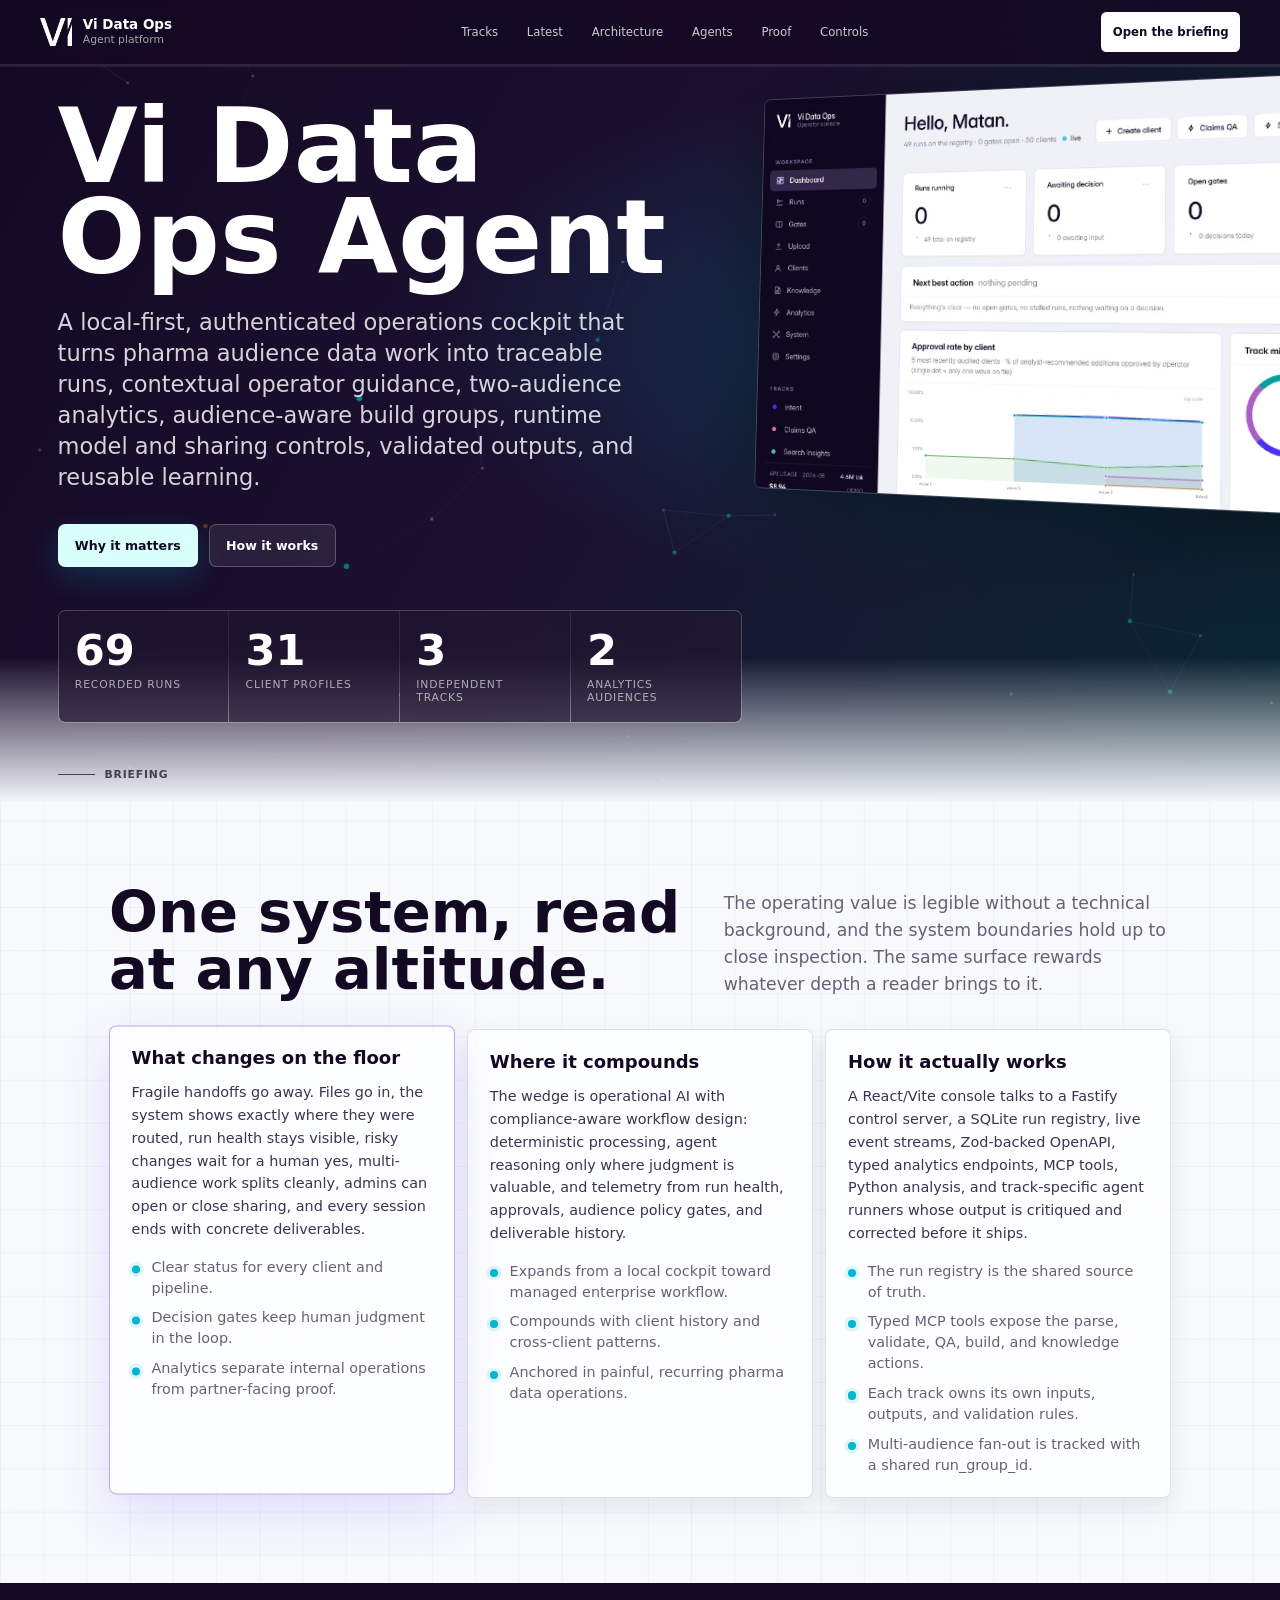
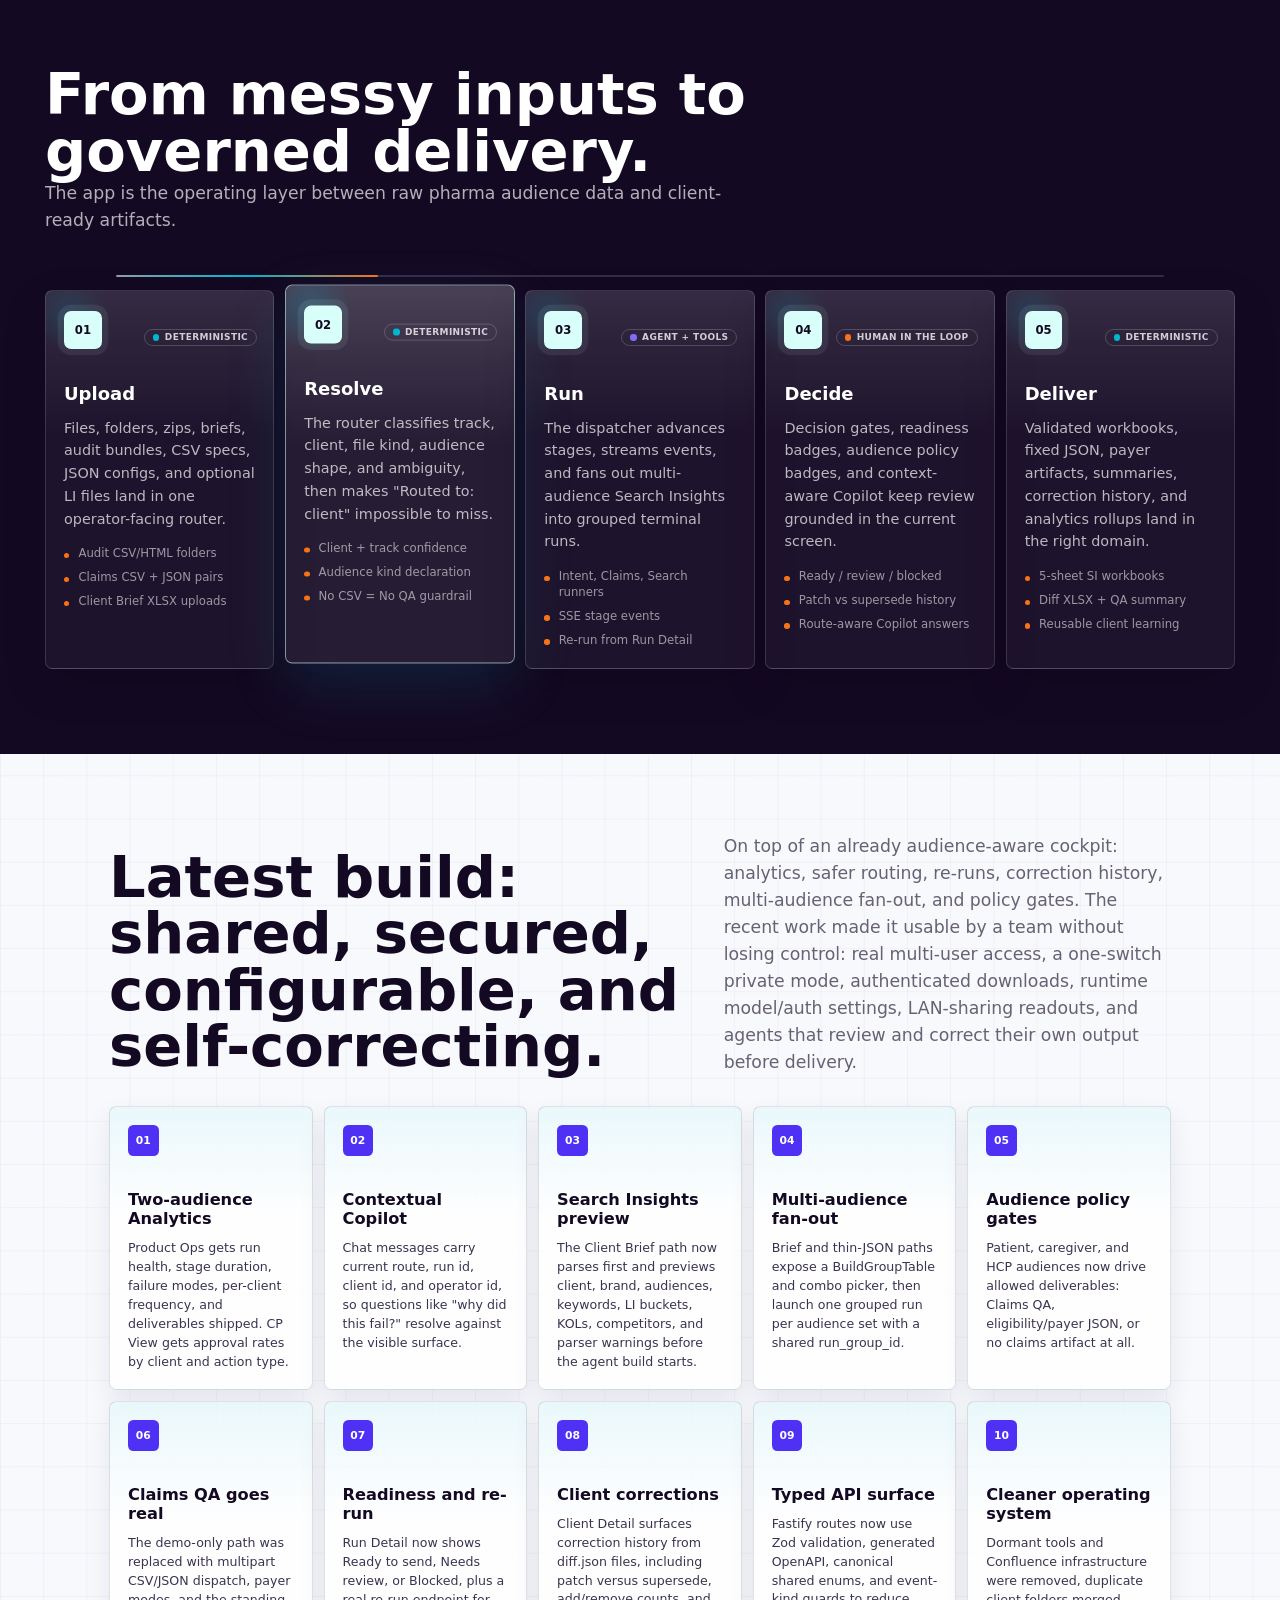
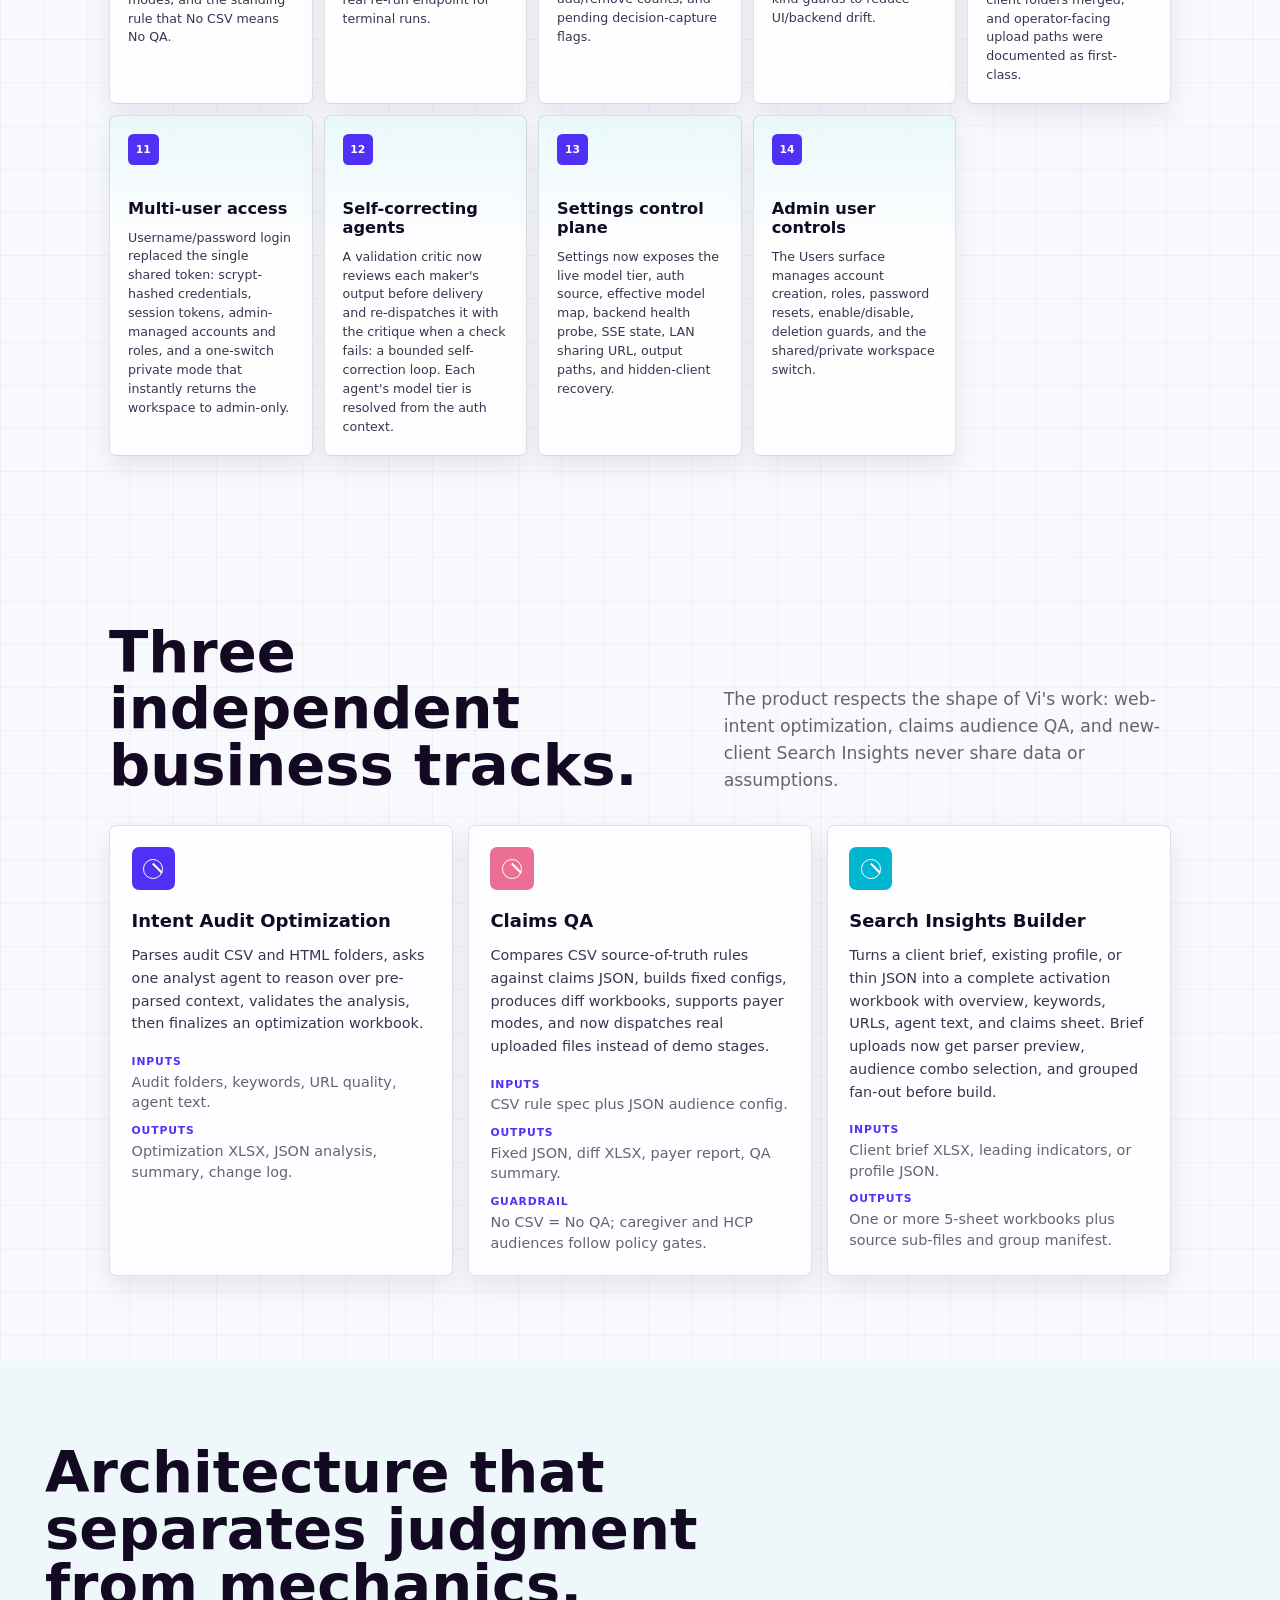
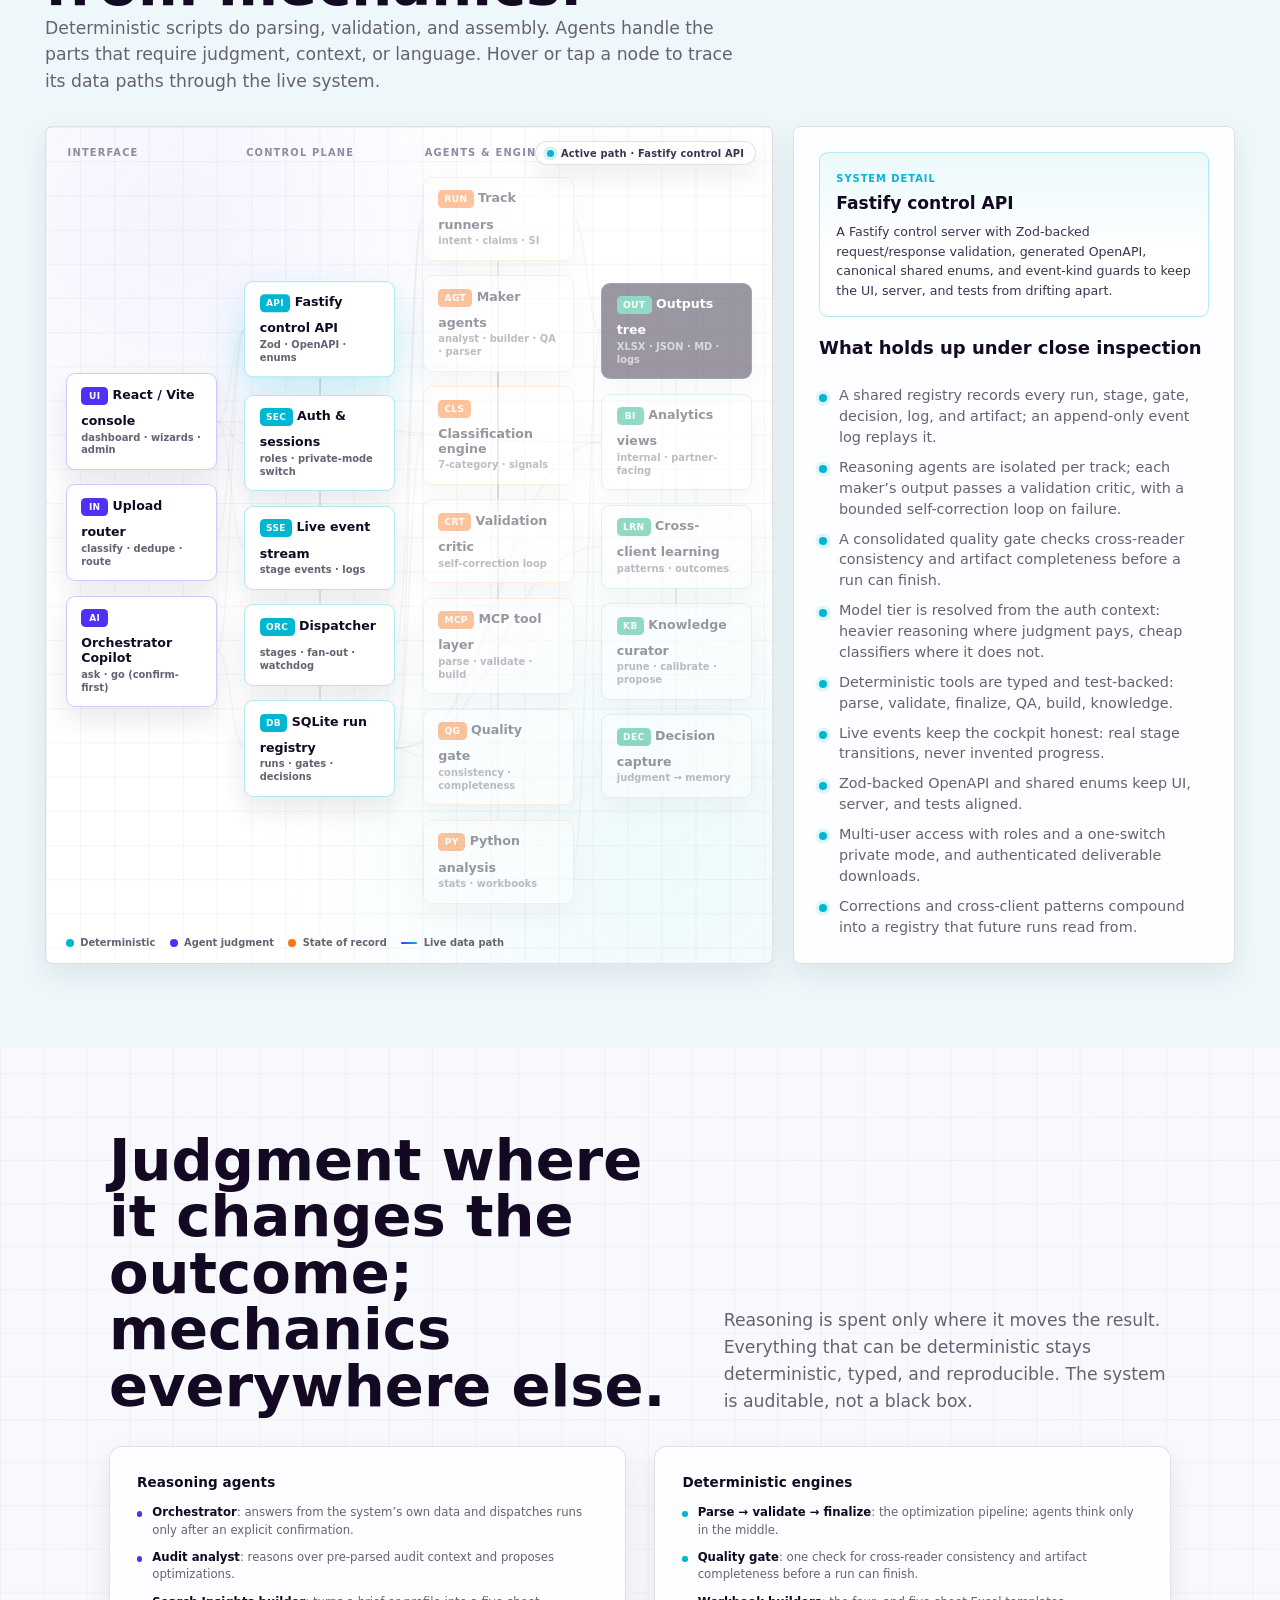
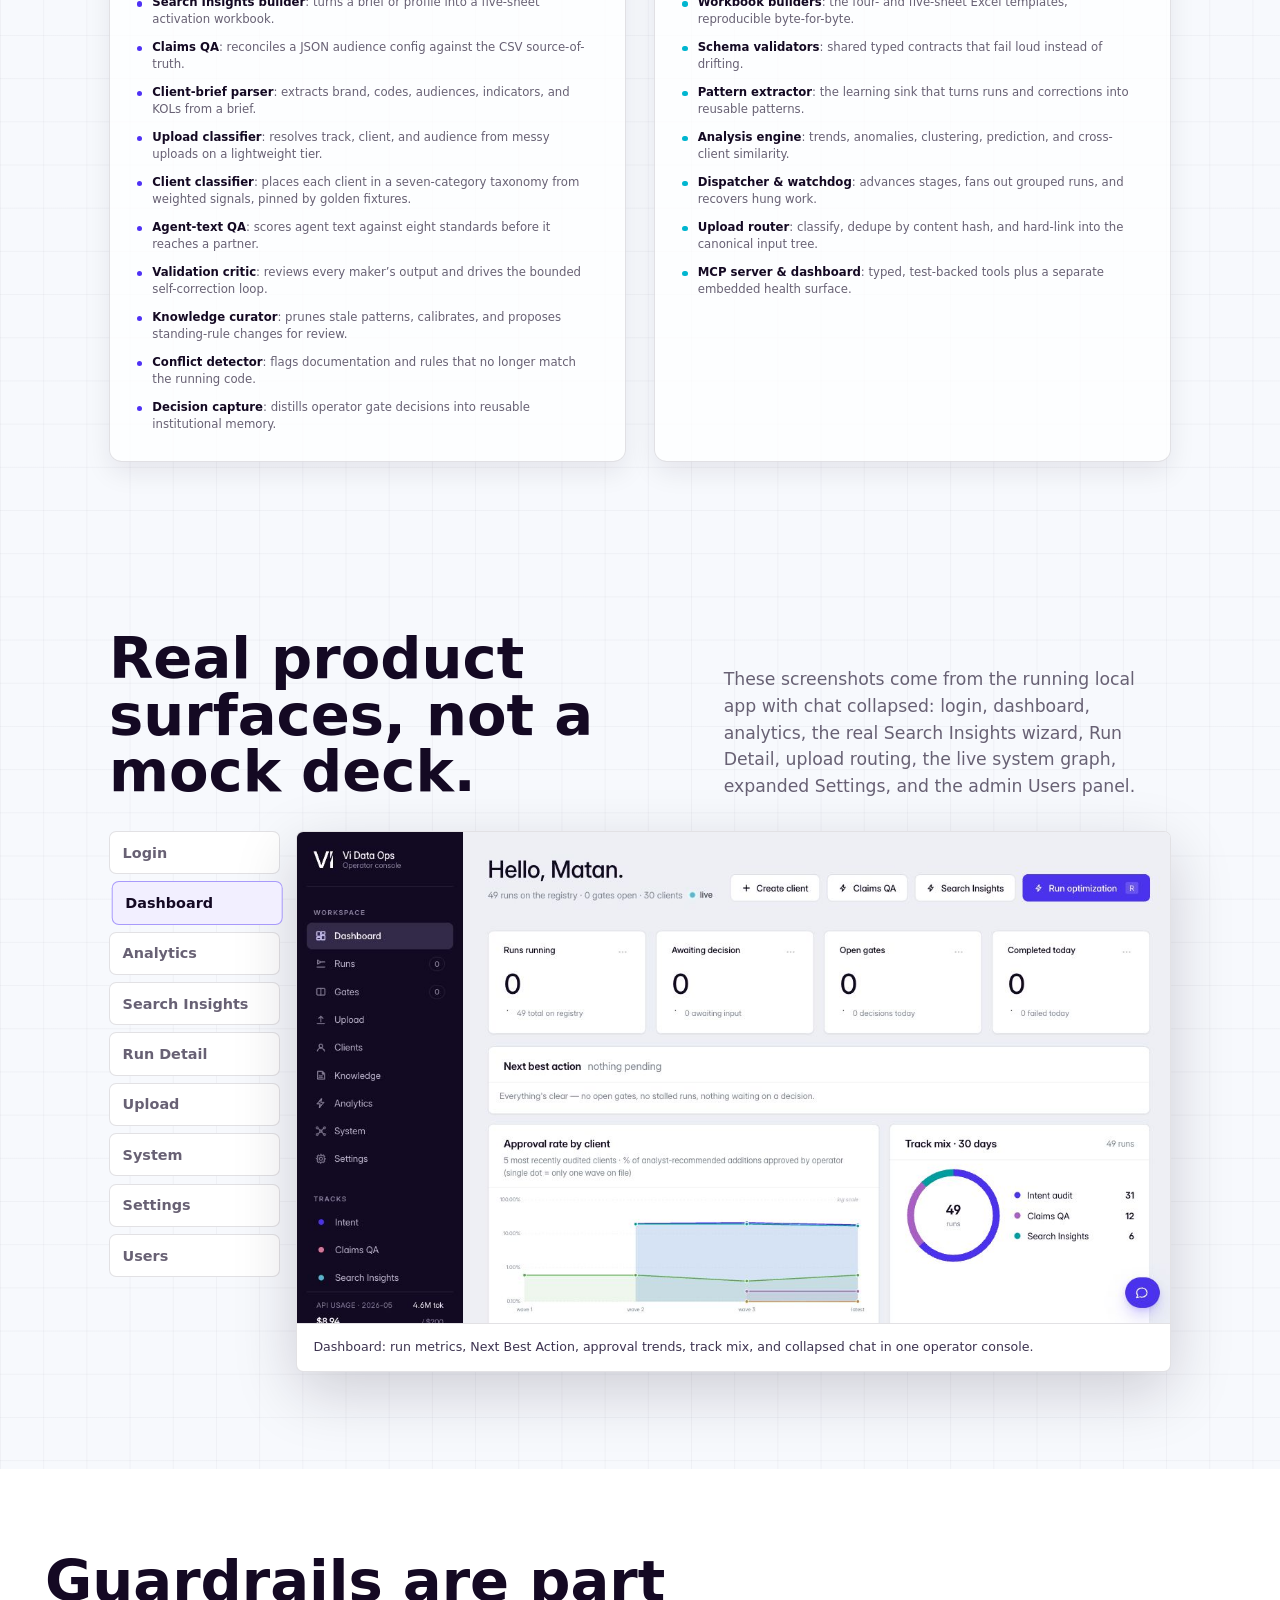
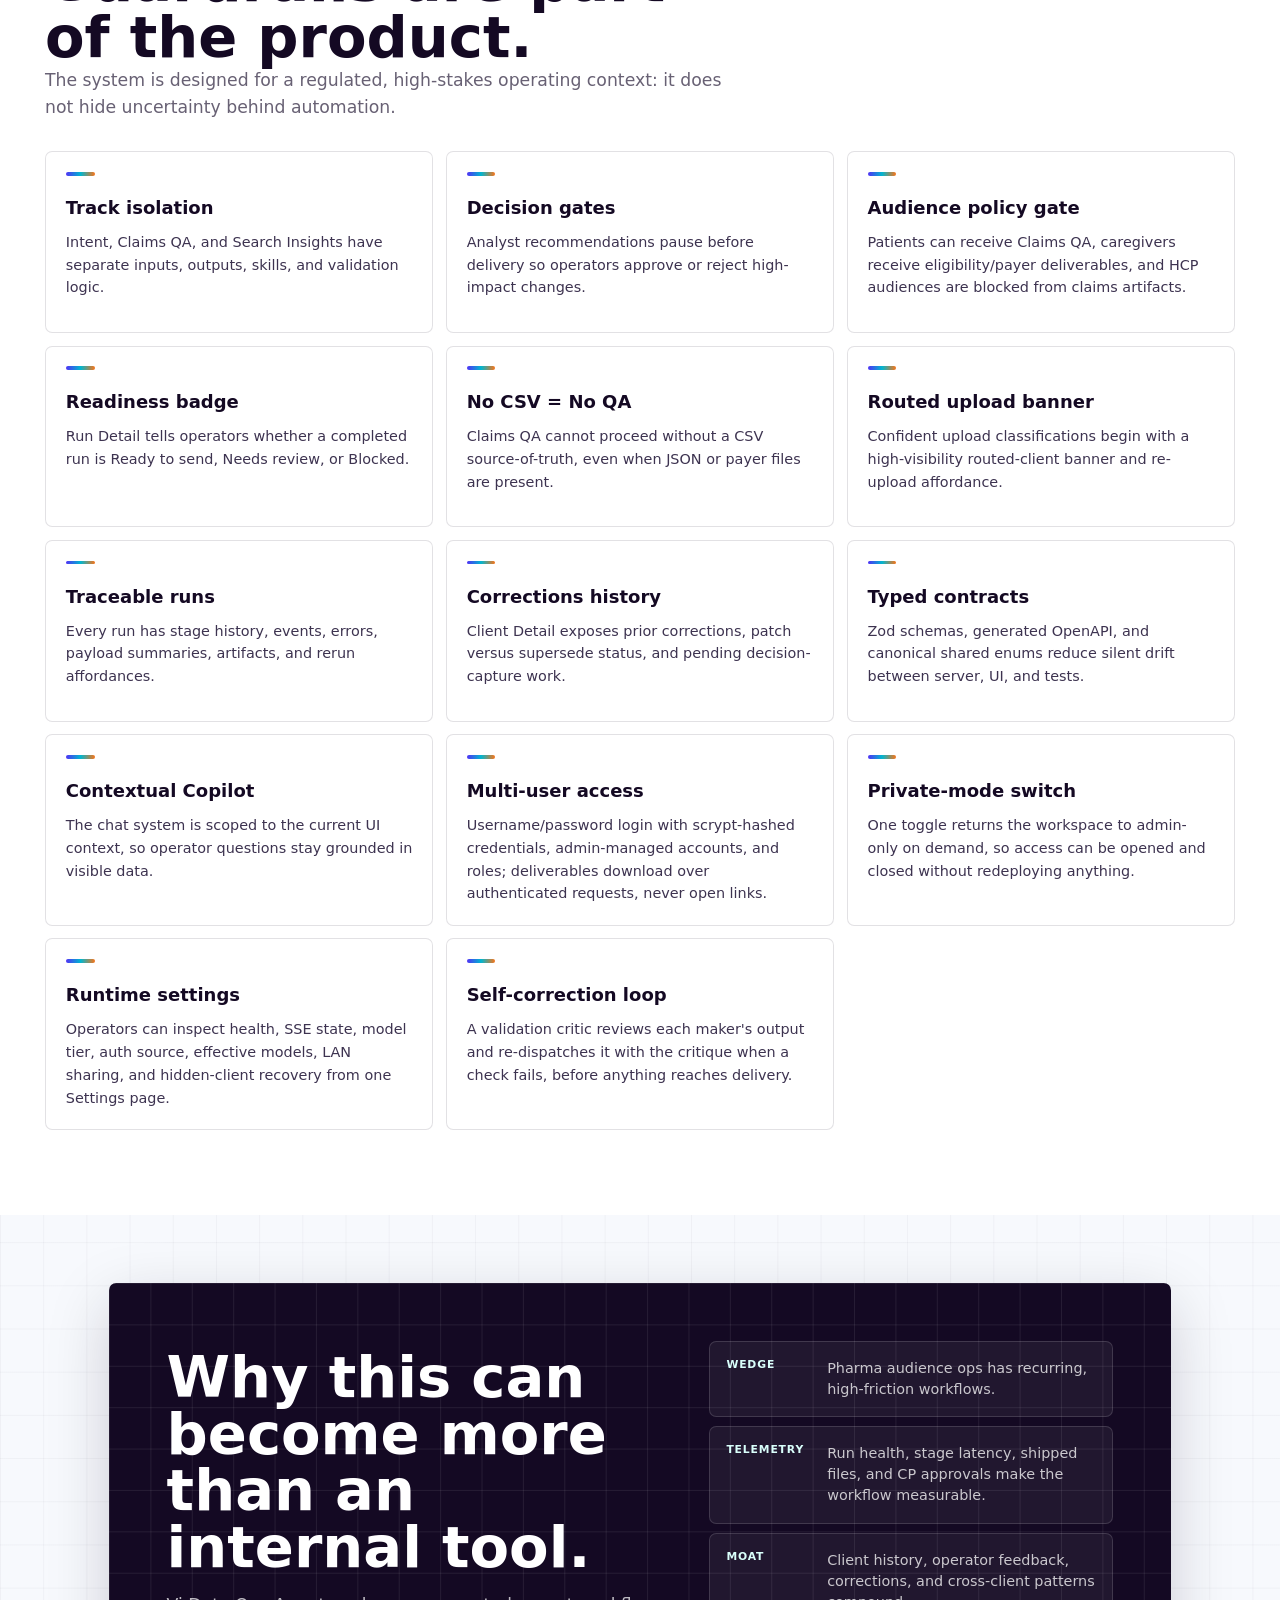
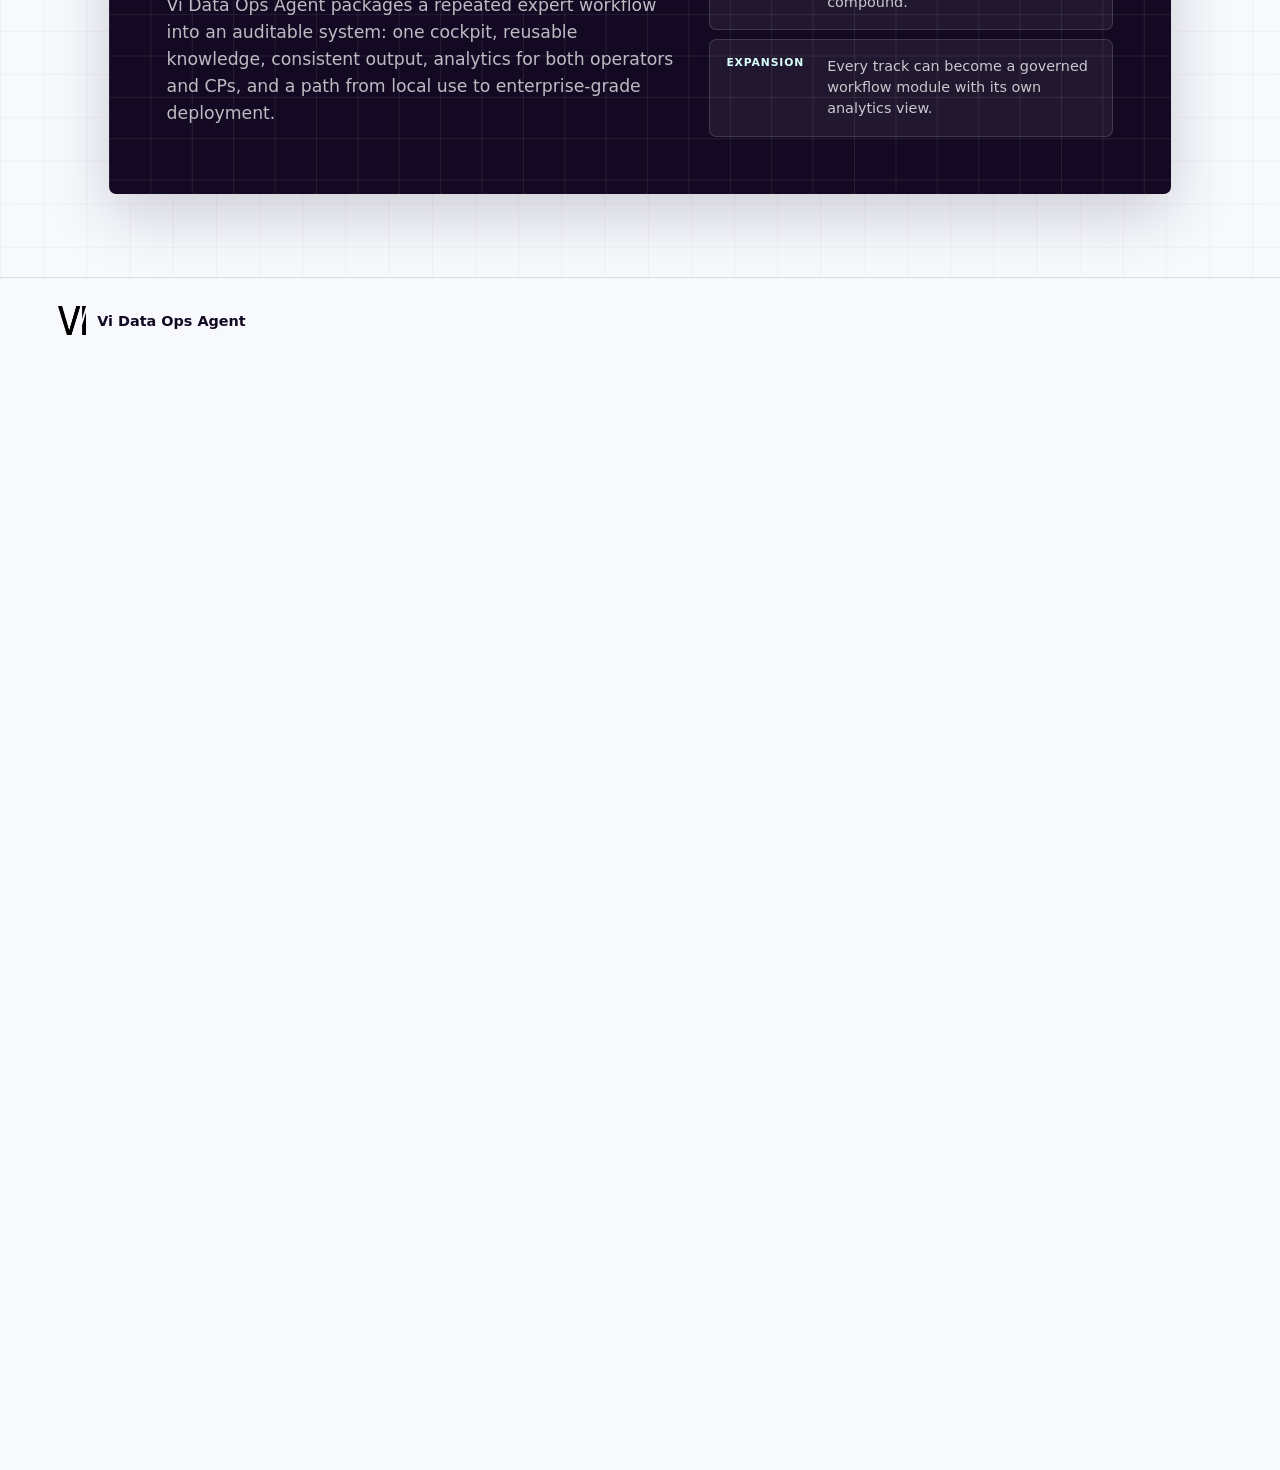
==== commit 07057ecc: "Install Vercel Web Analytics Implemented Vercel Web Analytics for the vi-agent-landing-page project." ====
--- a/index.html
+++ b/index.html
@@ -17,6 +17,7 @@
     </script>
     <link rel="icon" type="image/png" href="assets/vi-logo-black.png" />
     <link rel="stylesheet" href="styles.css" />
+    <script defer src="https://cdn.vercel-insights.com/v1/script.js"></script>
   </head>
   <body>
     <iframe
